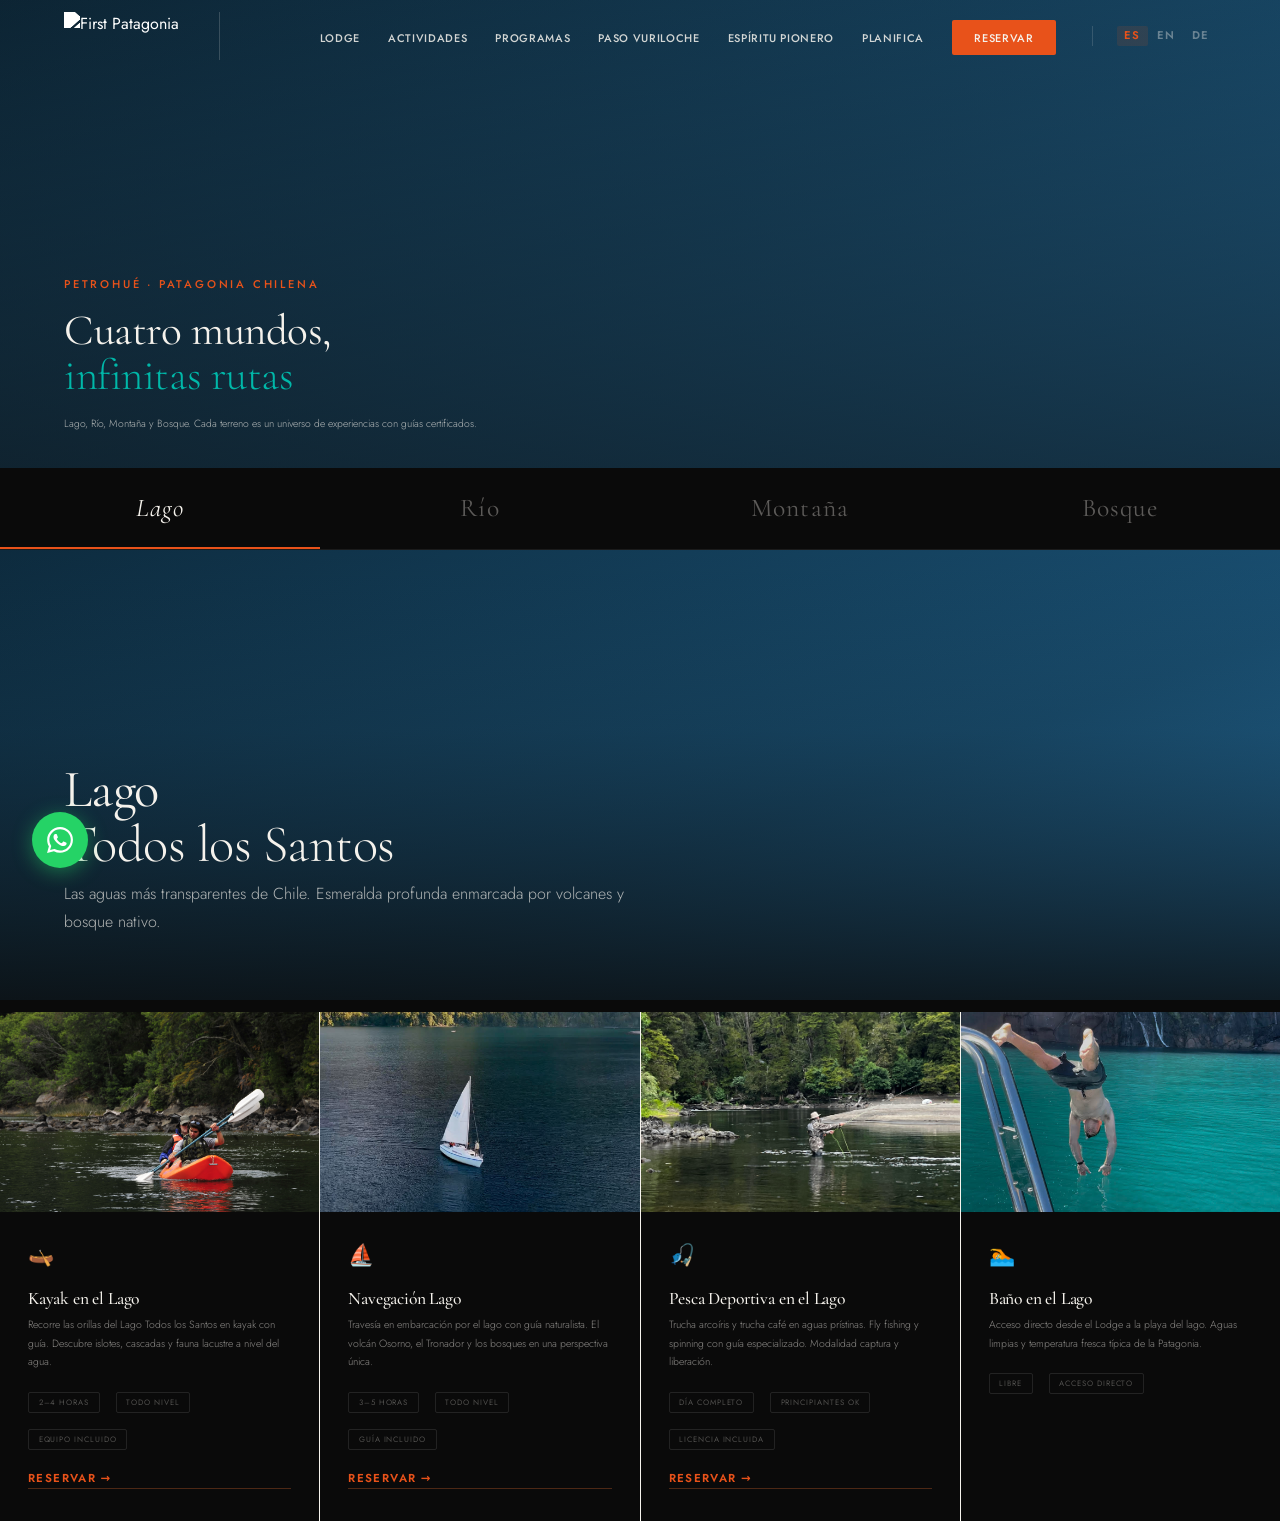
==== actividades.html @ fbed207d "Initial commit: First Patagonia web site Static site with 8 pages (HTML/CSS/JS) + image assets. Vide" ====
<!DOCTYPE html>
<html lang="es">
<head>
  <meta charset="UTF-8">
  <meta name="viewport" content="width=device-width, initial-scale=1.0">
  <title>Actividades — First Patagonia</title>
  <meta name="description" content="Kayak, rafting, trekking, navegación, pesca, escalada y más. Cuatro terrenos — Lago, Río, Montaña, Bosque — con guías certificados en Petrohué.">
  <link rel="preconnect" href="https://fonts.googleapis.com">
  <link rel="preconnect" href="https://fonts.gstatic.com" crossorigin>
  <link href="https://fonts.googleapis.com/css2?family=Cormorant+Garamond:ital,wght@0,300;0,400;0,500;0,600;1,300;1,400;1,500&family=Jost:wght@300;400;500;600&display=swap" rel="stylesheet">
  <link rel="stylesheet" href="css/style.css">
  <!-- Oculta la página hasta posicionarla, evita el salto visual -->
  <style>html { opacity: 0; }</style>
  <script>
    document.addEventListener('DOMContentLoaded', function() {
      var nav = document.querySelector('.terrain-nav');
      if (nav) {
        window.scrollTo(0, Math.max(0, nav.offsetTop - window.innerHeight * 0.45));
      }
      document.documentElement.style.transition = 'opacity 0.25s ease';
      document.documentElement.style.opacity = '1';
    });
  </script>
  <style>
    .terrain-nav {
      position: sticky;
      top: var(--nav-h);
      z-index: 50;
      background: var(--black);
      border-bottom: 1px solid rgba(255,255,255,0.07);
      display: flex;
      overflow-x: auto;
      scrollbar-width: none;
    }
    .terrain-nav::-webkit-scrollbar { display: none; }
    .terrain-tab {
      flex: 1;
      min-width: 120px;
      padding: 1.5rem 1rem;
      font-family: var(--font-serif);
      font-size: clamp(1.1rem, 2.2vw, 1.6rem);
      font-weight: 400;
      letter-spacing: 0.04em;
      text-transform: none;
      color: rgba(245,242,236,0.35);
      border-bottom: 2px solid transparent;
      transition: all 0.35s ease;
      white-space: nowrap;
      text-align: center;
    }
    .terrain-tab:hover { color: rgba(245,242,236,0.75); }
    .terrain-tab.active {
      color: var(--white);
      border-bottom-color: var(--orange);
      font-style: italic;
    }
    .terrain-panel { display: none; }
    .terrain-panel.active { display: block; }
    .terrain-hero {
      position: relative;
      height: 50vh;
      min-height: 320px;
      display: flex;
      align-items: flex-end;
      padding: clamp(2rem,5vw,4rem);
      overflow: hidden;
    }
    .terrain-hero__media {
      position: absolute; inset: 0;
      background-size: cover; background-position: center;
    }
    .terrain-hero__media img,
    .terrain-hero__media video {
      position: absolute; inset: 0; width: 100%; height: 100%; object-fit: cover; object-position: center center;
    }
    .terrain-hero__overlay {
      position: absolute; inset: 0;
      background: linear-gradient(to top, rgba(10,10,10,0.85) 0%, rgba(10,10,10,0.2) 60%, transparent 100%);
    }
    .terrain-hero__content { position: relative; z-index: 2; }
    .terrain-hero__content h2 { color: var(--white); margin-bottom: 0.5rem; }
    .terrain-hero__content p  { color: rgba(245,242,236,0.7); max-width: 560px; }
    .activities-grid {
      display: grid;
      grid-template-columns: repeat(4, 1fr);
      gap: 1px;
      background: rgba(255,255,255,0.05);
    }
    @media (max-width: 900px) {
      .activities-grid { grid-template-columns: repeat(2, 1fr); }
    }
    @media (max-width: 540px) {
      .activities-grid { grid-template-columns: 1fr; }
    }
    .activity-card {
      background: var(--black);
      overflow: hidden;
      transition: background var(--transition);
      cursor: default;
      display: flex;
      flex-direction: column;
    }
    .activity-card:hover { background: #111; }
    .activity-card__img {
      width: 100%;
      height: 200px;
      overflow: hidden;
      position: relative;
    }
    .activity-card__img img {
      position: absolute; inset: 0;
      width: 100%; height: 100%;
      object-fit: cover;
      transition: transform 0.5s ease;
    }
    .activity-card:hover .activity-card__img img { transform: scale(1.04); }
    /* Ajuste de posición por imagen */
    .activity-card:nth-child(2) .activity-card__img img { object-position: center 70%; }  /* Navegación — se ve el velero */
    .activity-card:nth-child(4) .activity-card__img img { object-position: center 60%; }  /* Baño en el lago — baja un poco */
    .activity-card__body { padding: 1.75rem 1.75rem 2rem; display: flex; flex-direction: column; }
    .activity-card__icon {
      font-size: 1.3125rem;
      margin-bottom: 1.25rem;
    }
    .activity-card h4 { color: var(--white); margin-bottom: 0.5rem; }
    .activity-card p  { color: rgba(245,242,236,0.55); font-size: 0.6562rem; margin-bottom: 1.25rem; }
    .activity-meta {
      display: flex; gap: 1rem; flex-wrap: wrap;
    }
    .activity-meta span {
      font-size: 0.4875rem; letter-spacing: 0.12em; text-transform: uppercase;
      color: rgba(245,242,236,0.3);
      border: 1px solid rgba(255,255,255,0.1);
      padding: 0.25rem 0.6rem;
      border-radius: 2px;
    }
  </style>
</head>
<body>

  <nav class="nav" id="nav">
    <a href="index.html" class="nav__logo">
      <img src="Logos/Logo First Patagonia.png" alt="First Patagonia">
    </a>
    <button class="nav__toggle" id="navToggle" aria-label="Abrir menú">
      <span></span><span></span><span></span>
    </button>
    <ul class="nav__links" id="navLinks">
      <li><a href="lodge.html">Lodge</a></li>
      <li><a href="actividades.html">Actividades</a></li>
      <li><a href="programas.html">Programas</a></li>
      <li><a href="paso-vuriloche.html">Paso Vuriloche</a></li>
      <li><a href="espiritupionero.html">Espíritu Pionero</a></li>
      <li><a href="planifica.html">Planifica</a></li>
      <li>
        <a href="https://reservation.gofeels.com/es/reservation/?CLP&token=c1b1d4d2-d466-4219-bd31-54ea0eeb95b7&rooms"
           class="nav__cta" target="_blank" rel="noopener">Reservar</a>
      </li>
    </ul>
  </nav>

  <!-- HERO -->
  <section class="page-hero page-hero--actividades">
    <div class="page-hero__media">
      <!-- IMAGEN: <img src="assets/actividades-hero.jpg" alt="Actividades Petrohué"> -->
    </div>
    <div class="page-hero__overlay"></div>
    <div class="page-hero__content">
      <span class="page-hero__label" data-i18n="act.hero.label">Petrohué · Patagonia Chilena</span>
      <h1 class="page-hero__title" data-i18n-html="act.hero.title">Cuatro mundos,<br><em>infinitas rutas</em></h1>
      <p class="page-hero__subtitle" data-i18n="act.hero.sub">Lago, Río, Montaña y Bosque. Cada terreno es un universo de experiencias con guías certificados.</p>
    </div>
  </section>

  <!-- TERRAIN NAVIGATION -->
  <div class="terrain-nav">
    <button class="terrain-tab active" data-terrain="lago" data-i18n="act.tab.lago">Lago</button>
    <button class="terrain-tab" data-terrain="rio" data-i18n="act.tab.rio">Río</button>
    <button class="terrain-tab" data-terrain="montana" data-i18n="act.tab.mtn">Montaña</button>
    <button class="terrain-tab" data-terrain="bosque" data-i18n="act.tab.bos">Bosque</button>
  </div>

  <!-- LAGO -->
  <div class="terrain-panel active" id="lago">
    <div class="terrain-hero">
      <div class="terrain-hero__media terreno__media--lago">
        <video id="lagoSunsetVideo" muted playsinline preload="metadata">
          <source src="assets/lago-sunset.mp4" type="video/mp4">
        </video>
      </div>
      <div class="terrain-hero__overlay"></div>
      <div class="terrain-hero__content">
        <h2 data-i18n-html="act.lago.title">Lago<br><em>Todos los Santos</em></h2>
        <p data-i18n="act.lago.desc">Las aguas más transparentes de Chile. Esmeralda profunda enmarcada por volcanes y bosque nativo.</p>
      </div>
    </div>
    <div style="height:12px;background:#0a0a0a;"></div>
    <div class="activities-grid">

      <div class="activity-card">
        <div class="activity-card__img"><img src="assets/act-kayak-lago.jpg" alt="Kayak en el Lago Todos los Santos"></div>
        <div class="activity-card__body">
          <div class="activity-card__icon">🛶</div>
          <h4 data-i18n="act.lago.kayak.h">Kayak en el Lago</h4>
          <p data-i18n="act.lago.kayak.p">Recorre las orillas del Lago Todos los Santos en kayak con guía. Descubre islotes, cascadas y fauna lacustre a nivel del agua.</p>
          <div class="activity-meta">
            <span data-i18n="act.lago.kayak.m1">2–4 horas</span><span data-i18n="act.lago.kayak.m2">Todo nivel</span><span data-i18n="act.lago.kayak.m3">Equipo incluido</span>
          </div>
          <a href="https://reservation.gofeels.com/es/extra-detail/1468?CLP&token=c1b1d4d2-d466-4219-bd31-54ea0eeb95b7" class="activity-book" target="_blank" rel="noopener" data-i18n="act.book.btn">Reservar →</a>
        </div>
      </div>

      <div class="activity-card">
        <div class="activity-card__img"><img src="assets/act-navegacion.jpg" alt="Navegación Lago Todos los Santos"></div>
        <div class="activity-card__body">
          <div class="activity-card__icon">⛵</div>
          <h4 data-i18n="act.lago.nav.h">Navegación Lago</h4>
          <p data-i18n="act.lago.nav.p">Travesía en embarcación por el lago con guía naturalista. El volcán Osorno, el Tronador y los bosques en una perspectiva única.</p>
          <div class="activity-meta">
            <span data-i18n="act.lago.nav.m1">3–5 horas</span><span data-i18n="act.lago.nav.m2">Todo nivel</span><span data-i18n="act.lago.nav.m3">Guía incluido</span>
          </div>
          <a href="https://reservation.gofeels.com/es/extra-detail/1514?CLP&token=c1b1d4d2-d466-4219-bd31-54ea0eeb95b7" class="activity-book" target="_blank" rel="noopener" data-i18n="act.book.btn">Reservar →</a>
        </div>
      </div>

      <div class="activity-card">
        <div class="activity-card__img"><img src="assets/act-pesca.jpg" alt="Pesca Deportiva Lago Todos los Santos"></div>
        <div class="activity-card__body">
          <div class="activity-card__icon">🎣</div>
          <h4 data-i18n="act.lago.pesca.h">Pesca Deportiva en el Lago</h4>
          <p data-i18n="act.lago.pesca.p">Trucha arcoíris y trucha café en aguas prístinas. Fly fishing y spinning con guía especializado. Modalidad captura y liberación.</p>
          <div class="activity-meta">
            <span data-i18n="act.lago.pesca.m1">Día completo</span><span data-i18n="act.lago.pesca.m2">Principiantes OK</span><span data-i18n="act.lago.pesca.m3">Licencia incluida</span>
          </div>
          <a href="https://reservation.gofeels.com/es/extra-detail/1517?CLP&token=c1b1d4d2-d466-4219-bd31-54ea0eeb95b7" class="activity-book" target="_blank" rel="noopener" data-i18n="act.book.btn">Reservar →</a>
        </div>
      </div>

      <div class="activity-card">
        <div class="activity-card__img"><img src="assets/act-lago-bano.jpg" alt="Baño en el Lago Todos los Santos"></div>
        <div class="activity-card__body">
          <div class="activity-card__icon">🏊</div>
          <h4 data-i18n="act.lago.bano.h">Baño en el Lago</h4>
          <p data-i18n="act.lago.bano.p">Acceso directo desde el Lodge a la playa del lago. Aguas limpias y temperatura fresca típica de la Patagonia.</p>
          <div class="activity-meta">
            <span data-i18n="act.lago.bano.m1">Libre</span><span data-i18n="act.lago.bano.m2">Acceso directo</span>
          </div>
        </div>
      </div>

    </div>
  </div>

  <!-- RÍO -->
  <div class="terrain-panel" id="rio">
    <div class="terrain-hero">
      <div class="terrain-hero__media terreno__media--rio">
        <!-- IMAGEN: <img src="assets/rio-petrohue.jpg" alt="Río Petrohué"> -->
      </div>
      <div class="terrain-hero__overlay"></div>
      <div class="terrain-hero__content">
        <h2 data-i18n-html="act.rio.title">Río<br><em>Petrohué</em></h2>
        <p data-i18n="act.rio.desc">Uno de los ríos de montaña más hermosos de Chile. Rápidos de clase III y IV entre paredes de basalto volcánico.</p>
      </div>
    </div>
    <div class="activities-grid">
      <div class="activity-card"><div class="activity-card__img"><img src="assets/act-rafting.jpg" alt="Rafting Río Petrohué"></div>
      <div class="activity-card__body">

        <div class="activity-card__icon">🌊</div>
        <h4 data-i18n="act.rio.raft.h">Rafting Clase III/IV</h4>
        <p data-i18n="act.rio.raft.p">Desciende los rápidos del Río Petrohué en balsa neumática guiada. Adrenalina pura entre paredes de lava volcánica y bosque nativo.</p>
        <div class="activity-meta">
          <span data-i18n="act.rio.raft.m1">3–4 horas</span><span data-i18n="act.rio.raft.m2">Nivel medio</span><span data-i18n="act.rio.raft.m3">Mínimo 12 años</span><span data-i18n="act.rio.raft.m4">Equipo incluido</span>
        </div>
        <a href="https://reservation.gofeels.com/es/extra-detail/1470?CLP&token=c1b1d4d2-d466-4219-bd31-54ea0eeb95b7" class="activity-book" target="_blank" rel="noopener" data-i18n="act.book.btn">Reservar →</a>
      </div>
      <div class="activity-card">
        <div class="activity-card__icon">🏄</div>
        <h4 data-i18n="act.rio.kayak.h">Kayak de Río</h4>
        <p data-i18n="act.rio.kayak.p">Para kayakistas experimentados que quieren navegar el Petrohué en kayak individual. Rápidos técnicos en un entorno volcánico único.</p>
        <div class="activity-meta">
          <span data-i18n="act.rio.kayak.m1">4 horas</span><span data-i18n="act.rio.kayak.m2">Nivel avanzado</span><span data-i18n="act.rio.kayak.m3">Equipo incluido</span>
        </div>
        <a href="https://reservation.gofeels.com/es/extra-detail/1469?CLP&token=c1b1d4d2-d466-4219-bd31-54ea0eeb95b7" class="activity-book" target="_blank" rel="noopener" data-i18n="act.book.btn">Reservar →</a>
      </div>
      <div class="activity-card">
        <div class="activity-card__icon">🎣</div>
        <h4 data-i18n="act.rio.pesca.h">Pesca en el Río</h4>
        <p data-i18n="act.rio.pesca.p">Fly fishing en el Río Petrohué, uno de los mejores ríos de pesca con mosca de Sudamérica. Trucha en aguas cristalinas con fondo de basalto.</p>
        <div class="activity-meta">
          <span data-i18n="act.rio.pesca.m1">Día completo</span><span data-i18n="act.rio.pesca.m2">Todo nivel</span><span data-i18n="act.rio.pesca.m3">Licencia incluida</span>
        </div>
        <a href="https://reservation.gofeels.com/es/extra-detail/1516?CLP&token=c1b1d4d2-d466-4219-bd31-54ea0eeb95b7" class="activity-book" target="_blank" rel="noopener" data-i18n="act.book.btn">Reservar →</a>
      </div>
    </div>
  </div>

  <!-- MONTAÑA -->
  <div class="terrain-panel" id="montana">
    <div class="terrain-hero">
      <div class="terrain-hero__media terreno__media--montana">
        <!-- IMAGEN: <img src="assets/volcan-osorno.jpg" alt="Volcán Osorno"> -->
      </div>
      <div class="terrain-hero__overlay"></div>
      <div class="terrain-hero__content">
        <h2 data-i18n-html="act.mtn.title">Montaña<br><em>&amp; Volcanes</em></h2>
        <p data-i18n="act.mtn.desc">El Volcán Osorno, el Tronador y los Andes patagónicos como escenario de trekking, escalada y vuelos panorámicos.</p>
      </div>
    </div>
    <div class="activities-grid">
      <div class="activity-card"><div class="activity-card__img"><img src="assets/act-trekking.jpg" alt="Trek Paso Desolación"></div>
      <div class="activity-card__body">

        <div class="activity-card__icon">🥾</div>
        <h4 data-i18n="act.mtn.trek.h">Trek Paso Desolación</h4>
        <p data-i18n="act.mtn.trek.p">La ruta de alta montaña más espectacular de Petrohué. Vista completa al lago, al Osorno y hacia Argentina. Guía certificado obligatorio.</p>
        <div class="activity-meta">
          <span data-i18n="act.mtn.trek.m1">Día completo</span><span data-i18n="act.mtn.trek.m2">Nivel medio-alto</span><span data-i18n="act.mtn.trek.m3">Guía incluido</span>
        </div>
        <a href="https://reservation.gofeels.com/es/extra-detail/1463?CLP&token=c1b1d4d2-d466-4219-bd31-54ea0eeb95b7" class="activity-book" target="_blank" rel="noopener" data-i18n="act.book.btn">Reservar →</a>
      </div>
      <div class="activity-card"><div class="activity-card__img"><img src="assets/act-escalada.jpg" alt="Escalada en Roca"></div>
      <div class="activity-card__body">

        <div class="activity-card__icon">🧗</div>
        <h4 data-i18n="act.mtn.esc.h">Escalada en Roca</h4>
        <p data-i18n="act.mtn.esc.p">Bautismo de escalada en paredes de basalto volcánico. Guías certificados UIAA. Sin experiencia previa necesaria.</p>
        <div class="activity-meta">
          <span data-i18n="act.mtn.esc.m1">3–4 horas</span><span data-i18n="act.mtn.esc.m2">Todo nivel</span><span data-i18n="act.mtn.esc.m3">Equipo completo</span>
        </div>
        <a href="https://reservation.gofeels.com/es/extra-detail/1518?CLP&token=c1b1d4d2-d466-4219-bd31-54ea0eeb95b7" class="activity-book" target="_blank" rel="noopener" data-i18n="act.book.btn">Reservar →</a>
      </div>
      <div class="activity-card"><div class="activity-card__img"><img src="assets/act-heli.jpg" alt="Vuelo en Helicóptero"></div>
      <div class="activity-card__body">

        <div class="activity-card__icon">🚁</div>
        <h4 data-i18n="act.mtn.heli.h">Vuelo en Helicóptero</h4>
        <p data-i18n="act.mtn.heli.p">Sobrevuela el Volcán Osorno, el Lago Todos los Santos y los glaciares del Tronador desde el aire. La perspectiva que cambia todo.</p>
        <div class="activity-meta">
          <span data-i18n="act.mtn.heli.m1">30–60 min</span><span data-i18n="act.mtn.heli.m2">Todo nivel</span><span data-i18n="act.mtn.heli.m3">Reserva previa</span>
        </div>
        <a href="https://reservation.gofeels.com/es/extra-detail/1519?CLP&token=c1b1d4d2-d466-4219-bd31-54ea0eeb95b7" class="activity-book" target="_blank" rel="noopener" data-i18n="act.book.btn">Reservar →</a>
      </div>
      <div class="activity-card">
        <div class="activity-card__icon">❄️</div>
        <h4 data-i18n="act.mtn.ski.h">Ski en el Osorno</h4>
        <p data-i18n="act.mtn.ski.p">El Volcán Osorno tiene nieve garantizada en invierno. Clases y descenso en uno de los centros de ski más únicos del mundo.</p>
        <div class="activity-meta">
          <span data-i18n="act.mtn.ski.m1">Temporada jun–sep</span><span data-i18n="act.mtn.ski.m2">Todo nivel</span><span data-i18n="act.mtn.ski.m3">Traslado incluido</span>
        </div>
        <a href="https://wa.me/56984644870?text=Hola%2C%20me%20interesa%20reservar%20el%20Ski%20en%20el%20Osorno." class="activity-book" target="_blank" rel="noopener" data-i18n="act.book.btn">Reservar →</a>
      </div>
    </div>
  </div>

  <!-- BOSQUE -->
  <div class="terrain-panel" id="bosque">
    <div class="terrain-hero">
      <div class="terrain-hero__media terreno__media--bosque">
        <!-- IMAGEN: <img src="assets/bosque-patagonico.jpg" alt="Bosque Patagónico"> -->
      </div>
      <div class="terrain-hero__overlay"></div>
      <div class="terrain-hero__content">
        <h2 data-i18n-html="act.bos.title">Bosque<br><em>Patagónico</em></h2>
        <p data-i18n="act.bos.desc">Alerces milenarios, arrayanes, tepas y nalcas. Un ecosistema único declarado Reserva de la Biosfera por la UNESCO.</p>
      </div>
    </div>
    <div class="activities-grid">
      <div class="activity-card"><div class="activity-card__img"><img src="assets/act-trekking.jpg" alt="Trek Rincón Los Alerces"></div>
      <div class="activity-card__body">

        <div class="activity-card__icon">🌲</div>
        <h4 data-i18n="act.bos.trek.h">Trek Rincón Los Alerces</h4>
        <p data-i18n="act.bos.trek.p">Caminata entre alerces de más de 1.000 años en el Parque Nacional. El sendero más emblemático y espiritual de Petrohué.</p>
        <div class="activity-meta">
          <span data-i18n="act.bos.trek.m1">3–4 horas</span><span data-i18n="act.bos.trek.m2">Nivel fácil</span><span data-i18n="act.bos.trek.m3">Guía incluido</span>
        </div>
        <a href="https://reservation.gofeels.com/es/extra-detail/1466?CLP&token=c1b1d4d2-d466-4219-bd31-54ea0eeb95b7" class="activity-book" target="_blank" rel="noopener" data-i18n="act.book.btn">Reservar →</a>
      </div>
      <div class="activity-card">
        <div class="activity-card__icon">🦜</div>
        <h4 data-i18n="act.bos.fauna.h">Avistamiento de Fauna</h4>
        <p data-i18n="act.bos.fauna.p">Monito del monte, pudú, martín pescador, cóndor. Caminata interpretativa con guía naturalista para identificar especies únicas.</p>
        <div class="activity-meta">
          <span data-i18n="act.bos.fauna.m1">2–3 horas</span><span data-i18n="act.bos.fauna.m2">Todo nivel</span><span data-i18n="act.bos.fauna.m3">Binoculares incluidos</span>
        </div>
        <a href="https://wa.me/56984644870?text=Hola%2C%20me%20interesa%20reservar%20el%20Avistamiento%20de%20Fauna%20en%20Petrohu%C3%A9." class="activity-book" target="_blank" rel="noopener" data-i18n="act.book.btn">Reservar →</a>
      </div>
      <div class="activity-card">
        <div class="activity-card__icon">🏛</div>
        <h4 data-i18n="act.bos.museo.h">Museo Pioneros</h4>
        <p data-i18n="act.bos.museo.p">18.000 años de historia desde Monte Verde hasta la familia Schirmer. Un recorrido por la memoria viva de la Patagonia chilena.</p>
        <div class="activity-meta">
          <span data-i18n="act.bos.museo.m1">1 hora</span><span data-i18n="act.bos.museo.m2">Gratuito para huéspedes</span>
        </div>
      </div>
      <div class="activity-card">
        <div class="activity-card__icon">📸</div>
        <h4 data-i18n="act.bos.foto.h">Fotografía de Naturaleza</h4>
        <p data-i18n="act.bos.foto.p">Sesión guiada con fotógrafo especializado en naturaleza patagónica. Los mejores puntos y momentos de luz del parque.</p>
        <div class="activity-meta">
          <span data-i18n="act.bos.foto.m1">Amanecer / Atardecer</span><span data-i18n="act.bos.foto.m2">Todo nivel</span>
        </div>
        <a href="https://wa.me/56984644870?text=Hola%2C%20me%20interesa%20reservar%20la%20Sesi%C3%B3n%20de%20Fotograf%C3%ADa%20de%20Naturaleza." class="activity-book" target="_blank" rel="noopener" data-i18n="act.book.btn">Reservar →</a>
      </div>
    </div>
  </div>

  <!-- BOOKING BANNER -->
  <section class="booking-banner">
    <h2 data-i18n-html="act.booking.title">Las actividades se incluyen<br><em>en nuestros programas</em></h2>
    <p data-i18n="act.booking.desc">Reserva un programa y todas las actividades, guías y equipos están incluidos.</p>
    <div style="display:flex;gap:1rem;justify-content:center;flex-wrap:wrap;">
      <a href="programas.html" class="btn btn--light" data-i18n="act.booking.btn1">Ver programas</a>
      <a href="https://reservation.gofeels.com/es/reservation/?CLP&token=c1b1d4d2-d466-4219-bd31-54ea0eeb95b7&rooms"
         class="btn btn--ghost" target="_blank" rel="noopener" data-i18n="act.booking.btn2">Reservar directamente</a>
    </div>
  </section>

  <footer class="footer">
    <div class="container">
      <div class="footer__top">
        <div class="footer__brand">
          <img src="Logos/Logo First Patagonia.png" alt="First Patagonia" class="footer__logo">
          <p data-i18n-html="footer.addr">Ruta 225 Km 58, Petrohué<br>Parque Nacional Vicente Pérez Rosales<br>Chile</p>
        </div>
        <nav class="footer__nav">
          <div class="footer__col">
            <h5 data-i18n="footer.explore">Explorar</h5>
            <ul>
              <li><a href="lodge.html" data-i18n="footer.lodge">Lodge Petrohué</a></li>
              <li><a href="actividades.html" data-i18n="nav.act">Actividades</a></li>
              <li><a href="programas.html" data-i18n="nav.prog">Programas</a></li>
              <li><a href="paso-vuriloche.html" data-i18n="footer.paso">Paso Vuriloche</a></li>
            </ul>
          </div>
          <div class="footer__col">
            <h5 data-i18n="footer.us">Nosotros</h5>
            <ul>
              <li><a href="espiritupionero.html" data-i18n="footer.pioneer">Espíritu Pionero</a></li>
              <li><a href="sobre.html" data-i18n="footer.about">Sobre First Patagonia</a></li>
              <li><a href="planifica.html" data-i18n="footer.plan">Planifica tu viaje</a></li>
            </ul>
          </div>
          <div class="footer__col">
            <h5 data-i18n="footer.contact">Contacto</h5>
            <ul>
              <li><a href="mailto:reservas@petrohue.com">reservas@petrohue.com</a></li>
              <li><a href="tel:+56984644870">+56 9 8464 4870</a></li>
            </ul>
          </div>
        </nav>
      </div>
      <div class="footer__bottom">
        <p data-i18n="footer.copy">© 2025 First Patagonia. Todos los derechos reservados.</p>
        <a href="https://reservation.gofeels.com/es/reservation/?CLP&token=c1b1d4d2-d466-4219-bd31-54ea0eeb95b7&rooms"
           class="btn btn--sm btn--orange" target="_blank" rel="noopener" data-i18n="footer.book">Reservar ahora</a>
      </div>
    </div>
  </footer>

  <script src="js/i18n.js"></script>
  <script src="js/main.js"></script>
</body>
</html>
---- css/style.css ----
/* ============================================================
   FIRST PATAGONIA — Design System
   ============================================================ */

/* TEST: Monument Extended desde CDN */
@import url('https://fonts.cdnfonts.com/css/monument-extended');

/* --- Variables --- */
:root {
  --orange:      #E8521A;
  --orange-h:    #CF4413;
  --teal:        #00B8A9;
  --teal-h:      #009E96;
  --black:       #0A0A0A;
  --white:       #F5F2EC;
  --navy:        #1B3A5C;
  --gray-100:    #F0EDE6;
  --gray-200:    #E0DDD5;
  --gray-400:    #9A9690;
  --gray-600:    #66625F;
  --gray-800:    #2E2C2A;

  --font-serif:  'Monument Extended', 'Cormorant Garamond', Georgia, serif;
  --font-sans:   'Monument Extended', 'Jost', system-ui, sans-serif;

  --nav-h:       72px;
  --radius:      2px;
  --transition:  0.4s cubic-bezier(0.25, 0.46, 0.45, 0.94);
}

/* --- Reset --- */
*, *::before, *::after { box-sizing: border-box; margin: 0; padding: 0; }
html { scroll-behavior: smooth; font-size: 16px; }
body {
  font-family: var(--font-sans);
  background: var(--white);
  color: var(--gray-800);
  -webkit-font-smoothing: antialiased;
  overflow-x: hidden;
}
img { display: block; max-width: 100%; }
a { text-decoration: none; color: inherit; }
ul { list-style: none; }
button { cursor: pointer; border: none; background: none; font-family: inherit; }

/* --- Typography --- */
h1, h2, h3, h4 { font-family: var(--font-serif); line-height: 1.05; font-weight: 400; letter-spacing: -0.01em; }
h1 { font-size: clamp(2.6rem, 6.75vw, 6rem); font-weight: 400; }
h2 { font-size: clamp(1.65rem, 4.1vw, 3.4rem); font-weight: 400; }
h3 { font-size: clamp(1.2rem, 2.25vw, 1.8rem); font-weight: 400; }
h4 { font-size: clamp(0.85rem, 1.5vw, 1.1rem); font-weight: 500; }
p  { font-size: 1rem; line-height: 1.75; color: var(--gray-600); font-weight: 300; }
em { font-style: normal; font-weight: 300; }

/* Teal italics in dark contexts — adds visual punch */
.section--dark em,
.hero__title em,
.page-hero__title em,
.expedition-card__content h3 em { color: var(--teal); }

/* Teal section labels in dark sections */
.section--dark .section__label { color: var(--teal); }

/* Teal activity booking links */
.activity-book { color: var(--teal); border-bottom-color: rgba(0,184,169,0.35); }
.activity-book:hover { color: var(--teal-h); border-color: var(--teal); }

/* --- Layout --- */
.container {
  max-width: 1280px;
  margin: 0 auto;
  padding: 0 clamp(1.5rem, 5vw, 4rem);
}

/* ============================================================
   NAVIGATION
   ============================================================ */
.nav {
  position: fixed;
  top: 0; left: 0; right: 0;
  z-index: 100;
  height: var(--nav-h);
  display: flex;
  align-items: center;
  justify-content: space-between;
  padding: 0 clamp(1.5rem, 5vw, 4rem);
  transition: background var(--transition), backdrop-filter var(--transition);
}

.nav.scrolled {
  background: rgba(10, 10, 10, 0.94);
  backdrop-filter: blur(12px);
}

.nav__logo {
  padding-right: 2.5rem;
  border-right: 1px solid rgba(245,242,236,0.18);
  margin-right: 0.5rem;
  flex-shrink: 0;
}
.nav__logo img {
  height: 48px;
  width: auto;
  filter: brightness(0) invert(1);
  transition: opacity var(--transition);
}
.nav__logo:hover img { opacity: 0.75; }

.nav__links {
  display: flex;
  align-items: center;
  gap: 1.75rem;
}
.nav__links a {
  font-size: 0.6875rem;
  font-weight: 500;
  letter-spacing: 0.06em;
  text-transform: uppercase;
  color: rgba(245, 242, 236, 0.85);
  transition: color var(--transition);
  white-space: nowrap;
}
.nav__links a:hover { color: var(--white); }

.nav__cta {
  background: var(--orange) !important;
  color: var(--white) !important;
  padding: 0.6rem 1.4rem !important;
  border-radius: var(--radius) !important;
  transition: background var(--transition) !important;
  white-space: nowrap !important;
}
.nav__cta:hover { background: var(--orange-h) !important; }

/* Language switcher */
.lang-switcher {
  display: flex;
  align-items: center;
  gap: 2px;
  margin-left: 0.5rem;
  padding-left: 1.5rem;
  border-left: 1px solid rgba(245,242,236,0.15);
}
.lang-btn {
  background: none;
  border: none;
  cursor: pointer;
  font-family: var(--font-sans);
  font-size: 0.7rem;
  font-weight: 600;
  letter-spacing: 0.1em;
  color: rgba(245,242,236,0.38);
  padding: 0.3rem 0.45rem;
  border-radius: 2px;
  transition: color 0.25s ease, background 0.25s ease;
  line-height: 1;
}
.lang-btn:hover { color: var(--white); }
.lang-btn--active {
  color: var(--orange);
  background: rgba(232,82,26,0.12);
}

.nav__toggle {
  display: none;
  flex-direction: column;
  gap: 5px;
  padding: 4px;
}
.nav__toggle span {
  display: block;
  width: 24px;
  height: 1.5px;
  background: var(--white);
  transition: var(--transition);
}

/* ============================================================
   BUTTONS
   ============================================================ */
.btn {
  position: relative;
  overflow: hidden;
  display: inline-flex;
  align-items: center;
  gap: 0.6rem;
  padding: 1rem 2.25rem;
  font-family: var(--font-sans);
  font-size: 0.75rem;
  font-weight: 600;
  letter-spacing: 0.12em;
  text-transform: uppercase;
  border-radius: 0;
  transition: all 0.35s ease;
  cursor: pointer;
  z-index: 0;
}
.btn::before {
  content: '';
  position: absolute;
  inset: 0;
  transform: scaleX(0);
  transform-origin: left;
  transition: transform 0.38s cubic-bezier(0.25, 0.46, 0.45, 0.94);
  z-index: -1;
}
.btn:hover::before { transform: scaleX(1); }

.btn--light {
  background: var(--white);
  color: var(--black);
}
.btn--light::before { background: var(--gray-100); }

.btn--ghost {
  background: transparent;
  color: var(--white);
  border: 1px solid rgba(245,242,236,0.45);
}
.btn--ghost::before { background: rgba(255,255,255,0.1); }
.btn--ghost:hover { border-color: var(--white); }

.btn--orange {
  background: var(--orange);
  color: var(--white);
  box-shadow: 0 4px 20px rgba(232,82,26,0.25);
}
.btn--orange::before { background: var(--orange-h); }
.btn--orange:hover { box-shadow: 0 8px 32px rgba(232,82,26,0.4); }

.btn--outline {
  background: transparent;
  color: var(--black);
  border: 1px solid var(--gray-400);
}
.btn--outline::before { background: var(--gray-100); }
.btn--outline:hover { border-color: var(--black); }

.btn--sm { padding: 0.55rem 1.4rem; font-size: 0.7rem; }

/* ============================================================
   HERO
   ============================================================ */
.hero {
  position: relative;
  height: 100vh;
  min-height: 640px;
  display: flex;
  align-items: flex-end;
  padding-bottom: clamp(4rem, 10vh, 8rem);
  overflow: hidden;
  background: var(--black);
}

.hero__video-wrap {
  position: absolute;
  left: 50%;
  top: 50%;
  transform: translate(-50%, -50%);
  width: min(74vw, 74vh);
  height: min(74vw, 74vh);
  overflow: hidden;
}

.hero__video-wrap video {
  width: 100%;
  height: 100%;
  object-fit: cover;
  object-position: center 20%;
  display: block;
}

.hero__overlay {
  position: absolute;
  inset: 0;
  background:
    radial-gradient(ellipse at center, transparent 28%, rgba(10,10,10,0.55) 60%, rgba(10,10,10,0.92) 100%),
    linear-gradient(180deg, rgba(10,10,10,0.35) 0%, transparent 40%, rgba(10,10,10,0.65) 100%);
  pointer-events: none;
}

.hero__content {
  position: relative;
  z-index: 2;
  padding: 0 clamp(1.5rem, 5vw, 4rem);
  max-width: clamp(300px, 38vw, 560px);
}

.hero__logo {
  height: 60px;
  width: auto;
  margin-bottom: 28px;
  opacity: 0.9;
  filter: brightness(0) invert(1);
}

.hero__location {
  display: block;
  font-size: 0.75rem;
  font-weight: 500;
  letter-spacing: 0.2em;
  text-transform: uppercase;
  color: rgba(245,242,236,0.6);
  margin-bottom: 1.25rem;
}

.hero__title {
  font-size: clamp(2.1rem, 4.1vw, 4.1rem);
  color: var(--white);
  margin-bottom: 1.5rem;
  line-height: 0.95;
}
.hero__title em { color: rgba(245,242,236,0.75); }

.hero__subtitle {
  font-size: clamp(0.7rem, 0.9vw, 0.85rem);
  color: rgba(245,242,236,0.75);
  margin-bottom: 2.5rem;
  max-width: 100%;
  line-height: 1.7;
}

.hero__actions {
  display: flex;
  gap: 1rem;
  flex-wrap: wrap;
  max-width: 100%;
}
.hero__actions .btn {
  font-size: 0.72rem;
  padding-left: 1.4rem;
  padding-right: 1.4rem;
  white-space: nowrap;
}

.hero__scroll {
  position: absolute;
  right: clamp(1.5rem, 5vw, 4rem);
  bottom: clamp(2rem, 5vh, 4rem);
  z-index: 2;
  display: flex;
  flex-direction: column;
  align-items: center;
  gap: 0.75rem;
}
.hero__scroll span {
  font-size: 0.625rem;
  letter-spacing: 0.2em;
  text-transform: uppercase;
  color: rgba(245,242,236,0.4);
  writing-mode: vertical-rl;
}
.hero__scroll-line {
  width: 1px;
  height: 60px;
  background: linear-gradient(to bottom, rgba(245,242,236,0.4), transparent);
  animation: scrollLine 2s ease-in-out infinite;
}
@keyframes scrollLine {
  0%   { transform: scaleY(0); transform-origin: top; }
  50%  { transform: scaleY(1); transform-origin: top; }
  51%  { transform: scaleY(1); transform-origin: bottom; }
  100% { transform: scaleY(0); transform-origin: bottom; }
}

/* ============================================================
   MANIFESTO PIONERO
   ============================================================ */
.manifesto {
  padding: 0 clamp(2rem, 6vw, 4rem) clamp(40px, 6vw, 70px);
  background: var(--black);
  text-align: center;
}

.manifesto__inner {
  max-width: 720px;
  margin: 0 auto;
}

.manifesto__logo {
  height: 48px;
  width: auto;
  margin: 0 auto 32px;
  display: block;
  opacity: 0.18;
  filter: brightness(0) invert(1);
}

.manifesto__label {
  display: inline-block;
  font-size: 0.65rem;
  font-weight: 600;
  letter-spacing: 0.22em;
  text-transform: uppercase;
  color: var(--orange);
  margin-bottom: 20px;
}

.manifesto__quote {
  font-family: var(--font-serif);
  font-size: clamp(0.975rem, 1.65vw, 1.425rem);
  font-weight: 300;
  font-style: normal;
  color: rgba(245,242,236,0.92);
  line-height: 1.5;
  margin-bottom: 20px;
  quotes: none;
}
.manifesto__quote em {
  color: var(--teal);
  font-style: normal;
}

.manifesto__author {
  display: block;
  font-size: 0.7rem;
  color: rgba(245,242,236,0.35);
  letter-spacing: 0.1em;
  font-style: normal;
  text-transform: uppercase;
  margin-bottom: 24px;
}

.manifesto__bottom {
  display: flex;
  justify-content: center;
  margin-bottom: 44px;
}

.manifesto__stats {
  display: grid;
  grid-template-columns: repeat(4, 1fr);
  border-top: 1px solid rgba(245,242,236,0.1);
  padding-top: 28px;
}
.manifesto__stat {
  padding: 0 16px;
  border-right: 1px solid rgba(245,242,236,0.1);
}
.manifesto__stat:last-child { border-right: none; }
.manifesto__stat-num {
  display: block;
  font-family: var(--font-serif);
  font-size: clamp(1.05rem, 1.875vw, 1.5rem);
  font-weight: 300;
  color: var(--white);
  line-height: 1;
  margin-bottom: 6px;
}
.manifesto__stat-label {
  font-size: 0.6rem;
  text-transform: uppercase;
  letter-spacing: 0.12em;
  color: rgba(245,242,236,0.38);
  line-height: 1.6;
}

/* Pioneer banner (sección separada más abajo) */
.pioneer-banner {
  background: var(--gray-100);
  padding: clamp(60px, 10vw, 120px) 0 0;
  overflow: hidden;
}
.pioneer-banner__inner {
  max-width: 1200px;
  margin: 0 auto;
  padding: 0 clamp(2rem, 8vw, 8rem) clamp(50px, 8vw, 90px);
}
.pioneer-banner__text .section__label { color: var(--orange); margin-bottom: 20px; }
.pioneer-banner__text h2 { margin-bottom: 20px; }
.pioneer-banner__text h2 em { color: var(--orange); font-style: normal; }
.pioneer-banner__text p { margin-bottom: 36px; max-width: 500px; }

/* ---- Timeline ---- */
.pioneer-timeline {
  width: 100%;
  background: var(--black);
  overflow: hidden;
  position: relative;
}

/* Fade edges */
.pioneer-timeline::before,
.pioneer-timeline::after {
  content: '';
  position: absolute;
  top: 0; bottom: 0;
  width: 160px;
  z-index: 2;
  pointer-events: none;
}
.pioneer-timeline::before { left: 0;  background: linear-gradient(to right, #0a0a0a 40%, transparent); }
.pioneer-timeline::after  { right: 0; background: linear-gradient(to left,  #0a0a0a 40%, transparent); }

.pioneer-timeline__track {
  display: flex;
  align-items: flex-start;
  width: max-content;
  padding: 3rem 200px 2.5rem;
  animation: timeline-scroll 28s linear infinite;
  cursor: default;
}
.pioneer-timeline__track:hover { animation-play-state: paused; }

@keyframes timeline-scroll {
  0%   { transform: translateX(0); }
  100% { transform: translateX(-50%); }
}

/* Each milestone */
.pioneer-timeline__mile {
  display: flex;
  flex-direction: column;
  align-items: flex-start;
  padding-right: clamp(5rem, 10vw, 10rem);
  flex-shrink: 0;
  transition: opacity 0.3s ease;
}
.pioneer-timeline__track:hover .pioneer-timeline__mile { opacity: 0.4; }
.pioneer-timeline__track:hover .pioneer-timeline__mile:hover { opacity: 1; }

.pioneer-timeline__top {
  display: flex;
  flex-direction: column;
  align-items: flex-start;
  gap: 1rem;
  margin-bottom: 1.2rem;
  position: relative;
}

/* Horizontal connecting line via right padding gap */
.pioneer-timeline__top::after {
  content: '';
  position: absolute;
  left: calc(100% + 8px);
  top: 50%;
  width: 200vw;
  height: 1px;
  background: rgba(255,255,255,0.08);
}

.pioneer-timeline__year {
  font-family: var(--font-serif);
  font-size: clamp(2.25rem, 4.5vw, 4.125rem);
  font-weight: 300;
  color: var(--white);
  line-height: 1;
  letter-spacing: -0.03em;
}

.pioneer-timeline__dot {
  width: 8px; height: 8px;
  border-radius: 50%;
  background: rgba(245,242,236,0.3);
  flex-shrink: 0;
  position: relative;
  z-index: 1;
  transition: background 0.3s ease;
}
.pioneer-timeline__mile:hover .pioneer-timeline__dot { background: var(--orange); }

.pioneer-timeline__desc {
  font-family: var(--font-sans);
  font-size: 0.8rem;
  font-weight: 400;
  letter-spacing: 0.04em;
  color: rgba(245,242,236,0.5);
  max-width: 200px;
  line-height: 1.5;
  margin: 0;
}

/* Current milestone */
.pioneer-timeline__mile--now .pioneer-timeline__year { color: var(--orange); }
.pioneer-timeline__mile--now .pioneer-timeline__dot  { background: var(--orange); }
.pioneer-timeline__mile--now .pioneer-timeline__desc { color: rgba(245,242,236,0.7); }

/* Loop separator — invisible spacer */
.pioneer-timeline__loop-sep {
  width: 0;
  flex-shrink: 0;
}

@media (max-width: 768px) {
  .manifesto__stats { grid-template-columns: repeat(2, 1fr); row-gap: 40px; }
  .manifesto__stat:nth-child(2) { border-right: none; margin-right: 0; }
  .manifesto__stat:nth-child(3) { border-right: 1px solid rgba(245,242,236,0.1); }
  .manifesto__stat:nth-child(3),
  .manifesto__stat:nth-child(4) { padding-top: 0; }
}

/* ============================================================
   3 MOTORES
   ============================================================ */
.engines {
  padding: 0;
  background: var(--black);
}

.engines__grid {
  display: grid;
  grid-template-columns: 1.15fr 0.85fr;
  gap: 2px;
  background: rgba(255,255,255,0.08);
  height: clamp(560px, 88vh, 860px);
}

.engines__col {
  display: grid;
  grid-template-rows: 1fr 1fr;
  gap: 2px;
}

.engine-card {
  position: relative;
  overflow: hidden;
  display: flex;
  flex-direction: column;
  cursor: pointer;
}

/* Orange sweep line on bottom */
.engine-card::after {
  content: '';
  position: absolute;
  bottom: 0; left: 0;
  width: 0; height: 3px;
  background: var(--orange);
  transition: width 0.5s cubic-bezier(0.25, 0.46, 0.45, 0.94);
  z-index: 3;
}
.engine-card:hover::after { width: 100%; }
.engine-card:hover .engine-card__media { transform: scale(1.06); }

.engine-card__media {
  position: absolute;
  inset: 0;
  transition: transform 0.7s cubic-bezier(0.25, 0.46, 0.45, 0.94);
  background-size: cover;
  background-position: center;
}
.engine-card__media::after {
  content: '';
  position: absolute;
  inset: 0;
  background: linear-gradient(
    to top,
    rgba(10,10,10,0.92) 0%,
    rgba(10,10,10,0.4) 50%,
    rgba(10,10,10,0.15) 100%
  );
}

.engine-card__media--lodge {
  background: linear-gradient(160deg, #0d1a2e 0%, #1a3550 50%, #2a5070 100%);
}
.engine-card__media--paso {
  background: #0c141e;
}
.engine-card__media--paso video {
  position: absolute;
  inset: 0;
  width: 100%;
  height: 100%;
  object-fit: contain;
  object-position: center center;
}
.engine-card__media--programas {
  background: linear-gradient(160deg, #1a2e1a 0%, #2e5d2e 50%, #4a7c59 100%);
}

/* Heli card — overlay más ligero para que se vea el helicóptero */
.engine-card--programas .engine-card__media::after {
  background: linear-gradient(
    to top,
    rgba(10,10,10,0.85) 0%,
    rgba(10,10,10,0.15) 40%,
    rgba(10,10,10,0.05) 100%
  );
}

/* Encuadre centrado para capturar el helicóptero en vuelo */
.engine-card--programas .engine-card__media video {
  object-position: center center;
}

.engine-card__media img,
.engine-card__media video {
  position: absolute;
  inset: 0; width: 100%; height: 100%;
  object-fit: cover;
  object-position: center 15%;
}

/* Giant background number */
.engine-card__num { display: none; }

.engine-card__content {
  position: relative;
  z-index: 2;
  margin-top: auto;
  padding: clamp(1.5rem, 4vw, 3rem);
}
.engine-card__cat {
  display: block;
  font-size: 0.65rem;
  font-weight: 600;
  letter-spacing: 0.22em;
  text-transform: uppercase;
  color: var(--teal);
  margin-bottom: 14px;
}
.engine-card__content h3 {
  color: var(--white);
  margin-bottom: 12px;
  font-size: clamp(1.35rem, 2.25vw, 2.25rem);
  line-height: 1.0;
  font-weight: 300;
}
.engine-card__content p {
  color: rgba(245,242,236,0.6);
  font-size: 0.88rem;
  margin-bottom: 1.5rem;
  line-height: 1.6;
}
.engine-card__link {
  font-size: 0.72rem;
  font-weight: 600;
  letter-spacing: 0.14em;
  text-transform: uppercase;
  color: var(--orange);
  display: inline-flex;
  align-items: center;
  gap: 10px;
  transition: gap 0.3s ease, color 0.3s ease;
}
.engine-card__link svg { transition: transform 0.3s ease; }
.engine-card:hover .engine-card__link { gap: 16px; }
.engine-card:hover .engine-card__link svg { transform: translateX(4px); }

/* ============================================================
   PIONEER QUOTE
   ============================================================ */
.pioneer {
  background: var(--black);
  padding: clamp(5rem, 10vw, 10rem) clamp(1.5rem, 5vw, 4rem);
  position: relative;
  overflow: hidden;
}
.pioneer::before {
  content: '"';
  position: absolute;
  top: -2rem;
  left: clamp(1rem, 5vw, 6rem);
  font-family: var(--font-serif);
  font-size: clamp(9rem, 15vw, 16.5rem);
  color: rgba(200,96,42,0.06);
  line-height: 1;
  pointer-events: none;
  user-select: none;
}

.pioneer__inner {
  max-width: 1280px;
  margin: 0 auto;
  display: grid;
  grid-template-columns: 1fr;
  justify-items: center;
}

.pioneer__text { max-width: 760px; text-align: center; }

.pioneer__label {
  display: block;
  font-size: 0.75rem;
  font-weight: 500;
  letter-spacing: 0.2em;
  text-transform: uppercase;
  color: var(--orange);
  margin-bottom: 2.5rem;
}

.pioneer__quote {
  font-family: var(--font-serif);
  font-size: clamp(1.05rem, 2.25vw, 1.65rem);
  font-weight: 400;
  line-height: 1.5;
  color: var(--white);
  margin-bottom: 2rem;
  font-style: normal;
}

.pioneer__author {
  display: block;
  font-size: 0.875rem;
  color: var(--gray-400);
  margin-bottom: 3rem;
  font-style: normal;
}

/* ============================================================
   4 TERRENOS
   ============================================================ */
.terrenos {
  background: var(--white);
}

.terrenos__header {
  text-align: center;
  padding: clamp(4rem, 8vw, 8rem) clamp(1.5rem, 5vw, 4rem) clamp(2rem, 4vw, 4rem);
}
.terrenos__header h2 { color: var(--black); }

.terrenos__grid {
  display: grid;
  grid-template-columns: repeat(4, 1fr);
  height: 60vh;
  min-height: 400px;
}

.terreno {
  position: relative;
  overflow: hidden;
  display: block;
  cursor: pointer;
}

/* Image */
.terreno__media {
  position: absolute;
  inset: 0;
  background-size: cover;
  background-position: center;
  transition: transform 0.8s cubic-bezier(0.25, 0.46, 0.45, 0.94);
}
.terreno:hover .terreno__media { transform: scale(1.08); }
.terreno__media--lago    { background: linear-gradient(160deg, #0d2b3e 0%, #1a5276 60%, #2980b9 100%); }
.terreno__media--rio     { background: linear-gradient(160deg, #0a2318 0%, #1a5c38 60%, #27ae60 100%); }
.terreno__media--montana { background: linear-gradient(160deg, #1a1a2e 0%, #2c3e50 60%, #6d7d8b 100%); }
.terreno__media--bosque  { background: linear-gradient(160deg, #1a2e1a 0%, #2d5a27 60%, #4a7a4a 100%); }

.terreno__media img {
  position: absolute;
  inset: 0;
  width: 100%; height: 100%;
  object-fit: cover;
  transition: transform 0.8s cubic-bezier(0.25, 0.46, 0.45, 0.94);
}

/* Base overlay — always dark at bottom */
.terreno__overlay {
  position: absolute;
  inset: 0;
  background: linear-gradient(to top,
    rgba(5,5,5,0.88) 0%,
    rgba(5,5,5,0.35) 45%,
    transparent 100%);
  transition: background 0.5s ease;
}
.terreno:hover .terreno__overlay {
  background: linear-gradient(to top,
    rgba(5,5,5,0.95) 0%,
    rgba(5,5,5,0.65) 55%,
    rgba(5,5,5,0.15) 100%);
}

/* Static content — always visible, slides up on hover */
.terreno__static {
  position: absolute;
  bottom: 0; left: 0; right: 0;
  padding: 2rem 1.75rem 1.6rem;
  transform: translateY(0);
  transition: transform 0.5s cubic-bezier(0.22, 1, 0.36, 1);
}
.terreno:hover .terreno__static {
  transform: translateY(-148px);
}

/* "Actividades" tag */
.terreno__tag {
  display: inline-block;
  font-size: 0.6rem;
  font-weight: 600;
  letter-spacing: 0.2em;
  text-transform: uppercase;
  color: var(--orange);
  margin-bottom: 0.5rem;
}

/* World name */
.terreno__static h3 {
  color: var(--white);
  font-size: clamp(1.35rem, 2.25vw, 1.95rem);
  line-height: 1;
  margin-bottom: 0;
}

/* Explore hint — always visible below name */
.terreno__hint {
  display: flex;
  align-items: center;
  gap: 0.4rem;
  margin-top: 0.6rem;
  font-size: 0.7rem;
  font-weight: 500;
  letter-spacing: 0.1em;
  text-transform: uppercase;
  color: rgba(245,242,236,0.35);
  transition: color 0.3s ease, opacity 0.2s ease;
}
.terreno__hint svg {
  transition: transform 0.3s ease;
}
.terreno:hover .terreno__hint {
  opacity: 0;
  pointer-events: none;
}

/* Reveal panel — slides up on hover */
.terreno__reveal {
  position: absolute;
  bottom: 0; left: 0; right: 0;
  padding: 1.6rem 1.75rem 1.75rem;
  transform: translateY(100%);
  transition: transform 0.5s cubic-bezier(0.22, 1, 0.36, 1);
}
.terreno:hover .terreno__reveal {
  transform: translateY(0);
}

/* Activity list */
.terreno__acts-list {
  list-style: none;
  margin-bottom: 1.25rem;
}
.terreno__acts-list li {
  display: flex;
  align-items: center;
  gap: 0.6rem;
  font-family: var(--font-sans);
  font-size: 0.8rem;
  font-weight: 400;
  color: rgba(245,242,236,0.75);
  padding: 0.3rem 0;
  border-bottom: 1px solid rgba(255,255,255,0.07);
}
.terreno__acts-list li::before {
  content: '';
  width: 4px; height: 4px;
  border-radius: 50%;
  background: var(--orange);
  flex-shrink: 0;
}

/* CTA button inside reveal */
.terreno__cta-link {
  display: inline-flex;
  align-items: center;
  gap: 0.5rem;
  font-size: 0.72rem;
  font-weight: 600;
  letter-spacing: 0.1em;
  text-transform: uppercase;
  color: var(--white);
  background: var(--orange);
  padding: 0.65rem 1.2rem;
  transition: background 0.3s ease, gap 0.3s ease;
}
.terreno__cta-link svg {
  transition: transform 0.3s ease;
}
.terreno:hover .terreno__cta-link svg {
  transform: translateX(3px);
}
.terreno__cta-link:hover { background: var(--orange-h); }

@media (max-width: 768px) {
  .terreno:hover .terreno__static { transform: translateY(-130px); }
  .terreno__reveal { padding: 1.2rem 1.5rem 1.5rem; }
  .terreno__static h3 { font-size: clamp(1.125rem, 3.75vw, 1.5rem); }
}

/* ============================================================
   PROGRAMS PREVIEW
   ============================================================ */
.programs-preview {
  padding: clamp(5rem, 10vw, 10rem) 0;
  background: var(--gray-100);
}

.programs-preview__header {
  text-align: center;
  margin-bottom: 3rem;
  padding: 0 clamp(1.5rem, 5vw, 4rem);
}
.programs-preview__header h2 { color: var(--black); margin-bottom: 1rem; }
.programs-preview__header p { max-width: 480px; margin: 0 auto; }

.programs-preview__filters {
  display: flex;
  gap: 0.5rem;
  justify-content: center;
  flex-wrap: wrap;
  margin-bottom: 3rem;
  padding: 0 clamp(1.5rem, 5vw, 4rem);
}

.filter-btn {
  padding: 0.5rem 1.25rem;
  font-size: 0.75rem;
  font-weight: 500;
  letter-spacing: 0.08em;
  text-transform: uppercase;
  border: 1px solid var(--gray-200);
  border-radius: 100px;
  color: var(--gray-600);
  background: transparent;
  transition: all var(--transition);
}
.filter-btn:hover,
.filter-btn.active {
  background: var(--black);
  border-color: var(--black);
  color: var(--white);
}

.programs-preview__grid {
  display: grid;
  grid-template-columns: repeat(auto-fill, minmax(280px, 1fr));
  gap: 1.5rem;
  padding: 0 clamp(1.5rem, 5vw, 4rem);
  margin-bottom: 3rem;
}

.program-card {
  background: var(--white);
  border-radius: var(--radius);
  overflow: hidden;
  transition: transform var(--transition), box-shadow var(--transition);
}
.program-card:hover {
  transform: translateY(-4px);
  box-shadow: 0 20px 60px rgba(10,10,10,0.12);
}
.program-card.hidden { display: none; }

.program-card__media {
  height: 220px;
  background-size: cover;
  background-position: center;
  position: relative;
  overflow: hidden;
}
.program-card__media img {
  position: absolute;
  inset: 0;
  width: 100%;
  height: 100%;
  object-fit: cover;
  transition: transform 0.6s cubic-bezier(0.25, 0.46, 0.45, 0.94);
}
.program-card:hover .program-card__media img { transform: scale(1.05); }
.program-card__media--1 { background: linear-gradient(135deg, #0d2b3e, #1a7a6e); }
.program-card__media--2 { background: linear-gradient(135deg, #1a2e1a, #3a7a4a); }
.program-card__media--3 { background: linear-gradient(135deg, #2a1a0d, #8b5e3c); }
.program-card__media--4 { background: linear-gradient(135deg, #1a1a2e, #4a5568); }
.program-card__media--5 { background: linear-gradient(135deg, #0a2318, #1e6840); }
.program-card__media--6 { background: linear-gradient(135deg, #1a0d2e, #5a3a7a); }
.program-card__media--6 img { object-position: center 5%; }
.program-card__media--7 { background: linear-gradient(135deg, #2e1a0a, #8b4513); }
.program-card__media--8 { background: linear-gradient(135deg, #0d1a2e, #2a5070); }

.program-card__body {
  padding: 1.5rem;
}
.program-card__duration {
  font-size: 0.7rem;
  font-weight: 600;
  letter-spacing: 0.15em;
  text-transform: uppercase;
  color: var(--orange);
  display: block;
  margin-bottom: 0.5rem;
}
.program-card__body h4 {
  color: var(--black);
  margin-bottom: 0.5rem;
}
.program-card__body p {
  font-size: 0.875rem;
  margin-bottom: 1.25rem;
}

.programs-preview__cta {
  text-align: center;
  padding: 0 clamp(1.5rem, 5vw, 4rem);
}

/* ============================================================
   PAGE HEROES (inner pages)
   ============================================================ */
.page-hero {
  position: relative;
  height: 70vh;
  min-height: 480px;
  display: flex;
  align-items: flex-end;
  padding-bottom: clamp(3rem, 7vh, 6rem);
  overflow: hidden;
}
.page-hero__media {
  position: absolute;
  inset: 0;
  background-size: cover;
  background-position: center;
}
.page-hero__media img,
.page-hero__media video {
  position: absolute;
  inset: 0;
  width: 100%;
  height: 100%;
  object-fit: cover;
  object-position: center 28%;
}
.page-hero__overlay {
  position: absolute;
  inset: 0;
  background: linear-gradient(
    180deg,
    rgba(10,10,10,0.2) 0%,
    rgba(10,10,10,0.65) 100%
  );
}
.page-hero__content {
  position: relative;
  z-index: 2;
  padding: 0 clamp(1.5rem, 5vw, 4rem);
}
.page-hero__label {
  display: block;
  font-size: 0.7rem;
  font-weight: 500;
  letter-spacing: 0.25em;
  text-transform: uppercase;
  color: var(--orange);
  margin-bottom: 1rem;
}
.page-hero__title {
  color: var(--white);
  max-width: 800px;
}
.page-hero__subtitle {
  color: rgba(245,242,236,0.7);
  font-size: clamp(0.75rem, 1.125vw, 0.875rem);
  max-width: 560px;
  margin-top: 1rem;
  line-height: 1.65;
}

/* Hero backgrounds per page */
.page-hero--lodge .page-hero__media     { background: linear-gradient(160deg, #0d1a2e 0%, #1a3550 50%, #2a5070 100%); }
.page-hero--programas .page-hero__media { background: linear-gradient(160deg, #1a2e1a 0%, #2e5d2e 50%, #4a7a59 100%); }
.page-hero--vuriloche .page-hero__media { background: linear-gradient(160deg, #1a1a2e 0%, #2c3e50 50%, #607d8b 100%); }
.page-hero--actividades .page-hero__media { background: linear-gradient(160deg, #0d2b3e 0%, #1a5276 50%, #2980b9 100%); }
.page-hero--actividades { height: 52vh; min-height: 360px; padding-bottom: clamp(2rem, 4vh, 3.5rem); }
.page-hero--actividades .page-hero__title { font-size: clamp(1.5rem, 3.375vw, 3rem); }
.page-hero--actividades .page-hero__subtitle { font-size: 0.65rem; }
.page-hero--pioneer .page-hero__media  { background: linear-gradient(160deg, #1a1208 0%, #3d2b0d 50%, #6b4c1e 100%); }
.page-hero--planifica .page-hero__media { background: linear-gradient(160deg, #0a1a0a 0%, #1a3520 50%, #2a5035 100%); }
.page-hero--sobre .page-hero__media    { background: linear-gradient(160deg, #0d0d1a 0%, #1a1a35 50%, #2a2a50 100%); }

/* ============================================================
   SECTION UTILITIES
   ============================================================ */
.section {
  padding: clamp(4rem, 8vw, 8rem) clamp(1.5rem, 5vw, 4rem);
}
.section--dark {
  background: var(--black);
  color: var(--white);
}
.section--dark h2,
.section--dark h3,
.section--dark h4 { color: var(--white); }
.section--dark p { color: rgba(245,242,236,0.65); }

.section--gray { background: var(--gray-100); }

.section__header { margin-bottom: clamp(2.5rem, 5vw, 5rem); }
.section__header--center { text-align: center; }
.section__label {
  display: block;
  font-size: 0.7rem;
  font-weight: 600;
  letter-spacing: 0.2em;
  text-transform: uppercase;
  color: var(--orange);
  margin-bottom: 1rem;
}
.section__inner { max-width: 1280px; margin: 0 auto; }

/* ============================================================
   LODGE PAGE — Editorial Rooms Grid
   ============================================================ */

/* Rooms nav bar */
.rooms-nav {
  display: grid;
  grid-template-columns: repeat(3, 1fr);
  gap: 1px;
  margin-bottom: clamp(3rem, 6vw, 5rem);
  background: #1a1a1a;
}
.rooms-nav__btn {
  position: relative;
  display: flex;
  flex-direction: column;
  align-items: flex-start;
  justify-content: flex-end;
  padding: 2.2rem 2rem 2rem;
  min-height: 200px;
  border: none;
  background: #111;
  color: var(--gray-400);
  text-align: left;
  font-family: var(--font-sans);
  font-size: 0.8rem;
  font-weight: 400;
  letter-spacing: 0.06em;
  transition: background 0.4s ease, color 0.3s ease;
  cursor: pointer;
  overflow: hidden;
  text-decoration: none;
}

/* No ghost number — removed */

/* Orange sweep from left */
.rooms-nav__btn::after {
  content: '';
  position: absolute;
  bottom: 0; left: 0; right: 0;
  height: 2px;
  background: var(--orange);
  transform: scaleX(0);
  transform-origin: left;
  transition: transform 0.45s cubic-bezier(0.22, 1, 0.36, 1);
}

/* Hover */
.rooms-nav__btn:hover {
  background: #181818;
  color: rgba(245,242,236,0.7);
}
.rooms-nav__btn:hover::after { transform: scaleX(0.5); }

/* Active */
.rooms-nav__btn--active {
  background: #1c1c1c;
  color: var(--white);
}
.rooms-nav__btn--active::after { transform: scaleX(1); }
.rooms-nav__btn--active .rooms-nav__label { color: var(--orange); }
.rooms-nav__btn--active .rooms-nav__title { color: var(--white); }

/* Label — category */
.rooms-nav__label {
  font-size: 0.62rem;
  font-weight: 600;
  letter-spacing: 0.18em;
  text-transform: uppercase;
  color: rgba(255,255,255,0.3);
  margin-bottom: 0.5rem;
  transition: color 0.3s ease, letter-spacing 0.4s cubic-bezier(0.22, 1, 0.36, 1);
}
.rooms-nav__btn:hover .rooms-nav__label {
  color: var(--orange);
  letter-spacing: 0.24em;
}

/* Title */
.rooms-nav__title {
  font-family: var(--font-serif);
  font-size: clamp(0.9rem, 1.5vw, 1.15rem);
  font-weight: 400;
  line-height: 1.2;
  color: rgba(245,242,236,0.75);
  margin-bottom: 0.6rem;
  transition: color 0.3s ease, font-size 0.4s cubic-bezier(0.22, 1, 0.36, 1);
}
.rooms-nav__btn:hover .rooms-nav__title {
  color: var(--white);
  font-size: clamp(1.1rem, 1.8vw, 1.425rem);
}

/* Sub — value prop */
.rooms-nav__sub {
  font-size: 0.72rem;
  font-weight: 400;
  letter-spacing: 0.04em;
  color: rgba(255,255,255,0.28);
  line-height: 1.5;
  transition: color 0.3s ease;
}
.rooms-nav__btn:hover .rooms-nav__sub { color: rgba(255,255,255,0.5); }

@media (max-width: 768px) {
  .rooms-nav { grid-template-columns: 1fr; }
  .rooms-nav__btn { min-height: 140px; }
}

/* Rooms section intro */
.rooms-intro {
  text-align: center;
  max-width: 640px;
  margin: 0 auto clamp(3rem, 6vw, 5rem);
}
.rooms-intro h2 { margin-bottom: 1rem; }
.rooms-intro p  { color: var(--gray-600); }

/* Category row */
.rooms-category {
  margin-bottom: clamp(3rem, 6vw, 5rem);
}
.rooms-category + .rooms-category { margin-top: 0; }

.rooms-category__header {
  display: flex;
  align-items: flex-end;
  justify-content: space-between;
  margin-bottom: 2rem;
  gap: 2rem;
  flex-wrap: wrap;
}
.rooms-category__header h2 { color: var(--black); line-height: 1.1; }
.rooms-category__header p  { font-size: 0.9rem; max-width: 380px; text-align: right; }

/* Grids */
.rooms-grid--3 {
  display: grid;
  grid-template-columns: repeat(3, 1fr);
  gap: 1.25rem;
}
.rooms-grid--2 {
  display: grid;
  grid-template-columns: repeat(2, 1fr);
  gap: 1.25rem;
}

/* Editorial card (light sections) */
.room-ec {
  background: var(--white);
  border-radius: var(--radius);
  overflow: hidden;
  display: flex;
  flex-direction: column;
  transition: transform var(--transition), box-shadow var(--transition);
  box-shadow: 0 4px 20px rgba(10,20,45,0.10), 0 1px 4px rgba(10,20,45,0.06);
}
.room-ec:hover {
  transform: translateY(-8px);
  box-shadow: 0 32px 80px rgba(10,20,45,0.28), 0 8px 24px rgba(10,20,45,0.14);
}
.room-ec__img {
  width: 100%;
  position: relative;
  overflow: hidden;
  flex-shrink: 0;
}
.room-ec__img img {
  position: absolute;
  inset: 0;
  width: 100%;
  height: 100%;
  object-fit: cover;
}
/* image heights per category */
.room-ec--std  .room-ec__img { height: 240px; background: linear-gradient(145deg, #1a2e1a, #3a5a3a); }
.room-ec--sup  .room-ec__img { height: 340px; background: linear-gradient(145deg, #0d2b3e, #1a5070); }
.room-ec--tri  .room-ec__img { height: 240px; background: linear-gradient(145deg, #2a1a0d, #6b4c1e); }

.room-ec__body {
  padding: 1.6rem 1.75rem 2rem;
  display: flex;
  flex-direction: column;
  flex: 1;
}
.room-ec__type {
  font-size: 0.62rem;
  font-weight: 600;
  letter-spacing: 0.2em;
  text-transform: uppercase;
  color: var(--orange);
  margin-bottom: 0.35rem;
}
.room-ec__name {
  font-family: var(--font-serif);
  font-size: 1.55rem;
  font-weight: 400;
  color: var(--black);
  line-height: 1.15;
  margin-bottom: 0.6rem;
}
.room-ec--sup .room-ec__name { font-size: 1.9rem; }
.room-ec__desc {
  font-size: 0.875rem;
  color: var(--gray-600);
  line-height: 1.6;
  margin-bottom: 1.25rem;
  flex: 1;
}
.room-ec__meta {
  display: flex;
  gap: 1.25rem;
  margin-bottom: 1.5rem;
  padding-bottom: 1.25rem;
  border-bottom: 1px solid var(--gray-200);
  flex-wrap: wrap;
}
.room-ec__meta span {
  font-size: 0.72rem;
  font-weight: 500;
  letter-spacing: 0.08em;
  text-transform: uppercase;
  color: var(--gray-400);
}

/* Superior badge */
.room-ec__badge {
  display: inline-block;
  font-size: 0.6rem;
  font-weight: 700;
  letter-spacing: 0.18em;
  text-transform: uppercase;
  background: var(--orange);
  color: var(--white);
  padding: 0.25rem 0.65rem;
  border-radius: 100px;
  margin-bottom: 1rem;
  align-self: flex-start;
}

/* Cabañas — dark section cards */
.cabanas-grid {
  display: grid;
  grid-template-columns: repeat(4, 1fr);
  gap: 1.25rem;
  margin-top: 3rem;
}
.cabin-ec {
  background: rgba(255,255,255,0.05);
  border: 1px solid rgba(255,255,255,0.09);
  border-radius: var(--radius);
  overflow: hidden;
  transition: background var(--transition), transform var(--transition);
}
.cabin-ec:hover {
  background: rgba(255,255,255,0.09);
  transform: translateY(-4px);
}
.cabin-ec__img {
  height: 220px;
  position: relative;
  overflow: hidden;
}
.cabin-ec__img img {
  position: absolute;
  inset: 0;
  width: 100%;
  height: 100%;
  object-fit: cover;
}
.cabin-ec__body { padding: 1.5rem; }
.cabin-ec__tree {
  font-size: 0.6rem;
  font-weight: 600;
  letter-spacing: 0.2em;
  text-transform: uppercase;
  color: var(--orange);
  margin-bottom: 0.4rem;
}
.cabin-ec__name {
  font-family: var(--font-serif);
  font-size: 1.5rem;
  font-weight: 400;
  color: var(--white);
  margin-bottom: 0.6rem;
  line-height: 1.1;
}
.cabin-ec__desc {
  font-size: 0.85rem;
  color: rgba(245,242,236,0.55);
  margin-bottom: 1.25rem;
  line-height: 1.55;
}
.cabin-ec__cap {
  font-size: 0.7rem;
  font-weight: 500;
  letter-spacing: 0.1em;
  text-transform: uppercase;
  color: rgba(245,242,236,0.35);
  margin-bottom: 1.25rem;
}

/* Responsive */
@media (max-width: 1024px) {
  .cabanas-grid { grid-template-columns: 1fr 1fr; }
}
@media (max-width: 768px) {
  .rooms-grid--3 { grid-template-columns: 1fr 1fr; }
  .rooms-grid--2 { grid-template-columns: 1fr; }
  .room-ec--sup .room-ec__img { height: 260px; }
}
@media (max-width: 520px) {
  .rooms-grid--3 { grid-template-columns: 1fr; }
  .cabanas-grid  { grid-template-columns: 1fr; }
}

/* ============================================================
   TIMELINE (Paso Vuriloche / Pioneer)
   ============================================================ */
.timeline {
  position: relative;
  max-width: 800px;
  margin: 0 auto;
}
.timeline::before {
  content: '';
  position: absolute;
  left: 1.5rem;
  top: 0;
  bottom: 0;
  width: 1px;
  background: var(--gray-200);
}
.timeline--dark::before { background: rgba(255,255,255,0.1); }

.timeline__item {
  display: flex;
  gap: 2.5rem;
  margin-bottom: 3rem;
  align-items: flex-start;
}
.timeline__marker {
  flex-shrink: 0;
  width: 3rem;
  height: 3rem;
  border-radius: 50%;
  background: var(--orange);
  color: var(--white);
  display: flex;
  align-items: center;
  justify-content: center;
  font-family: var(--font-serif);
  font-size: 0.875rem;
  font-weight: 600;
  position: relative;
  z-index: 1;
}
.timeline__body { padding-top: 0.5rem; }
.timeline__body h4 { color: var(--black); margin-bottom: 0.5rem; }
.timeline__body p { font-size: 0.9rem; }
.timeline--dark .timeline__body h4 { color: var(--white); }

/* ============================================================
   ACCORDION (FAQs)
   ============================================================ */
.accordion { max-width: 800px; margin: 0 auto; }
.accordion__item {
  border-bottom: 1px solid var(--gray-200);
}
.accordion__trigger {
  width: 100%;
  display: flex;
  justify-content: space-between;
  align-items: center;
  padding: 1.5rem 0;
  font-size: 1rem;
  font-weight: 500;
  color: var(--black);
  text-align: left;
  gap: 1rem;
}
.accordion__trigger:hover { color: var(--orange); }
.accordion__icon {
  flex-shrink: 0;
  width: 20px;
  height: 20px;
  position: relative;
  transition: transform var(--transition);
}
.accordion__icon::before,
.accordion__icon::after {
  content: '';
  position: absolute;
  background: currentColor;
}
.accordion__icon::before { width: 12px; height: 1px; top: 50%; left: 50%; transform: translate(-50%, -50%); }
.accordion__icon::after  { width: 1px; height: 12px; top: 50%; left: 50%; transform: translate(-50%, -50%); transition: transform var(--transition); }
.accordion__item.open .accordion__icon::after { transform: translate(-50%, -50%) rotate(90deg); }
.accordion__body {
  max-height: 0;
  overflow: hidden;
  transition: max-height 0.4s ease;
}
.accordion__body p {
  padding-bottom: 1.5rem;
  font-size: 0.9375rem;
}

/* ============================================================
   CONTACT FORM
   ============================================================ */
.form { max-width: 640px; }
.form__row { display: grid; grid-template-columns: 1fr 1fr; gap: 1rem; }
.form__group { margin-bottom: 1.25rem; }
.form__group label {
  display: block;
  font-size: 0.75rem;
  font-weight: 500;
  letter-spacing: 0.08em;
  text-transform: uppercase;
  color: var(--gray-600);
  margin-bottom: 0.4rem;
}
.form__group input,
.form__group select,
.form__group textarea {
  width: 100%;
  padding: 0.875rem 1rem;
  border: 1px solid var(--gray-200);
  border-radius: var(--radius);
  font-family: var(--font-sans);
  font-size: 0.9375rem;
  color: var(--black);
  background: var(--white);
  transition: border-color var(--transition);
  outline: none;
  appearance: none;
}
.form__group input:focus,
.form__group select:focus,
.form__group textarea:focus {
  border-color: var(--orange);
}
.form__group textarea { resize: vertical; min-height: 120px; }

/* ============================================================
   INFO CARDS (Planifica)
   ============================================================ */
.info-grid {
  display: grid;
  grid-template-columns: repeat(auto-fill, minmax(260px, 1fr));
  gap: 1.5rem;
}
.info-card {
  background: var(--white);
  padding: 2rem;
  border-radius: var(--radius);
  border-top: 2px solid var(--orange);
}
.info-card__icon {
  font-size: 1.5rem;
  margin-bottom: 1rem;
}
.info-card h4 { color: var(--black); margin-bottom: 0.75rem; }
.info-card p  { font-size: 0.9rem; }

/* ============================================================
   TEAM CARDS (Sobre)
   ============================================================ */
.team-grid {
  display: grid;
  grid-template-columns: repeat(auto-fill, minmax(240px, 1fr));
  gap: 2rem;
}
.team-card { text-align: center; }
.team-card__photo {
  width: 120px;
  height: 120px;
  border-radius: 50%;
  margin: 0 auto 1rem;
  background: var(--gray-200);
  overflow: hidden;
}
.team-card__photo img { width: 100%; height: 100%; object-fit: cover; }
.team-card h4 { color: var(--black); margin-bottom: 0.25rem; }
.team-card p  { font-size: 0.85rem; }

/* ============================================================
   CERTS STRIP
   ============================================================ */
.certs {
  display: flex;
  gap: 3rem;
  align-items: center;
  flex-wrap: wrap;
}
.cert-item { text-align: center; }
.cert-item__icon { font-size: 2rem; margin-bottom: 0.5rem; }
.cert-item p { font-size: 0.8rem; color: var(--gray-600); }

/* ============================================================
   BOOKING BANNER
   ============================================================ */
.booking-banner {
  background: var(--orange);
  padding: clamp(3rem, 6vw, 5rem) clamp(1.5rem, 5vw, 4rem);
  text-align: center;
}
.booking-banner h2 { color: var(--white); margin-bottom: 1rem; }
.booking-banner p  { color: rgba(245,242,236,0.8); margin-bottom: 2.5rem; max-width: 560px; margin-left: auto; margin-right: auto; }
.booking-banner .btn--light { color: var(--orange); }

/* ============================================================
   FOOTER
   ============================================================ */
.footer {
  background: var(--black);
  padding: clamp(3rem, 6vw, 5rem) 0 0;
}
.footer__top {
  display: grid;
  grid-template-columns: 1fr 2fr;
  gap: 4rem;
  padding-bottom: 3rem;
  border-bottom: 1px solid rgba(255,255,255,0.08);
}
.footer__logo {
  height: 52px;
  width: auto;
  filter: brightness(0) invert(1);
  margin-bottom: 1.25rem;
  opacity: 0.8;
}
.footer__brand p {
  font-size: 0.875rem;
  color: rgba(245,242,236,0.45);
  line-height: 1.7;
}
.footer__nav {
  display: grid;
  grid-template-columns: repeat(3, 1fr);
  gap: 2rem;
}
.footer__col h5 {
  font-family: var(--font-sans);
  font-size: 0.7rem;
  font-weight: 600;
  letter-spacing: 0.2em;
  text-transform: uppercase;
  color: rgba(245,242,236,0.35);
  margin-bottom: 1.25rem;
}
.footer__col li { margin-bottom: 0.75rem; }
.footer__col a {
  font-size: 0.875rem;
  color: rgba(245,242,236,0.6);
  transition: color var(--transition);
}
.footer__col a:hover { color: var(--white); }

.footer__bottom {
  display: flex;
  align-items: center;
  justify-content: space-between;
  padding: 1.5rem 0;
  flex-wrap: wrap;
  gap: 1rem;
}
.footer__bottom p {
  font-size: 0.8rem;
  color: rgba(245,242,236,0.3);
}

/* ============================================================
   AUDIO TOGGLE
   ============================================================ */
.audio-toggle {
  position: fixed;
  bottom: 2rem;
  right: 2rem;
  z-index: 200;
  display: flex;
  align-items: center;
  gap: 0.5rem;
  padding: 0.65rem 1.1rem;
  background: rgba(10,10,10,0.75);
  backdrop-filter: blur(10px);
  border: 1px solid rgba(255,255,255,0.12);
  border-radius: 100px;
  cursor: pointer;
  transition: all var(--transition);
}
.audio-toggle:hover {
  border-color: rgba(255,255,255,0.3);
  background: rgba(10,10,10,0.9);
}
.audio-toggle.playing {
  border-color: var(--orange);
}
.audio-icon {
  font-size: 1rem;
  color: var(--white);
  line-height: 1;
}
.audio-label {
  font-size: 0.65rem;
  font-weight: 500;
  letter-spacing: 0.15em;
  text-transform: uppercase;
  color: rgba(245,242,236,0.55);
}
.audio-toggle.playing .audio-label {
  color: var(--orange);
}

/* ============================================================
   SCROLL ANIMATIONS
   ============================================================ */
.fade-up {
  opacity: 0;
  transform: translateY(32px);
  transition: opacity 0.7s ease, transform 0.7s ease;
}
.fade-up.visible {
  opacity: 1;
  transform: translateY(0);
}
.fade-up:nth-child(2) { transition-delay: 0.1s; }
.fade-up:nth-child(3) { transition-delay: 0.2s; }
.fade-up:nth-child(4) { transition-delay: 0.3s; }

/* ============================================================
   RESPONSIVE
   ============================================================ */
@media (max-width: 1024px) {
  .engines__grid { height: auto; }
  .engines__col { grid-template-rows: 380px 380px; }
  .terrenos__grid { grid-template-columns: repeat(2, 1fr); height: auto; }
  .terreno { min-height: 280px; }
  .footer__top { grid-template-columns: 1fr; gap: 2rem; }
  .footer__nav { grid-template-columns: repeat(3, 1fr); }
}

@media (max-width: 768px) {
  .nav__links {
    display: none;
    position: fixed;
    inset: 0;
    background: rgba(10,10,10,0.97);
    flex-direction: column;
    justify-content: center;
    align-items: center;
    gap: 2rem;
    font-size: 1.1rem;
  }
  .nav__links.open { display: flex; }
  .nav__links a { font-size: 1rem; }
  .nav__toggle { display: flex; }

  .engines__grid { grid-template-columns: 1fr; height: auto; }
  .engines__col { grid-template-rows: 1fr 1fr; }
  .engine-card--lodge { min-height: 500px; }
  .engines__col .engine-card { min-height: 300px; }

  .terrenos__grid { grid-template-columns: repeat(2, 1fr); }

  .programs-preview__grid { grid-template-columns: 1fr; }

  .form__row { grid-template-columns: 1fr; }

  .footer__nav { grid-template-columns: 1fr 1fr; }

  .footer__top { grid-template-columns: 1fr; }
}

@media (max-width: 480px) {
  .terrenos__grid { grid-template-columns: 1fr 1fr; }
  .terreno { min-height: 200px; }
  .footer__nav { grid-template-columns: 1fr; }
  .hero__actions { flex-direction: column; align-items: flex-start; }
}

/* ============================================================
   WHATSAPP FLOATING BUTTON
   ============================================================ */
.whatsapp-btn {
  position: fixed;
  bottom: 2rem;
  left: 2rem;
  z-index: 200;
  width: 56px;
  height: 56px;
  background: #25D366;
  border-radius: 50%;
  display: flex;
  align-items: center;
  justify-content: center;
  color: #fff;
  text-decoration: none;
  box-shadow: 0 4px 20px rgba(37,211,102,0.45);
  transition: transform 0.25s ease, box-shadow 0.25s ease;
}
.whatsapp-btn:hover {
  transform: scale(1.1);
  box-shadow: 0 6px 28px rgba(37,211,102,0.62);
}

.activity-book {
  display: inline-flex;
  align-items: center;
  gap: 0.4rem;
  margin-top: 1.25rem;
  font-size: 0.72rem;
  font-weight: 600;
  letter-spacing: 0.12em;
  text-transform: uppercase;
  color: var(--orange);
  text-decoration: none;
  border-bottom: 1px solid rgba(200,96,42,0.35);
  padding-bottom: 2px;
  transition: border-color var(--transition), color var(--transition);
}
.activity-book:hover { color: #e07040; border-color: var(--orange); }
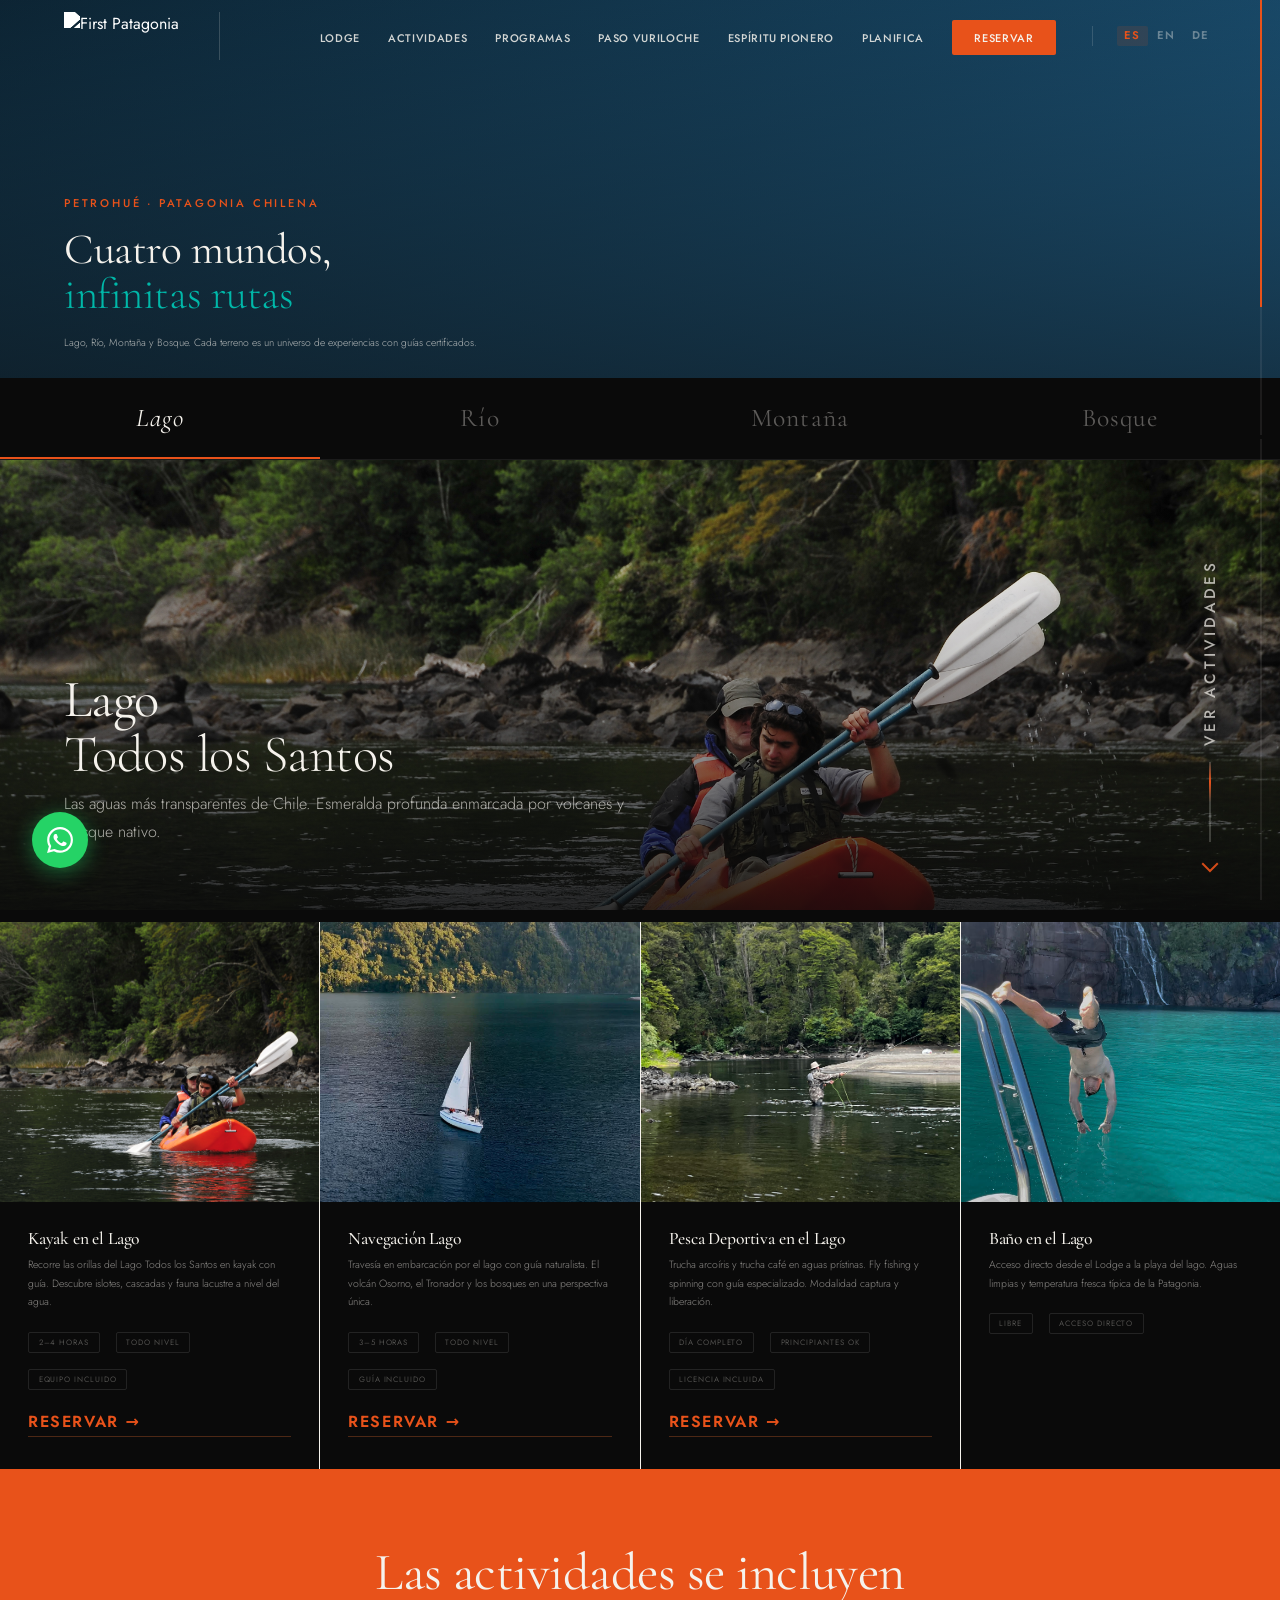
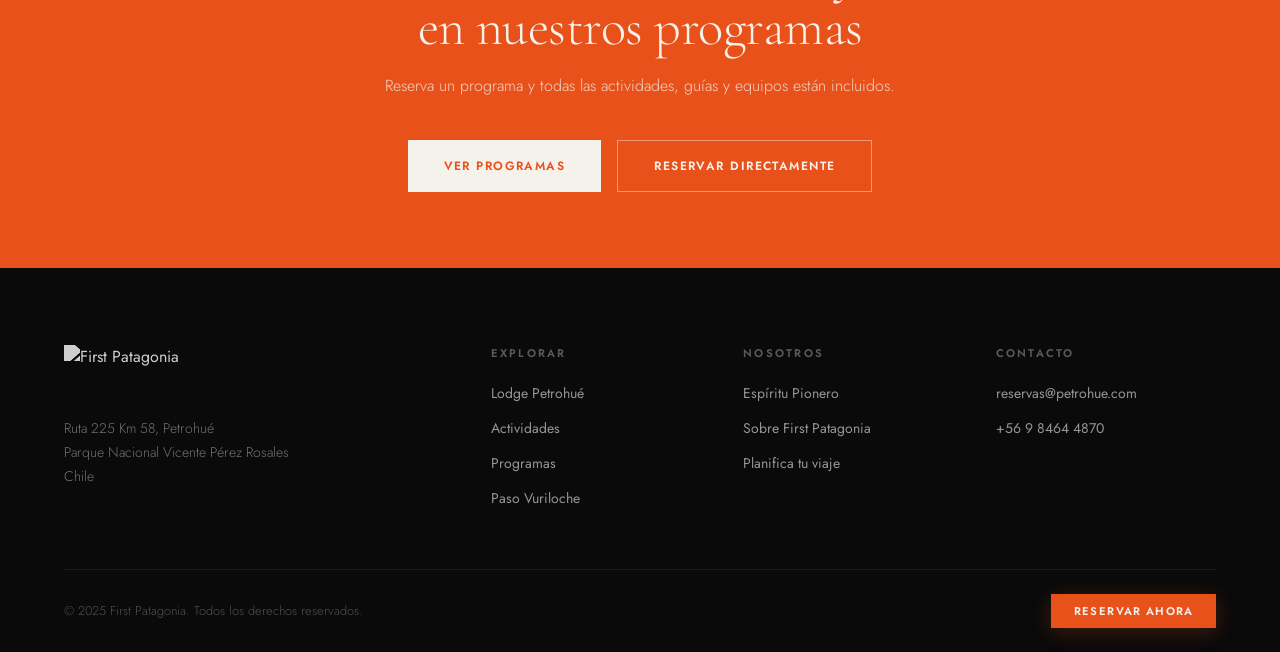
==== commit 9276b31f: "Mejoras UI, imágenes, popup de leads y video Tronador - Actividades: imágenes hero por sección, scro" ====
--- a/actividades.html
+++ b/actividades.html
@@ -73,6 +73,11 @@
     .terrain-hero__media video {
       position: absolute; inset: 0; width: 100%; height: 100%; object-fit: cover; object-position: center center;
     }
+    .terreno__media--lago    img { object-position: center 55%; }
+    .terreno__media--rio     img { object-position: center 45%; }
+    .terreno__media--montana img { object-position: center 50%; }
+    .terreno__media--bosque  img { object-position: center 40%; }
+    #montana .terrain-hero { height: 65vh; min-height: 400px; }
     .terrain-hero__overlay {
       position: absolute; inset: 0;
       background: linear-gradient(to top, rgba(10,10,10,0.85) 0%, rgba(10,10,10,0.2) 60%, transparent 100%);
@@ -82,7 +87,7 @@
     .terrain-hero__content p  { color: rgba(245,242,236,0.7); max-width: 560px; }
     .activities-grid {
       display: grid;
-      grid-template-columns: repeat(4, 1fr);
+      grid-template-columns: repeat(auto-fit, minmax(0, 1fr));
       gap: 1px;
       background: rgba(255,255,255,0.05);
     }
@@ -103,7 +108,7 @@
     .activity-card:hover { background: #111; }
     .activity-card__img {
       width: 100%;
-      height: 200px;
+      height: 280px;
       overflow: hidden;
       position: relative;
     }
@@ -117,6 +122,7 @@
     /* Ajuste de posición por imagen */
     .activity-card:nth-child(2) .activity-card__img img { object-position: center 70%; }  /* Navegación — se ve el velero */
     .activity-card:nth-child(4) .activity-card__img img { object-position: center 60%; }  /* Baño en el lago — baja un poco */
+    #montana .activity-card:nth-child(3) .activity-card__img img { object-position: center 55%; }  /* Helicóptero Baguales */
     .activity-card__body { padding: 1.75rem 1.75rem 2rem; display: flex; flex-direction: column; }
     .activity-card__icon {
       font-size: 1.3125rem;
@@ -127,6 +133,59 @@
     .activity-meta {
       display: flex; gap: 1rem; flex-wrap: wrap;
     }
+    /* Scroll hint */
+    .scroll-hint {
+      position: absolute;
+      bottom: 2.5rem; right: 3rem;
+      z-index: 3;
+      display: flex;
+      flex-direction: column;
+      align-items: center;
+      gap: 1rem;
+    }
+    .scroll-hint__label {
+      font-family: 'Jost', sans-serif;
+      font-size: 0.95rem;
+      font-weight: 500;
+      letter-spacing: 0.25em;
+      text-transform: uppercase;
+      color: rgba(245,242,236,0.7);
+      writing-mode: vertical-rl;
+      transform: rotate(180deg);
+    }
+    .scroll-hint__track {
+      width: 2px;
+      height: 80px;
+      background: rgba(245,242,236,0.2);
+      position: relative;
+      overflow: hidden;
+    }
+    .scroll-hint__beam {
+      position: absolute;
+      top: 0; left: 0;
+      width: 100%; height: 40px;
+      background: linear-gradient(to bottom, transparent, #E8521A, transparent);
+      animation: scrollBeam 1.9s cubic-bezier(0.4,0,0.6,1) infinite;
+    }
+    @keyframes scrollBeam {
+      0%   { transform: translateY(-40px); opacity: 0; }
+      15%  { opacity: 1; }
+      85%  { opacity: 1; }
+      100% { transform: translateY(80px); opacity: 0; }
+    }
+    .scroll-hint__arrow {
+      width: 12px; height: 12px;
+      border-right: 2px solid rgba(232,82,26,0.9);
+      border-bottom: 2px solid rgba(232,82,26,0.9);
+      transform: rotate(45deg);
+      animation: scrollArrow 1.9s cubic-bezier(0.4,0,0.6,1) infinite;
+    }
+    @keyframes scrollArrow {
+      0%,40% { opacity: 0; transform: rotate(45deg) translate(-4px,-4px); }
+      70%    { opacity: 1; transform: rotate(45deg) translate(0,0); }
+      100%   { opacity: 0; transform: rotate(45deg) translate(4px,4px); }
+    }
+    /* ---- */
     .activity-meta span {
       font-size: 0.4875rem; letter-spacing: 0.12em; text-transform: uppercase;
       color: rgba(245,242,236,0.3);
@@ -184,11 +243,14 @@
   <div class="terrain-panel active" id="lago">
     <div class="terrain-hero">
       <div class="terrain-hero__media terreno__media--lago">
-        <video id="lagoSunsetVideo" muted playsinline preload="metadata">
-          <source src="assets/lago-sunset.mp4" type="video/mp4">
-        </video>
+        <img src="assets/act-kayak-lago.jpg" alt="Lago Todos los Santos">
       </div>
       <div class="terrain-hero__overlay"></div>
+      <div class="scroll-hint" aria-hidden="true">
+        <span class="scroll-hint__label">Ver actividades</span>
+        <div class="scroll-hint__track"><div class="scroll-hint__beam"></div></div>
+        <div class="scroll-hint__arrow"></div>
+      </div>
       <div class="terrain-hero__content">
         <h2 data-i18n-html="act.lago.title">Lago<br><em>Todos los Santos</em></h2>
         <p data-i18n="act.lago.desc">Las aguas más transparentes de Chile. Esmeralda profunda enmarcada por volcanes y bosque nativo.</p>
@@ -198,10 +260,8 @@
     <div class="activities-grid">
 
       <div class="activity-card">
-        <div class="activity-card__img"><img src="assets/act-kayak-lago.jpg" alt="Kayak en el Lago Todos los Santos"></div>
-        <div class="activity-card__body">
-          <div class="activity-card__icon">🛶</div>
-          <h4 data-i18n="act.lago.kayak.h">Kayak en el Lago</h4>
+        <div class="activity-card__img"><img loading="lazy" src="assets/act-kayak-lago.jpg" alt="Kayak en el Lago Todos los Santos"></div>
+        <div class="activity-card__body">          <h4 data-i18n="act.lago.kayak.h">Kayak en el Lago</h4>
           <p data-i18n="act.lago.kayak.p">Recorre las orillas del Lago Todos los Santos en kayak con guía. Descubre islotes, cascadas y fauna lacustre a nivel del agua.</p>
           <div class="activity-meta">
             <span data-i18n="act.lago.kayak.m1">2–4 horas</span><span data-i18n="act.lago.kayak.m2">Todo nivel</span><span data-i18n="act.lago.kayak.m3">Equipo incluido</span>
@@ -211,10 +271,8 @@
       </div>
 
       <div class="activity-card">
-        <div class="activity-card__img"><img src="assets/act-navegacion.jpg" alt="Navegación Lago Todos los Santos"></div>
-        <div class="activity-card__body">
-          <div class="activity-card__icon">⛵</div>
-          <h4 data-i18n="act.lago.nav.h">Navegación Lago</h4>
+        <div class="activity-card__img"><img loading="lazy" src="assets/act-navegacion.jpg" alt="Navegación Lago Todos los Santos"></div>
+        <div class="activity-card__body">          <h4 data-i18n="act.lago.nav.h">Navegación Lago</h4>
           <p data-i18n="act.lago.nav.p">Travesía en embarcación por el lago con guía naturalista. El volcán Osorno, el Tronador y los bosques en una perspectiva única.</p>
           <div class="activity-meta">
             <span data-i18n="act.lago.nav.m1">3–5 horas</span><span data-i18n="act.lago.nav.m2">Todo nivel</span><span data-i18n="act.lago.nav.m3">Guía incluido</span>
@@ -224,10 +282,8 @@
       </div>
 
       <div class="activity-card">
-        <div class="activity-card__img"><img src="assets/act-pesca.jpg" alt="Pesca Deportiva Lago Todos los Santos"></div>
-        <div class="activity-card__body">
-          <div class="activity-card__icon">🎣</div>
-          <h4 data-i18n="act.lago.pesca.h">Pesca Deportiva en el Lago</h4>
+        <div class="activity-card__img"><img loading="lazy" src="assets/act-pesca.jpg" alt="Pesca Deportiva Lago Todos los Santos"></div>
+        <div class="activity-card__body">          <h4 data-i18n="act.lago.pesca.h">Pesca Deportiva en el Lago</h4>
           <p data-i18n="act.lago.pesca.p">Trucha arcoíris y trucha café en aguas prístinas. Fly fishing y spinning con guía especializado. Modalidad captura y liberación.</p>
           <div class="activity-meta">
             <span data-i18n="act.lago.pesca.m1">Día completo</span><span data-i18n="act.lago.pesca.m2">Principiantes OK</span><span data-i18n="act.lago.pesca.m3">Licencia incluida</span>
@@ -237,10 +293,8 @@
       </div>
 
       <div class="activity-card">
-        <div class="activity-card__img"><img src="assets/act-lago-bano.jpg" alt="Baño en el Lago Todos los Santos"></div>
-        <div class="activity-card__body">
-          <div class="activity-card__icon">🏊</div>
-          <h4 data-i18n="act.lago.bano.h">Baño en el Lago</h4>
+        <div class="activity-card__img"><img loading="lazy" src="assets/act-lago-bano.jpg" alt="Baño en el Lago Todos los Santos"></div>
+        <div class="activity-card__body">          <h4 data-i18n="act.lago.bano.h">Baño en el Lago</h4>
           <p data-i18n="act.lago.bano.p">Acceso directo desde el Lodge a la playa del lago. Aguas limpias y temperatura fresca típica de la Patagonia.</p>
           <div class="activity-meta">
             <span data-i18n="act.lago.bano.m1">Libre</span><span data-i18n="act.lago.bano.m2">Acceso directo</span>
@@ -255,44 +309,55 @@
   <div class="terrain-panel" id="rio">
     <div class="terrain-hero">
       <div class="terrain-hero__media terreno__media--rio">
-        <!-- IMAGEN: <img src="assets/rio-petrohue.jpg" alt="Río Petrohué"> -->
+        <img src="assets/act-rafting.jpg" alt="Río Petrohué">
       </div>
       <div class="terrain-hero__overlay"></div>
+      <div class="scroll-hint" aria-hidden="true">
+        <span class="scroll-hint__label">Ver actividades</span>
+        <div class="scroll-hint__track"><div class="scroll-hint__beam"></div></div>
+        <div class="scroll-hint__arrow"></div>
+      </div>
       <div class="terrain-hero__content">
         <h2 data-i18n-html="act.rio.title">Río<br><em>Petrohué</em></h2>
         <p data-i18n="act.rio.desc">Uno de los ríos de montaña más hermosos de Chile. Rápidos de clase III y IV entre paredes de basalto volcánico.</p>
       </div>
     </div>
+    <div style="height:12px;background:#0a0a0a;"></div>
     <div class="activities-grid">
-      <div class="activity-card"><div class="activity-card__img"><img src="assets/act-rafting.jpg" alt="Rafting Río Petrohué"></div>
-      <div class="activity-card__body">
-
-        <div class="activity-card__icon">🌊</div>
-        <h4 data-i18n="act.rio.raft.h">Rafting Clase III/IV</h4>
-        <p data-i18n="act.rio.raft.p">Desciende los rápidos del Río Petrohué en balsa neumática guiada. Adrenalina pura entre paredes de lava volcánica y bosque nativo.</p>
-        <div class="activity-meta">
-          <span data-i18n="act.rio.raft.m1">3–4 horas</span><span data-i18n="act.rio.raft.m2">Nivel medio</span><span data-i18n="act.rio.raft.m3">Mínimo 12 años</span><span data-i18n="act.rio.raft.m4">Equipo incluido</span>
-        </div>
-        <a href="https://reservation.gofeels.com/es/extra-detail/1470?CLP&token=c1b1d4d2-d466-4219-bd31-54ea0eeb95b7" class="activity-book" target="_blank" rel="noopener" data-i18n="act.book.btn">Reservar →</a>
-      </div>
-      <div class="activity-card">
-        <div class="activity-card__icon">🏄</div>
-        <h4 data-i18n="act.rio.kayak.h">Kayak de Río</h4>
-        <p data-i18n="act.rio.kayak.p">Para kayakistas experimentados que quieren navegar el Petrohué en kayak individual. Rápidos técnicos en un entorno volcánico único.</p>
-        <div class="activity-meta">
-          <span data-i18n="act.rio.kayak.m1">4 horas</span><span data-i18n="act.rio.kayak.m2">Nivel avanzado</span><span data-i18n="act.rio.kayak.m3">Equipo incluido</span>
-        </div>
-        <a href="https://reservation.gofeels.com/es/extra-detail/1469?CLP&token=c1b1d4d2-d466-4219-bd31-54ea0eeb95b7" class="activity-book" target="_blank" rel="noopener" data-i18n="act.book.btn">Reservar →</a>
-      </div>
-      <div class="activity-card">
-        <div class="activity-card__icon">🎣</div>
-        <h4 data-i18n="act.rio.pesca.h">Pesca en el Río</h4>
-        <p data-i18n="act.rio.pesca.p">Fly fishing en el Río Petrohué, uno de los mejores ríos de pesca con mosca de Sudamérica. Trucha en aguas cristalinas con fondo de basalto.</p>
-        <div class="activity-meta">
-          <span data-i18n="act.rio.pesca.m1">Día completo</span><span data-i18n="act.rio.pesca.m2">Todo nivel</span><span data-i18n="act.rio.pesca.m3">Licencia incluida</span>
-        </div>
-        <a href="https://reservation.gofeels.com/es/extra-detail/1516?CLP&token=c1b1d4d2-d466-4219-bd31-54ea0eeb95b7" class="activity-book" target="_blank" rel="noopener" data-i18n="act.book.btn">Reservar →</a>
-      </div>
+
+      <div class="activity-card">
+        <div class="activity-card__img"><img loading="lazy" src="assets/act-rafting.jpg" alt="Rafting Río Petrohué"></div>
+        <div class="activity-card__body">          <h4 data-i18n="act.rio.raft.h">Rafting Clase III/IV</h4>
+          <p data-i18n="act.rio.raft.p">Desciende los rápidos del Río Petrohué en balsa neumática guiada. Adrenalina pura entre paredes de lava volcánica y bosque nativo.</p>
+          <div class="activity-meta">
+            <span data-i18n="act.rio.raft.m1">3–4 horas</span><span data-i18n="act.rio.raft.m2">Nivel medio</span><span data-i18n="act.rio.raft.m3">Mínimo 12 años</span><span data-i18n="act.rio.raft.m4">Equipo incluido</span>
+          </div>
+          <a href="https://reservation.gofeels.com/es/extra-detail/1470?CLP&token=c1b1d4d2-d466-4219-bd31-54ea0eeb95b7" class="activity-book" target="_blank" rel="noopener" data-i18n="act.book.btn">Reservar →</a>
+        </div>
+      </div>
+
+      <div class="activity-card">
+        <div class="activity-card__img"><img loading="lazy" src="assets/act-kayak-lago.jpg" alt="Kayak de Río Petrohué"></div>
+        <div class="activity-card__body">          <h4 data-i18n="act.rio.kayak.h">Kayak de Río</h4>
+          <p data-i18n="act.rio.kayak.p">Para kayakistas experimentados que quieren navegar el Petrohué en kayak individual. Rápidos técnicos en un entorno volcánico único.</p>
+          <div class="activity-meta">
+            <span data-i18n="act.rio.kayak.m1">4 horas</span><span data-i18n="act.rio.kayak.m2">Nivel avanzado</span><span data-i18n="act.rio.kayak.m3">Equipo incluido</span>
+          </div>
+          <a href="https://reservation.gofeels.com/es/extra-detail/1469?CLP&token=c1b1d4d2-d466-4219-bd31-54ea0eeb95b7" class="activity-book" target="_blank" rel="noopener" data-i18n="act.book.btn">Reservar →</a>
+        </div>
+      </div>
+
+      <div class="activity-card">
+        <div class="activity-card__img"><img loading="lazy" src="assets/act-pesca.jpg" alt="Pesca en el Río Petrohué"></div>
+        <div class="activity-card__body">          <h4 data-i18n="act.rio.pesca.h">Pesca en el Río</h4>
+          <p data-i18n="act.rio.pesca.p">Fly fishing en el Río Petrohué, uno de los mejores ríos de pesca con mosca de Sudamérica. Trucha en aguas cristalinas con fondo de basalto.</p>
+          <div class="activity-meta">
+            <span data-i18n="act.rio.pesca.m1">Día completo</span><span data-i18n="act.rio.pesca.m2">Todo nivel</span><span data-i18n="act.rio.pesca.m3">Licencia incluida</span>
+          </div>
+          <a href="https://reservation.gofeels.com/es/extra-detail/1516?CLP&token=c1b1d4d2-d466-4219-bd31-54ea0eeb95b7" class="activity-book" target="_blank" rel="noopener" data-i18n="act.book.btn">Reservar →</a>
+        </div>
+      </div>
+
     </div>
   </div>
 
@@ -300,57 +365,55 @@
   <div class="terrain-panel" id="montana">
     <div class="terrain-hero">
       <div class="terrain-hero__media terreno__media--montana">
-        <!-- IMAGEN: <img src="assets/volcan-osorno.jpg" alt="Volcán Osorno"> -->
+        <img src="assets/montana-hero.jpg" alt="Laguna Ketzer — Montaña Patagónica">
       </div>
       <div class="terrain-hero__overlay"></div>
+      <div class="scroll-hint" aria-hidden="true">
+        <span class="scroll-hint__label">Ver actividades</span>
+        <div class="scroll-hint__track"><div class="scroll-hint__beam"></div></div>
+        <div class="scroll-hint__arrow"></div>
+      </div>
       <div class="terrain-hero__content">
         <h2 data-i18n-html="act.mtn.title">Montaña<br><em>&amp; Volcanes</em></h2>
         <p data-i18n="act.mtn.desc">El Volcán Osorno, el Tronador y los Andes patagónicos como escenario de trekking, escalada y vuelos panorámicos.</p>
       </div>
     </div>
+    <div style="height:12px;background:#0a0a0a;"></div>
     <div class="activities-grid">
-      <div class="activity-card"><div class="activity-card__img"><img src="assets/act-trekking.jpg" alt="Trek Paso Desolación"></div>
-      <div class="activity-card__body">
-
-        <div class="activity-card__icon">🥾</div>
-        <h4 data-i18n="act.mtn.trek.h">Trek Paso Desolación</h4>
-        <p data-i18n="act.mtn.trek.p">La ruta de alta montaña más espectacular de Petrohué. Vista completa al lago, al Osorno y hacia Argentina. Guía certificado obligatorio.</p>
-        <div class="activity-meta">
-          <span data-i18n="act.mtn.trek.m1">Día completo</span><span data-i18n="act.mtn.trek.m2">Nivel medio-alto</span><span data-i18n="act.mtn.trek.m3">Guía incluido</span>
-        </div>
-        <a href="https://reservation.gofeels.com/es/extra-detail/1463?CLP&token=c1b1d4d2-d466-4219-bd31-54ea0eeb95b7" class="activity-book" target="_blank" rel="noopener" data-i18n="act.book.btn">Reservar →</a>
-      </div>
-      <div class="activity-card"><div class="activity-card__img"><img src="assets/act-escalada.jpg" alt="Escalada en Roca"></div>
-      <div class="activity-card__body">
-
-        <div class="activity-card__icon">🧗</div>
-        <h4 data-i18n="act.mtn.esc.h">Escalada en Roca</h4>
-        <p data-i18n="act.mtn.esc.p">Bautismo de escalada en paredes de basalto volcánico. Guías certificados UIAA. Sin experiencia previa necesaria.</p>
-        <div class="activity-meta">
-          <span data-i18n="act.mtn.esc.m1">3–4 horas</span><span data-i18n="act.mtn.esc.m2">Todo nivel</span><span data-i18n="act.mtn.esc.m3">Equipo completo</span>
-        </div>
-        <a href="https://reservation.gofeels.com/es/extra-detail/1518?CLP&token=c1b1d4d2-d466-4219-bd31-54ea0eeb95b7" class="activity-book" target="_blank" rel="noopener" data-i18n="act.book.btn">Reservar →</a>
-      </div>
-      <div class="activity-card"><div class="activity-card__img"><img src="assets/act-heli.jpg" alt="Vuelo en Helicóptero"></div>
-      <div class="activity-card__body">
-
-        <div class="activity-card__icon">🚁</div>
-        <h4 data-i18n="act.mtn.heli.h">Vuelo en Helicóptero</h4>
-        <p data-i18n="act.mtn.heli.p">Sobrevuela el Volcán Osorno, el Lago Todos los Santos y los glaciares del Tronador desde el aire. La perspectiva que cambia todo.</p>
-        <div class="activity-meta">
-          <span data-i18n="act.mtn.heli.m1">30–60 min</span><span data-i18n="act.mtn.heli.m2">Todo nivel</span><span data-i18n="act.mtn.heli.m3">Reserva previa</span>
-        </div>
-        <a href="https://reservation.gofeels.com/es/extra-detail/1519?CLP&token=c1b1d4d2-d466-4219-bd31-54ea0eeb95b7" class="activity-book" target="_blank" rel="noopener" data-i18n="act.book.btn">Reservar →</a>
-      </div>
-      <div class="activity-card">
-        <div class="activity-card__icon">❄️</div>
-        <h4 data-i18n="act.mtn.ski.h">Ski en el Osorno</h4>
-        <p data-i18n="act.mtn.ski.p">El Volcán Osorno tiene nieve garantizada en invierno. Clases y descenso en uno de los centros de ski más únicos del mundo.</p>
-        <div class="activity-meta">
-          <span data-i18n="act.mtn.ski.m1">Temporada jun–sep</span><span data-i18n="act.mtn.ski.m2">Todo nivel</span><span data-i18n="act.mtn.ski.m3">Traslado incluido</span>
-        </div>
-        <a href="https://wa.me/56984644870?text=Hola%2C%20me%20interesa%20reservar%20el%20Ski%20en%20el%20Osorno." class="activity-book" target="_blank" rel="noopener" data-i18n="act.book.btn">Reservar →</a>
-      </div>
+
+      <div class="activity-card">
+        <div class="activity-card__img"><img loading="lazy" src="assets/act-trekking.jpg" alt="Trek Paso Desolación"></div>
+        <div class="activity-card__body">          <h4 data-i18n="act.mtn.trek.h">Trek Paso Desolación</h4>
+          <p data-i18n="act.mtn.trek.p">La ruta de alta montaña más espectacular de Petrohué. Vista completa al lago, al Osorno y hacia Argentina. Guía certificado obligatorio.</p>
+          <div class="activity-meta">
+            <span data-i18n="act.mtn.trek.m1">Día completo</span><span data-i18n="act.mtn.trek.m2">Nivel medio-alto</span><span data-i18n="act.mtn.trek.m3">Guía incluido</span>
+          </div>
+          <a href="https://reservation.gofeels.com/es/extra-detail/1463?CLP&token=c1b1d4d2-d466-4219-bd31-54ea0eeb95b7" class="activity-book" target="_blank" rel="noopener" data-i18n="act.book.btn">Reservar →</a>
+        </div>
+      </div>
+
+      <div class="activity-card">
+        <div class="activity-card__img"><img loading="lazy" src="assets/act-escalada.jpg" alt="Escalada en Roca"></div>
+        <div class="activity-card__body">          <h4 data-i18n="act.mtn.esc.h">Escalada en Roca</h4>
+          <p data-i18n="act.mtn.esc.p">Bautismo de escalada en paredes de basalto volcánico. Guías certificados UIAA. Sin experiencia previa necesaria.</p>
+          <div class="activity-meta">
+            <span data-i18n="act.mtn.esc.m1">3–4 horas</span><span data-i18n="act.mtn.esc.m2">Todo nivel</span><span data-i18n="act.mtn.esc.m3">Equipo completo</span>
+          </div>
+          <a href="https://reservation.gofeels.com/es/extra-detail/1518?CLP&token=c1b1d4d2-d466-4219-bd31-54ea0eeb95b7" class="activity-book" target="_blank" rel="noopener" data-i18n="act.book.btn">Reservar →</a>
+        </div>
+      </div>
+
+      <div class="activity-card">
+        <div class="activity-card__img"><img loading="lazy" src="assets/act-heli-baguales.jpg" alt="Vuelo en Helicóptero"></div>
+        <div class="activity-card__body">          <h4 data-i18n="act.mtn.heli.h">Vuelo en Helicóptero</h4>
+          <p data-i18n="act.mtn.heli.p">Sobrevuela el Volcán Osorno, el Lago Todos los Santos y los glaciares del Tronador desde el aire. La perspectiva que cambia todo.</p>
+          <div class="activity-meta">
+            <span data-i18n="act.mtn.heli.m1">30–60 min</span><span data-i18n="act.mtn.heli.m2">Todo nivel</span><span data-i18n="act.mtn.heli.m3">Reserva previa</span>
+          </div>
+          <a href="https://reservation.gofeels.com/es/extra-detail/1519?CLP&token=c1b1d4d2-d466-4219-bd31-54ea0eeb95b7" class="activity-book" target="_blank" rel="noopener" data-i18n="act.book.btn">Reservar →</a>
+        </div>
+      </div>
+
     </div>
   </div>
 
@@ -358,52 +421,54 @@
   <div class="terrain-panel" id="bosque">
     <div class="terrain-hero">
       <div class="terrain-hero__media terreno__media--bosque">
-        <!-- IMAGEN: <img src="assets/bosque-patagonico.jpg" alt="Bosque Patagónico"> -->
+        <img src="assets/bosque-hero.jpg" alt="Bosque Patagónico">
       </div>
       <div class="terrain-hero__overlay"></div>
+      <div class="scroll-hint" aria-hidden="true">
+        <span class="scroll-hint__label">Ver actividades</span>
+        <div class="scroll-hint__track"><div class="scroll-hint__beam"></div></div>
+        <div class="scroll-hint__arrow"></div>
+      </div>
       <div class="terrain-hero__content">
         <h2 data-i18n-html="act.bos.title">Bosque<br><em>Patagónico</em></h2>
         <p data-i18n="act.bos.desc">Alerces milenarios, arrayanes, tepas y nalcas. Un ecosistema único declarado Reserva de la Biosfera por la UNESCO.</p>
       </div>
     </div>
+    <div style="height:12px;background:#0a0a0a;"></div>
     <div class="activities-grid">
-      <div class="activity-card"><div class="activity-card__img"><img src="assets/act-trekking.jpg" alt="Trek Rincón Los Alerces"></div>
-      <div class="activity-card__body">
-
-        <div class="activity-card__icon">🌲</div>
-        <h4 data-i18n="act.bos.trek.h">Trek Rincón Los Alerces</h4>
-        <p data-i18n="act.bos.trek.p">Caminata entre alerces de más de 1.000 años en el Parque Nacional. El sendero más emblemático y espiritual de Petrohué.</p>
-        <div class="activity-meta">
-          <span data-i18n="act.bos.trek.m1">3–4 horas</span><span data-i18n="act.bos.trek.m2">Nivel fácil</span><span data-i18n="act.bos.trek.m3">Guía incluido</span>
-        </div>
-        <a href="https://reservation.gofeels.com/es/extra-detail/1466?CLP&token=c1b1d4d2-d466-4219-bd31-54ea0eeb95b7" class="activity-book" target="_blank" rel="noopener" data-i18n="act.book.btn">Reservar →</a>
-      </div>
-      <div class="activity-card">
-        <div class="activity-card__icon">🦜</div>
-        <h4 data-i18n="act.bos.fauna.h">Avistamiento de Fauna</h4>
-        <p data-i18n="act.bos.fauna.p">Monito del monte, pudú, martín pescador, cóndor. Caminata interpretativa con guía naturalista para identificar especies únicas.</p>
-        <div class="activity-meta">
-          <span data-i18n="act.bos.fauna.m1">2–3 horas</span><span data-i18n="act.bos.fauna.m2">Todo nivel</span><span data-i18n="act.bos.fauna.m3">Binoculares incluidos</span>
-        </div>
-        <a href="https://wa.me/56984644870?text=Hola%2C%20me%20interesa%20reservar%20el%20Avistamiento%20de%20Fauna%20en%20Petrohu%C3%A9." class="activity-book" target="_blank" rel="noopener" data-i18n="act.book.btn">Reservar →</a>
-      </div>
-      <div class="activity-card">
-        <div class="activity-card__icon">🏛</div>
-        <h4 data-i18n="act.bos.museo.h">Museo Pioneros</h4>
-        <p data-i18n="act.bos.museo.p">18.000 años de historia desde Monte Verde hasta la familia Schirmer. Un recorrido por la memoria viva de la Patagonia chilena.</p>
-        <div class="activity-meta">
-          <span data-i18n="act.bos.museo.m1">1 hora</span><span data-i18n="act.bos.museo.m2">Gratuito para huéspedes</span>
-        </div>
-      </div>
-      <div class="activity-card">
-        <div class="activity-card__icon">📸</div>
-        <h4 data-i18n="act.bos.foto.h">Fotografía de Naturaleza</h4>
-        <p data-i18n="act.bos.foto.p">Sesión guiada con fotógrafo especializado en naturaleza patagónica. Los mejores puntos y momentos de luz del parque.</p>
-        <div class="activity-meta">
-          <span data-i18n="act.bos.foto.m1">Amanecer / Atardecer</span><span data-i18n="act.bos.foto.m2">Todo nivel</span>
-        </div>
-        <a href="https://wa.me/56984644870?text=Hola%2C%20me%20interesa%20reservar%20la%20Sesi%C3%B3n%20de%20Fotograf%C3%ADa%20de%20Naturaleza." class="activity-book" target="_blank" rel="noopener" data-i18n="act.book.btn">Reservar →</a>
-      </div>
+
+      <div class="activity-card">
+        <div class="activity-card__img"><img loading="lazy" src="assets/act-trekking.jpg" alt="Trek Rincón Los Alerces"></div>
+        <div class="activity-card__body">          <h4 data-i18n="act.bos.trek.h">Trek Rincón Los Alerces</h4>
+          <p data-i18n="act.bos.trek.p">Caminata entre alerces de más de 1.000 años en el Parque Nacional. El sendero más emblemático y espiritual de Petrohué.</p>
+          <div class="activity-meta">
+            <span data-i18n="act.bos.trek.m1">3–4 horas</span><span data-i18n="act.bos.trek.m2">Nivel fácil</span><span data-i18n="act.bos.trek.m3">Guía incluido</span>
+          </div>
+          <a href="https://reservation.gofeels.com/es/extra-detail/1466?CLP&token=c1b1d4d2-d466-4219-bd31-54ea0eeb95b7" class="activity-book" target="_blank" rel="noopener" data-i18n="act.book.btn">Reservar →</a>
+        </div>
+      </div>
+
+      <div class="activity-card">
+        <div class="activity-card__img"><img loading="lazy" src="assets/museo-pioneros.jpg" alt="Museo Pioneros"></div>
+        <div class="activity-card__body">          <h4 data-i18n="act.bos.museo.h">Museo Pioneros</h4>
+          <p data-i18n="act.bos.museo.p">18.000 años de historia desde Monte Verde hasta la familia Schirmer. Un recorrido por la memoria viva de la Patagonia chilena.</p>
+          <div class="activity-meta">
+            <span data-i18n="act.bos.museo.m1">1 hora</span><span data-i18n="act.bos.museo.m2">Gratuito para huéspedes</span>
+          </div>
+        </div>
+      </div>
+
+      <div class="activity-card">
+        <div class="activity-card__img"><img loading="lazy" src="assets/act-bosque.jpg" alt="Fotografía de Naturaleza"></div>
+        <div class="activity-card__body">          <h4 data-i18n="act.bos.foto.h">Fotografía de Naturaleza</h4>
+          <p data-i18n="act.bos.foto.p">Sesión guiada con fotógrafo especializado en naturaleza patagónica. Los mejores puntos y momentos de luz del parque.</p>
+          <div class="activity-meta">
+            <span data-i18n="act.bos.foto.m1">Amanecer / Atardecer</span><span data-i18n="act.bos.foto.m2">Todo nivel</span>
+          </div>
+          <a href="https://wa.me/56984644870?text=Hola%2C%20me%20interesa%20reservar%20la%20Sesi%C3%B3n%20de%20Fotograf%C3%ADa%20de%20Naturaleza." class="activity-book" target="_blank" rel="noopener" data-i18n="act.book.btn">Reservar →</a>
+        </div>
+      </div>
+
     </div>
   </div>
 
--- a/css/style.css
+++ b/css/style.css
@@ -602,12 +602,12 @@
   grid-template-columns: 1.15fr 0.85fr;
   gap: 2px;
   background: rgba(255,255,255,0.08);
-  height: clamp(560px, 88vh, 860px);
+  height: clamp(620px, 96vh, 980px);
 }
 
 .engines__col {
   display: grid;
-  grid-template-rows: 1fr 1fr;
+  grid-template-rows: 1.2fr 0.8fr;
   gap: 2px;
 }
 
@@ -655,15 +655,7 @@
   background: linear-gradient(160deg, #0d1a2e 0%, #1a3550 50%, #2a5070 100%);
 }
 .engine-card__media--paso {
-  background: #0c141e;
-}
-.engine-card__media--paso video {
-  position: absolute;
-  inset: 0;
-  width: 100%;
-  height: 100%;
-  object-fit: contain;
-  object-position: center center;
+  background-color: #0c141e;
 }
 .engine-card__media--programas {
   background: linear-gradient(160deg, #1a2e1a 0%, #2e5d2e 50%, #4a7c59 100%);
@@ -691,6 +683,10 @@
   object-fit: cover;
   object-position: center 15%;
 }
+.engine-card__media--paso video {
+  object-fit: contain;
+  object-position: center center;
+}
 
 /* Giant background number */
 .engine-card__num { display: none; }
@@ -807,15 +803,15 @@
 
 .terrenos__header {
   text-align: center;
-  padding: clamp(4rem, 8vw, 8rem) clamp(1.5rem, 5vw, 4rem) clamp(2rem, 4vw, 4rem);
+  padding: clamp(2rem, 4vw, 3.5rem) clamp(1.5rem, 5vw, 4rem) clamp(1rem, 2vw, 2rem);
 }
 .terrenos__header h2 { color: var(--black); }
 
 .terrenos__grid {
   display: grid;
   grid-template-columns: repeat(4, 1fr);
-  height: 60vh;
-  min-height: 400px;
+  height: 75vh;
+  min-height: 480px;
 }
 
 .terreno {
@@ -1161,9 +1157,38 @@
 /* Hero backgrounds per page */
 .page-hero--lodge .page-hero__media     { background: linear-gradient(160deg, #0d1a2e 0%, #1a3550 50%, #2a5070 100%); }
 .page-hero--programas .page-hero__media { background: linear-gradient(160deg, #1a2e1a 0%, #2e5d2e 50%, #4a7a59 100%); }
-.page-hero--vuriloche .page-hero__media { background: linear-gradient(160deg, #1a1a2e 0%, #2c3e50 50%, #607d8b 100%); }
+.page-hero--vuriloche {
+  height: 100vh;
+  min-height: 560px;
+  background: #0a0a0a;
+  align-items: center;
+  padding-bottom: 0;
+}
+.page-hero--vuriloche .page-hero__media {
+  left: 55%;
+  background: none;
+}
+.page-hero--vuriloche .page-hero__media video {
+  object-fit: cover;
+  object-position: center calc(20% - 1.5cm);
+}
+.page-hero--vuriloche .page-hero__overlay {
+  background: linear-gradient(to right,
+    rgba(10,10,10,1) 0%,
+    rgba(10,10,10,0.92) 40%,
+    rgba(10,10,10,0.3) 65%,
+    transparent 100%
+  );
+}
+.page-hero--vuriloche .page-hero__content {
+  max-width: 52%;
+  padding-bottom: 0;
+}
+.page-hero--vuriloche .page-hero__title {
+  font-size: clamp(3.5rem, 7vw, 7rem);
+}
 .page-hero--actividades .page-hero__media { background: linear-gradient(160deg, #0d2b3e 0%, #1a5276 50%, #2980b9 100%); }
-.page-hero--actividades { height: 52vh; min-height: 360px; padding-bottom: clamp(2rem, 4vh, 3.5rem); }
+.page-hero--actividades { height: 42vh; min-height: 280px; padding-top: calc(var(--nav-h) + 1.5rem); padding-bottom: clamp(1.5rem, 3vh, 2.5rem); }
 .page-hero--actividades .page-hero__title { font-size: clamp(1.5rem, 3.375vw, 3rem); }
 .page-hero--actividades .page-hero__subtitle { font-size: 0.65rem; }
 .page-hero--pioneer .page-hero__media  { background: linear-gradient(160deg, #1a1208 0%, #3d2b0d 50%, #6b4c1e 100%); }
@@ -1911,16 +1936,239 @@
 .activity-book {
   display: inline-flex;
   align-items: center;
-  gap: 0.4rem;
+  gap: 0.5rem;
   margin-top: 1.25rem;
-  font-size: 0.72rem;
+  font-size: 1rem;
   font-weight: 600;
-  letter-spacing: 0.12em;
+  letter-spacing: 0.1em;
   text-transform: uppercase;
   color: var(--orange);
   text-decoration: none;
-  border-bottom: 1px solid rgba(200,96,42,0.35);
-  padding-bottom: 2px;
+  border-bottom: 1.5px solid rgba(200,96,42,0.35);
+  padding-bottom: 3px;
   transition: border-color var(--transition), color var(--transition);
 }
 .activity-book:hover { color: #e07040; border-color: var(--orange); }
+
+/* ============================================================
+   SCROLL RAIL — indicador de progreso por sección
+   ============================================================ */
+.scroll-rail {
+  position: fixed;
+  right: 18px;
+  top: 0;
+  bottom: 0;
+  width: 2px;
+  z-index: 500;
+  pointer-events: none;
+  display: flex;
+  flex-direction: column;
+}
+.scroll-rail__seg {
+  flex: var(--seg-flex, 1);
+  position: relative;
+  background: rgba(245,242,236,0.08);
+}
+.scroll-rail__seg + .scroll-rail__seg {
+  margin-top: 4px;
+}
+.scroll-rail__seg-fill {
+  position: absolute;
+  top: 0; left: 0; right: 0;
+  background: #E8521A;
+  height: 0%;
+}
+.scroll-rail__dot {
+  position: absolute;
+  left: 50%;
+  bottom: 0;
+  transform: translate(-50%, 50%);
+  width: 6px;
+  height: 6px;
+  border-radius: 50%;
+  background: #E8521A;
+  opacity: 0;
+  transition: opacity 0.2s;
+}
+.scroll-rail__seg.active .scroll-rail__dot { opacity: 1; }
+@media (max-width: 768px) { .scroll-rail { display: none; } }
+
+/* ============================================================
+   LEAD POPUP — cupón 10% Paso Vuriloche
+   ============================================================ */
+.lead-popup {
+  position: fixed;
+  inset: 0;
+  z-index: 800;
+  display: flex;
+  align-items: center;
+  justify-content: center;
+  opacity: 0;
+  pointer-events: none;
+  transition: opacity 0.4s ease;
+}
+.lead-popup.open {
+  opacity: 1;
+  pointer-events: all;
+}
+.lead-popup__backdrop {
+  position: absolute;
+  inset: 0;
+  background: rgba(5,5,5,0.82);
+  backdrop-filter: blur(8px);
+}
+.lead-popup__box {
+  position: relative;
+  z-index: 1;
+  width: min(520px, 92vw);
+  background: #0d0d0d;
+  border: 1px solid rgba(255,255,255,0.08);
+  overflow: hidden;
+  transform: translateY(24px) scale(0.98);
+  transition: transform 0.4s cubic-bezier(0.22,1,0.36,1);
+}
+.lead-popup.open .lead-popup__box {
+  transform: translateY(0) scale(1);
+}
+.lead-popup__stripe {
+  height: 3px;
+  background: linear-gradient(to right, var(--orange), #f07040);
+}
+.lead-popup__body {
+  padding: 2.5rem 2.5rem 2rem;
+}
+.lead-popup__close {
+  position: absolute;
+  top: 1rem;
+  right: 1.25rem;
+  font-size: 1.3rem;
+  color: rgba(245,242,236,0.3);
+  cursor: pointer;
+  line-height: 1;
+  transition: color 0.2s;
+  background: none;
+  border: none;
+  font-family: inherit;
+}
+.lead-popup__close:hover { color: var(--white); }
+.lead-popup__eyebrow {
+  font-size: 0.48rem;
+  font-weight: 600;
+  letter-spacing: 0.28em;
+  text-transform: uppercase;
+  color: var(--orange);
+  display: block;
+  margin-bottom: 0.6rem;
+}
+.lead-popup__title {
+  font-family: var(--font-serif);
+  font-size: clamp(1.4rem, 3vw, 1.9rem);
+  font-weight: 400;
+  color: var(--white);
+  line-height: 1.15;
+  margin-bottom: 0.6rem;
+}
+.lead-popup__desc {
+  font-size: 0.75rem;
+  color: rgba(245,242,236,0.45);
+  line-height: 1.65;
+  margin-bottom: 1.75rem;
+}
+.lead-popup__form {
+  display: flex;
+  flex-direction: column;
+  gap: 0.9rem;
+}
+.lead-popup__row {
+  display: grid;
+  grid-template-columns: 1fr 1fr;
+  gap: 0.9rem;
+}
+@media (max-width: 480px) { .lead-popup__row { grid-template-columns: 1fr; } }
+.lead-popup__field {
+  display: flex;
+  flex-direction: column;
+  gap: 0.4rem;
+}
+.lead-popup__field label {
+  font-size: 0.46rem;
+  font-weight: 600;
+  letter-spacing: 0.15em;
+  text-transform: uppercase;
+  color: rgba(245,242,236,0.4);
+}
+.lead-popup__field input,
+.lead-popup__field select {
+  background: rgba(255,255,255,0.05);
+  border: 1px solid rgba(255,255,255,0.1);
+  color: var(--white);
+  font-family: var(--font-sans);
+  font-size: 0.8rem;
+  padding: 0.7rem 0.9rem;
+  outline: none;
+  transition: border-color 0.2s;
+  border-radius: 2px;
+  width: 100%;
+}
+.lead-popup__field input::placeholder { color: rgba(245,242,236,0.2); }
+.lead-popup__field input:focus,
+.lead-popup__field select:focus { border-color: rgba(232,82,26,0.55); }
+.lead-popup__field select option { background: #111; color: var(--white); }
+.lead-popup__submit {
+  margin-top: 0.25rem;
+  width: 100%;
+  justify-content: center;
+}
+.lead-popup__legal {
+  font-size: 0.42rem;
+  color: rgba(245,242,236,0.2);
+  text-align: center;
+  margin-top: 0.75rem;
+  letter-spacing: 0.06em;
+}
+
+/* Pantalla de éxito */
+.lead-popup__success {
+  display: none;
+  text-align: center;
+  padding: 1rem 0 0.5rem;
+}
+.lead-popup__success.show { display: block; }
+.lead-popup__coupon-box {
+  background: rgba(232,82,26,0.1);
+  border: 1px dashed rgba(232,82,26,0.45);
+  padding: 1.25rem 2rem;
+  margin: 1.5rem 0;
+  display: flex;
+  align-items: center;
+  justify-content: center;
+  gap: 1rem;
+  flex-wrap: wrap;
+}
+.lead-popup__coupon-code {
+  font-family: var(--font-serif);
+  font-size: 2.2rem;
+  font-weight: 400;
+  color: var(--orange);
+  letter-spacing: 0.1em;
+}
+.lead-popup__copy-btn {
+  font-size: 0.48rem;
+  font-weight: 600;
+  letter-spacing: 0.15em;
+  text-transform: uppercase;
+  color: rgba(245,242,236,0.5);
+  border: 1px solid rgba(255,255,255,0.15);
+  background: none;
+  padding: 0.4rem 0.9rem;
+  cursor: pointer;
+  border-radius: 2px;
+  font-family: var(--font-sans);
+  transition: color 0.2s, border-color 0.2s;
+}
+.lead-popup__copy-btn:hover { color: var(--white); border-color: rgba(255,255,255,0.4); }
+.lead-popup__success-msg {
+  font-size: 0.75rem;
+  color: rgba(245,242,236,0.45);
+  line-height: 1.65;
+}
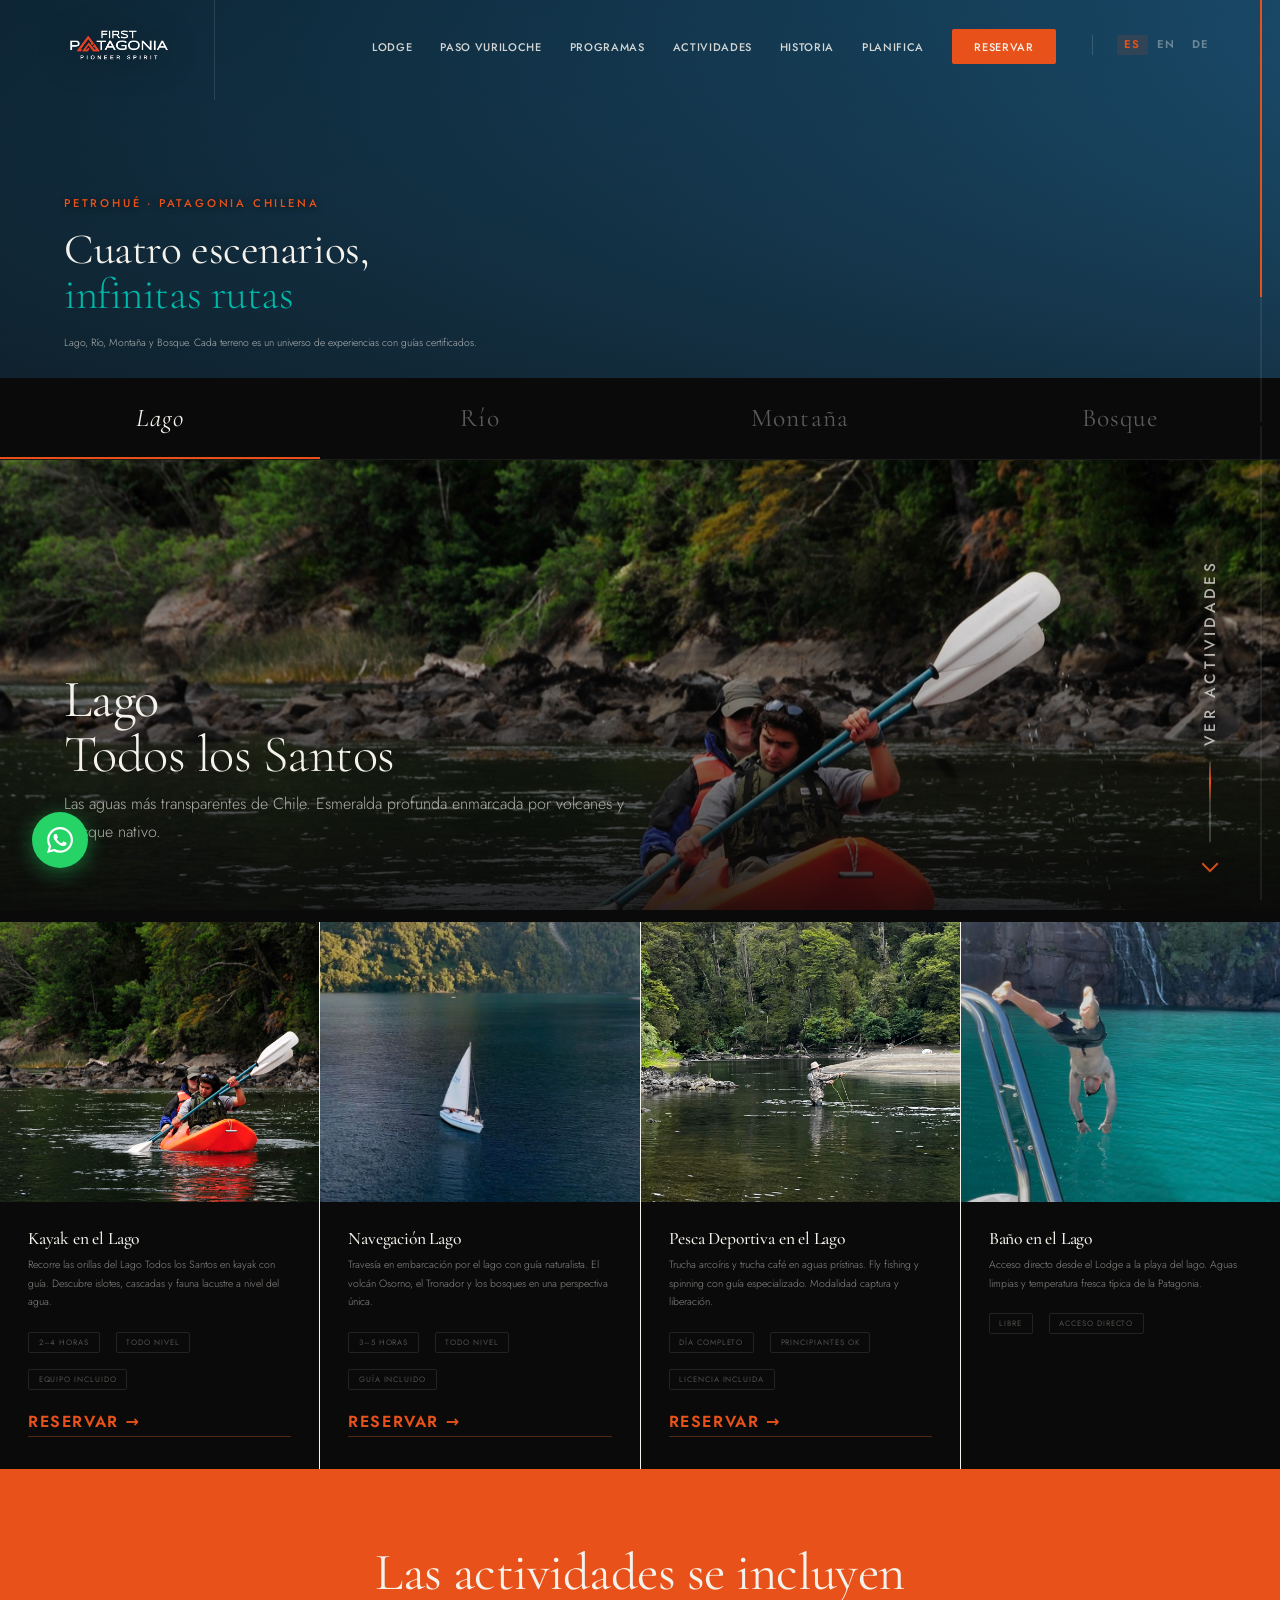
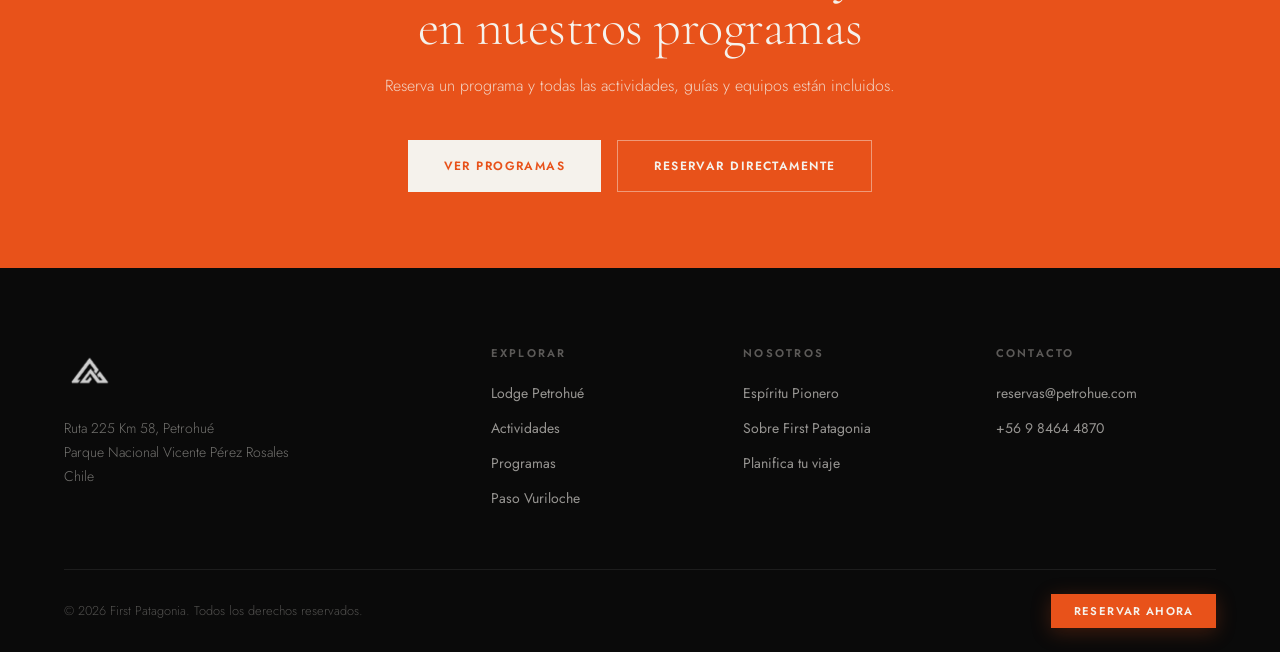
==== commit 6a539541: "Múltiples mejoras de contenido, diseño y correcciones de errores - Nuevo logo (First Patagonia 2 tra" ====
--- a/actividades.html
+++ b/actividades.html
@@ -199,17 +199,17 @@
 
   <nav class="nav" id="nav">
     <a href="index.html" class="nav__logo">
-      <img src="Logos/Logo First Patagonia.png" alt="First Patagonia">
+      <img src="Logos/First Patagonia 2 transparent.png" alt="First Patagonia">
     </a>
     <button class="nav__toggle" id="navToggle" aria-label="Abrir menú">
       <span></span><span></span><span></span>
     </button>
     <ul class="nav__links" id="navLinks">
       <li><a href="lodge.html">Lodge</a></li>
+      <li><a href="paso-vuriloche.html">Paso Vuriloche</a></li>
+      <li><a href="programas.html">Programas</a></li>
       <li><a href="actividades.html">Actividades</a></li>
-      <li><a href="programas.html">Programas</a></li>
-      <li><a href="paso-vuriloche.html">Paso Vuriloche</a></li>
-      <li><a href="espiritupionero.html">Espíritu Pionero</a></li>
+      <li><a href="espiritupionero.html">Historia</a></li>
       <li><a href="planifica.html">Planifica</a></li>
       <li>
         <a href="https://reservation.gofeels.com/es/reservation/?CLP&token=c1b1d4d2-d466-4219-bd31-54ea0eeb95b7&rooms"
@@ -382,9 +382,9 @@
     <div class="activities-grid">
 
       <div class="activity-card">
-        <div class="activity-card__img"><img loading="lazy" src="assets/act-trekking.jpg" alt="Trek Paso Desolación"></div>
-        <div class="activity-card__body">          <h4 data-i18n="act.mtn.trek.h">Trek Paso Desolación</h4>
-          <p data-i18n="act.mtn.trek.p">La ruta de alta montaña más espectacular de Petrohué. Vista completa al lago, al Osorno y hacia Argentina. Guía certificado obligatorio.</p>
+        <div class="activity-card__img"><img loading="lazy" src="assets/Skitouring.JPG" alt="Ski Touring"></div>
+        <div class="activity-card__body">          <h4 data-i18n="act.mtn.trek.h">Ski Touring</h4>
+          <p data-i18n="act.mtn.trek.p">Explora la montaña a tu propio ritmo recorriendo volcanes y paisajes nevados únicos, combinando aventura, naturaleza y descensos inolvidables en plena Patagonia.</p>
           <div class="activity-meta">
             <span data-i18n="act.mtn.trek.m1">Día completo</span><span data-i18n="act.mtn.trek.m2">Nivel medio-alto</span><span data-i18n="act.mtn.trek.m3">Guía incluido</span>
           </div>
@@ -393,9 +393,9 @@
       </div>
 
       <div class="activity-card">
-        <div class="activity-card__img"><img loading="lazy" src="assets/act-escalada.jpg" alt="Escalada en Roca"></div>
-        <div class="activity-card__body">          <h4 data-i18n="act.mtn.esc.h">Escalada en Roca</h4>
-          <p data-i18n="act.mtn.esc.p">Bautismo de escalada en paredes de basalto volcánico. Guías certificados UIAA. Sin experiencia previa necesaria.</p>
+        <div class="activity-card__img"><img loading="lazy" src="assets/Heliski.JPG" alt="Heliski"></div>
+        <div class="activity-card__body">          <h4 data-i18n="act.mtn.esc.h">Heliski</h4>
+          <p data-i18n="act.mtn.esc.p">Vive la experiencia definitiva de nieve virgen: accede en helicóptero a remotas cumbres de los Andes y disfruta descensos exclusivos entre algunos de los paisajes más espectaculares del sur de Chile.</p>
           <div class="activity-meta">
             <span data-i18n="act.mtn.esc.m1">3–4 horas</span><span data-i18n="act.mtn.esc.m2">Todo nivel</span><span data-i18n="act.mtn.esc.m3">Equipo completo</span>
           </div>
@@ -404,7 +404,7 @@
       </div>
 
       <div class="activity-card">
-        <div class="activity-card__img"><img loading="lazy" src="assets/act-heli-baguales.jpg" alt="Vuelo en Helicóptero"></div>
+        <div class="activity-card__img"><img loading="lazy" src="assets/Vuelo en helicoptero.JPG" alt="Vuelo en Helicóptero"></div>
         <div class="activity-card__body">          <h4 data-i18n="act.mtn.heli.h">Vuelo en Helicóptero</h4>
           <p data-i18n="act.mtn.heli.p">Sobrevuela el Volcán Osorno, el Lago Todos los Santos y los glaciares del Tronador desde el aire. La perspectiva que cambia todo.</p>
           <div class="activity-meta">
@@ -438,8 +438,8 @@
     <div class="activities-grid">
 
       <div class="activity-card">
-        <div class="activity-card__img"><img loading="lazy" src="assets/act-trekking.jpg" alt="Trek Rincón Los Alerces"></div>
-        <div class="activity-card__body">          <h4 data-i18n="act.bos.trek.h">Trek Rincón Los Alerces</h4>
+        <div class="activity-card__img"><img loading="lazy" src="assets/act-trekking.jpg" alt="Trekking Paso Desolación"></div>
+        <div class="activity-card__body">          <h4 data-i18n="act.bos.trek.h">Trekking Paso Desolación</h4>
           <p data-i18n="act.bos.trek.p">Caminata entre alerces de más de 1.000 años en el Parque Nacional. El sendero más emblemático y espiritual de Petrohué.</p>
           <div class="activity-meta">
             <span data-i18n="act.bos.trek.m1">3–4 horas</span><span data-i18n="act.bos.trek.m2">Nivel fácil</span><span data-i18n="act.bos.trek.m3">Guía incluido</span>
@@ -449,9 +449,9 @@
       </div>
 
       <div class="activity-card">
-        <div class="activity-card__img"><img loading="lazy" src="assets/museo-pioneros.jpg" alt="Museo Pioneros"></div>
-        <div class="activity-card__body">          <h4 data-i18n="act.bos.museo.h">Museo Pioneros</h4>
-          <p data-i18n="act.bos.museo.p">18.000 años de historia desde Monte Verde hasta la familia Schirmer. Un recorrido por la memoria viva de la Patagonia chilena.</p>
+        <div class="activity-card__img"><img loading="lazy" src="assets/Treking.Alerces.JPG" alt="Trekking Paso los Alerces"></div>
+        <div class="activity-card__body">          <h4 data-i18n="act.bos.museo.h">Trekking Paso los Alerces</h4>
+          <p data-i18n="act.bos.museo.p">Descubre el Paso Los Alerces, un sendero rodeado de exuberante bosque nativo y espectaculares vistas a las aguas turquesas del lago Todos los Santos.</p>
           <div class="activity-meta">
             <span data-i18n="act.bos.museo.m1">1 hora</span><span data-i18n="act.bos.museo.m2">Gratuito para huéspedes</span>
           </div>
@@ -503,7 +503,7 @@
           <div class="footer__col">
             <h5 data-i18n="footer.us">Nosotros</h5>
             <ul>
-              <li><a href="espiritupionero.html" data-i18n="footer.pioneer">Espíritu Pionero</a></li>
+              <li><a href="espiritupionero.html" data-i18n="footer.pioneer">Historia</a></li>
               <li><a href="sobre.html" data-i18n="footer.about">Sobre First Patagonia</a></li>
               <li><a href="planifica.html" data-i18n="footer.plan">Planifica tu viaje</a></li>
             </ul>
--- a/css/style.css
+++ b/css/style.css
@@ -23,7 +23,7 @@
   --font-serif:  'Monument Extended', 'Cormorant Garamond', Georgia, serif;
   --font-sans:   'Monument Extended', 'Jost', system-ui, sans-serif;
 
-  --nav-h:       72px;
+  --nav-h:       90px;
   --radius:      2px;
   --transition:  0.4s cubic-bezier(0.25, 0.46, 0.45, 0.94);
 }
@@ -94,17 +94,41 @@
 
 .nav__logo {
   padding-right: 2.5rem;
-  border-right: 1px solid rgba(245,242,236,0.18);
-  margin-right: 0.5rem;
+  border-right: 1px solid rgba(245,242,236,0.12);
+  margin-right: 1rem;
   flex-shrink: 0;
+  position: relative;
+  animation: logoReveal 1s cubic-bezier(0.16, 1, 0.3, 1) both;
+}
+.nav__logo::after {
+  content: '';
+  position: absolute;
+  bottom: -6px;
+  left: 0;
+  width: 48px;
+  height: 2px;
+  background: var(--orange);
+  transform: scaleX(0);
+  transform-origin: left;
+  transition: transform 0.4s cubic-bezier(0.25, 0.46, 0.45, 0.94);
+}
+.nav__logo:hover::after { transform: scaleX(1); }
+@keyframes logoReveal {
+  from { opacity: 0; transform: translateX(-24px); }
+  to   { opacity: 1; transform: translateX(0); }
 }
 .nav__logo img {
-  height: 48px;
+  height: 110px;
   width: auto;
-  filter: brightness(0) invert(1);
-  transition: opacity var(--transition);
-}
-.nav__logo:hover img { opacity: 0.75; }
+  position: relative;
+  filter: drop-shadow(0 4px 16px rgba(0,0,0,0.6));
+  transition: transform 0.5s cubic-bezier(0.16, 1, 0.3, 1), filter 0.5s cubic-bezier(0.16, 1, 0.3, 1);
+}
+.nav__logo:hover img {
+  transform: scale(1.06) translateY(-2px);
+  filter: drop-shadow(0 0 20px rgba(232,82,26,0.4)) drop-shadow(0 6px 20px rgba(0,0,0,0.6));
+}
+.nav { overflow: visible; }
 
 .nav__links {
   display: flex;
@@ -254,11 +278,7 @@
 
 .hero__video-wrap {
   position: absolute;
-  left: 50%;
-  top: 50%;
-  transform: translate(-50%, -50%);
-  width: min(74vw, 74vh);
-  height: min(74vw, 74vh);
+  inset: 0;
   overflow: hidden;
 }
 
@@ -683,9 +703,9 @@
   object-fit: cover;
   object-position: center 15%;
 }
-.engine-card__media--paso video {
-  object-fit: contain;
-  object-position: center center;
+.engine-card__media--paso img {
+  object-fit: cover;
+  object-position: center 30%;
 }
 
 /* Giant background number */
@@ -1141,6 +1161,14 @@
   text-transform: uppercase;
   color: var(--orange);
   margin-bottom: 1rem;
+  text-shadow: 0 1px 6px rgba(0,0,0,0.7);
+}
+.page-hero__label--top {
+  position: absolute;
+  top: calc(var(--nav-h) + 2rem);
+  left: clamp(1.5rem, 5vw, 4rem);
+  z-index: 2;
+  margin-bottom: 0;
 }
 .page-hero__title {
   color: var(--white);
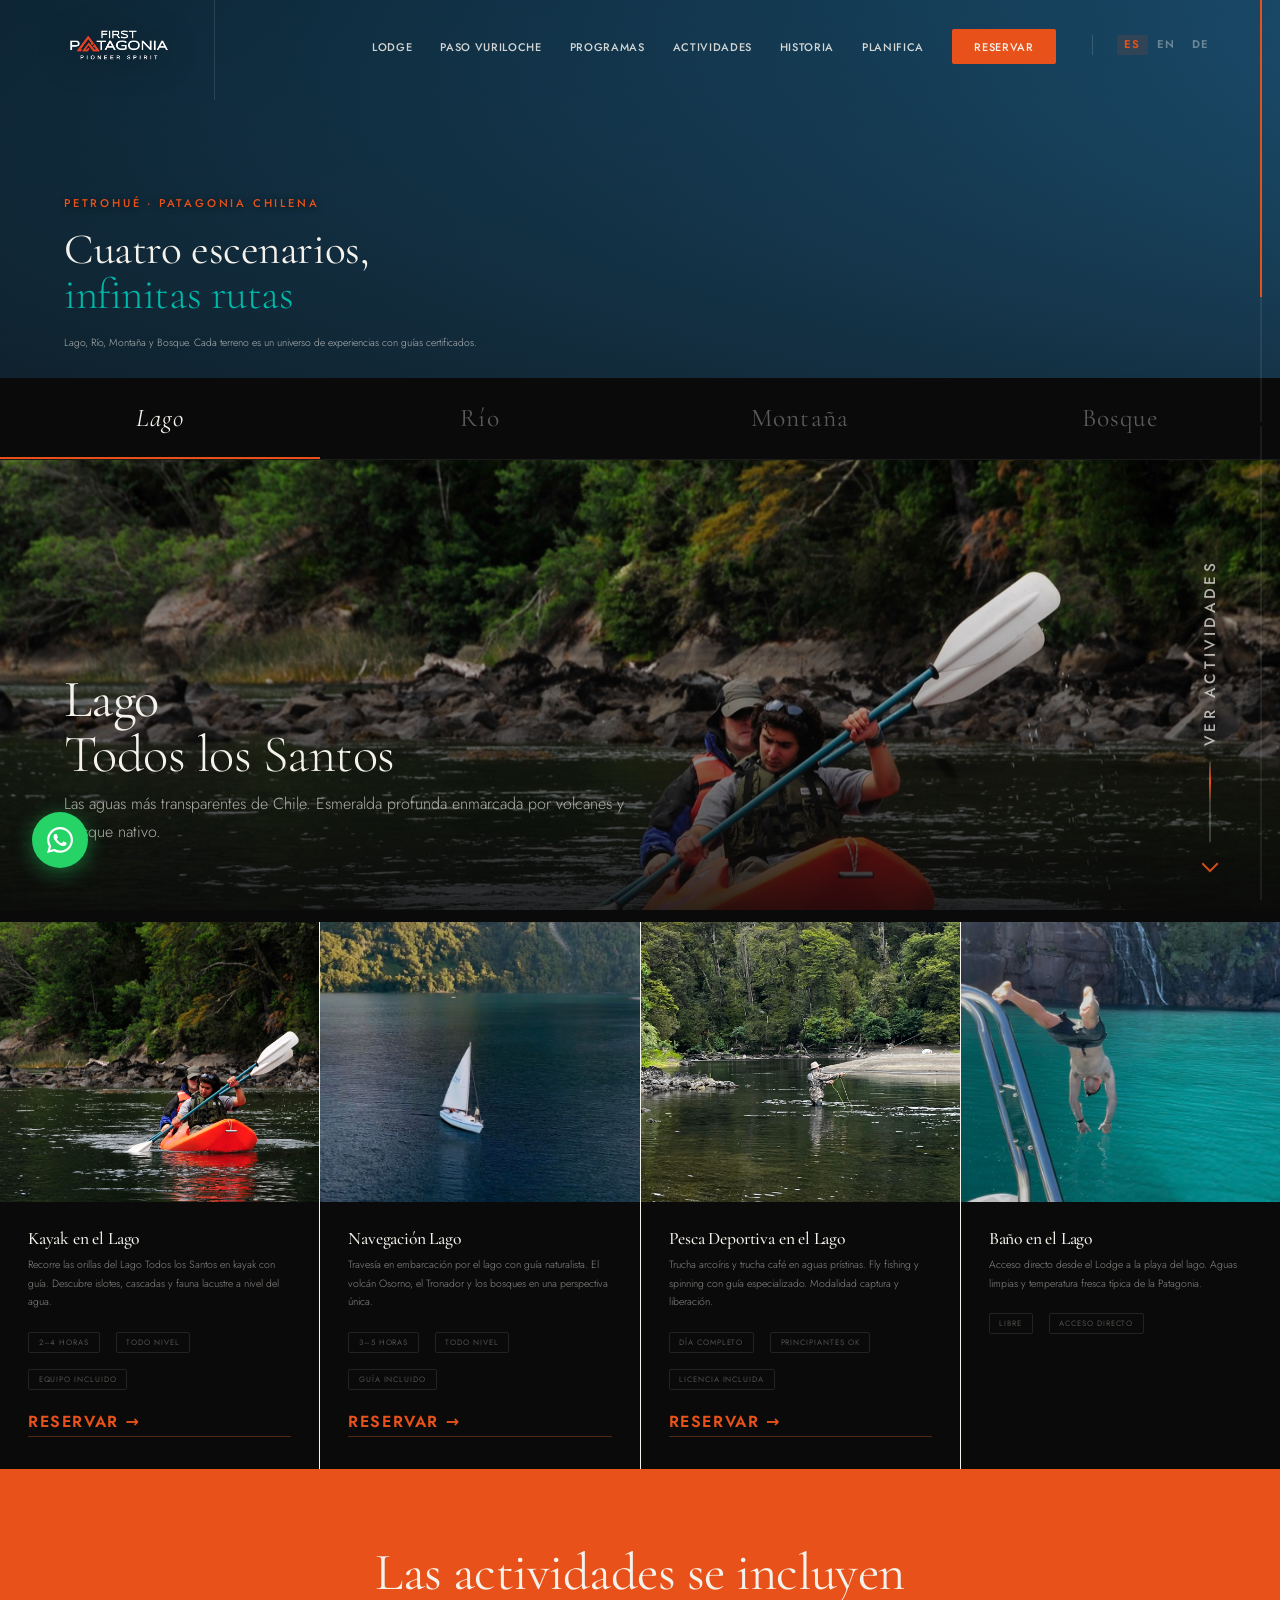
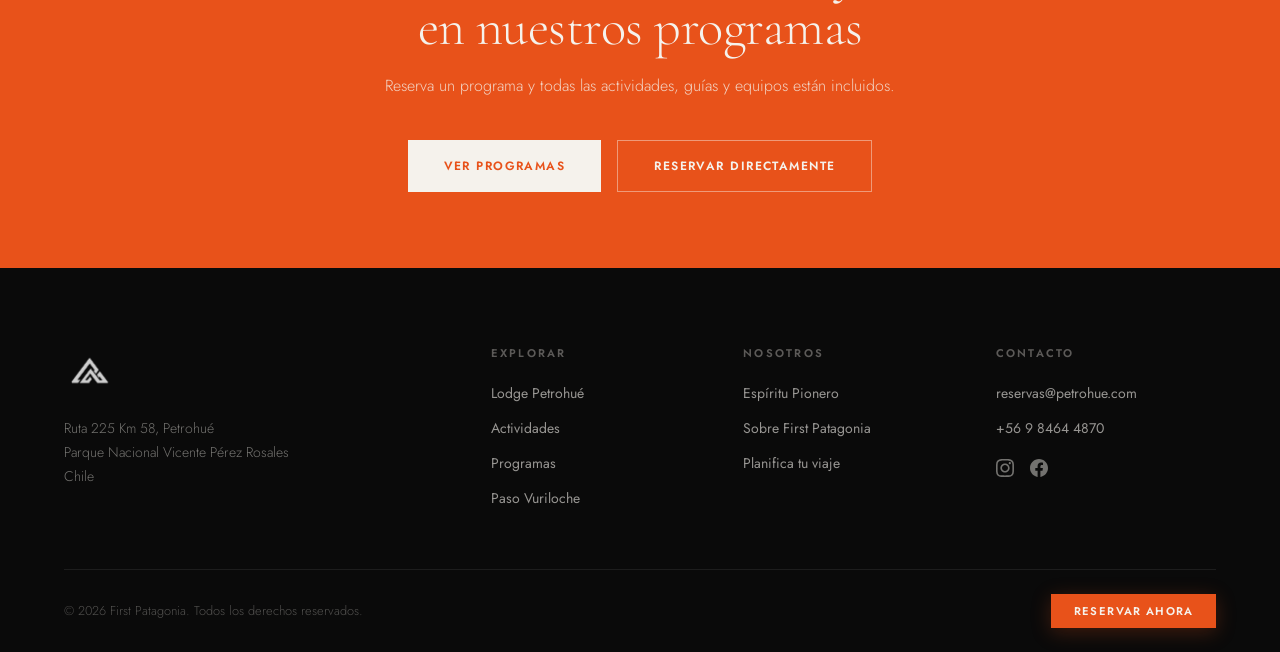
==== commit 573fcac5: "Add Instagram and Facebook links to all page footers Co-Authored-By: Claude Sonnet 4.6 <noreply@anth" ====
--- a/actividades.html
+++ b/actividades.html
@@ -393,7 +393,7 @@
       </div>
 
       <div class="activity-card">
-        <div class="activity-card__img"><img loading="lazy" src="assets/Heliski.JPG" alt="Heliski"></div>
+        <div class="activity-card__img"><img loading="lazy" src="assets/Heliski.jpg" alt="Heliski"></div>
         <div class="activity-card__body">          <h4 data-i18n="act.mtn.esc.h">Heliski</h4>
           <p data-i18n="act.mtn.esc.p">Vive la experiencia definitiva de nieve virgen: accede en helicóptero a remotas cumbres de los Andes y disfruta descensos exclusivos entre algunos de los paisajes más espectaculares del sur de Chile.</p>
           <div class="activity-meta">
@@ -514,6 +514,14 @@
               <li><a href="mailto:reservas@petrohue.com">reservas@petrohue.com</a></li>
               <li><a href="tel:+56984644870">+56 9 8464 4870</a></li>
             </ul>
+            <div class="footer__social">
+              <a href="https://www.instagram.com/petrohuelodge/" target="_blank" rel="noopener" aria-label="Instagram">
+                <svg width="18" height="18" viewBox="0 0 24 24" fill="currentColor"><path d="M12 2.163c3.204 0 3.584.012 4.85.07 3.252.148 4.771 1.691 4.919 4.919.058 1.265.069 1.645.069 4.849 0 3.205-.012 3.584-.069 4.849-.149 3.225-1.664 4.771-4.919 4.919-1.266.058-1.644.07-4.85.07-3.204 0-3.584-.012-4.849-.07-3.26-.149-4.771-1.699-4.919-4.92-.058-1.265-.07-1.644-.07-4.849 0-3.204.013-3.583.07-4.849.149-3.227 1.664-4.771 4.919-4.919 1.266-.057 1.645-.069 4.849-.069zm0-2.163c-3.259 0-3.667.014-4.947.072-4.358.2-6.78 2.618-6.98 6.98-.059 1.281-.073 1.689-.073 4.948 0 3.259.014 3.668.072 4.948.2 4.358 2.618 6.78 6.98 6.98 1.281.058 1.689.072 4.948.072 3.259 0 3.668-.014 4.948-.072 4.354-.2 6.782-2.618 6.979-6.98.059-1.28.073-1.689.073-4.948 0-3.259-.014-3.667-.072-4.947-.196-4.354-2.617-6.78-6.979-6.98-1.281-.059-1.69-.073-4.949-.073zm0 5.838c-3.403 0-6.162 2.759-6.162 6.162s2.759 6.163 6.162 6.163 6.162-2.759 6.162-6.163c0-3.403-2.759-6.162-6.162-6.162zm0 10.162c-2.209 0-4-1.79-4-4 0-2.209 1.791-4 4-4s4 1.791 4 4c0 2.21-1.791 4-4 4zm6.406-11.845c-.796 0-1.441.645-1.441 1.44s.645 1.44 1.441 1.44c.795 0 1.439-.645 1.439-1.44s-.644-1.44-1.439-1.44z"/></svg>
+              </a>
+              <a href="https://www.facebook.com/petrohuechile/" target="_blank" rel="noopener" aria-label="Facebook">
+                <svg width="18" height="18" viewBox="0 0 24 24" fill="currentColor"><path d="M24 12.073c0-6.627-5.373-12-12-12s-12 5.373-12 12c0 5.99 4.388 10.954 10.125 11.854v-8.385H7.078v-3.47h3.047V9.43c0-3.007 1.792-4.669 4.533-4.669 1.312 0 2.686.235 2.686.235v2.953H15.83c-1.491 0-1.956.925-1.956 1.874v2.25h3.328l-.532 3.47h-2.796v8.385C19.612 23.027 24 18.062 24 12.073z"/></svg>
+              </a>
+            </div>
           </div>
         </nav>
       </div>
--- a/css/style.css
+++ b/css/style.css
@@ -2,7 +2,6 @@
    FIRST PATAGONIA — Design System
    ============================================================ */
 
-/* TEST: Monument Extended desde CDN */
 @import url('https://fonts.cdnfonts.com/css/monument-extended');
 
 /* --- Variables --- */
@@ -1814,6 +1813,19 @@
 }
 .footer__col a:hover { color: var(--white); }
 
+.footer__social {
+  display: flex;
+  gap: 1rem;
+  margin-top: 1.25rem;
+}
+.footer__social a {
+  color: rgba(245,242,236,0.45);
+  transition: color var(--transition);
+  display: flex;
+  align-items: center;
+}
+.footer__social a:hover { color: var(--orange); }
+
 .footer__bottom {
   display: flex;
   align-items: center;
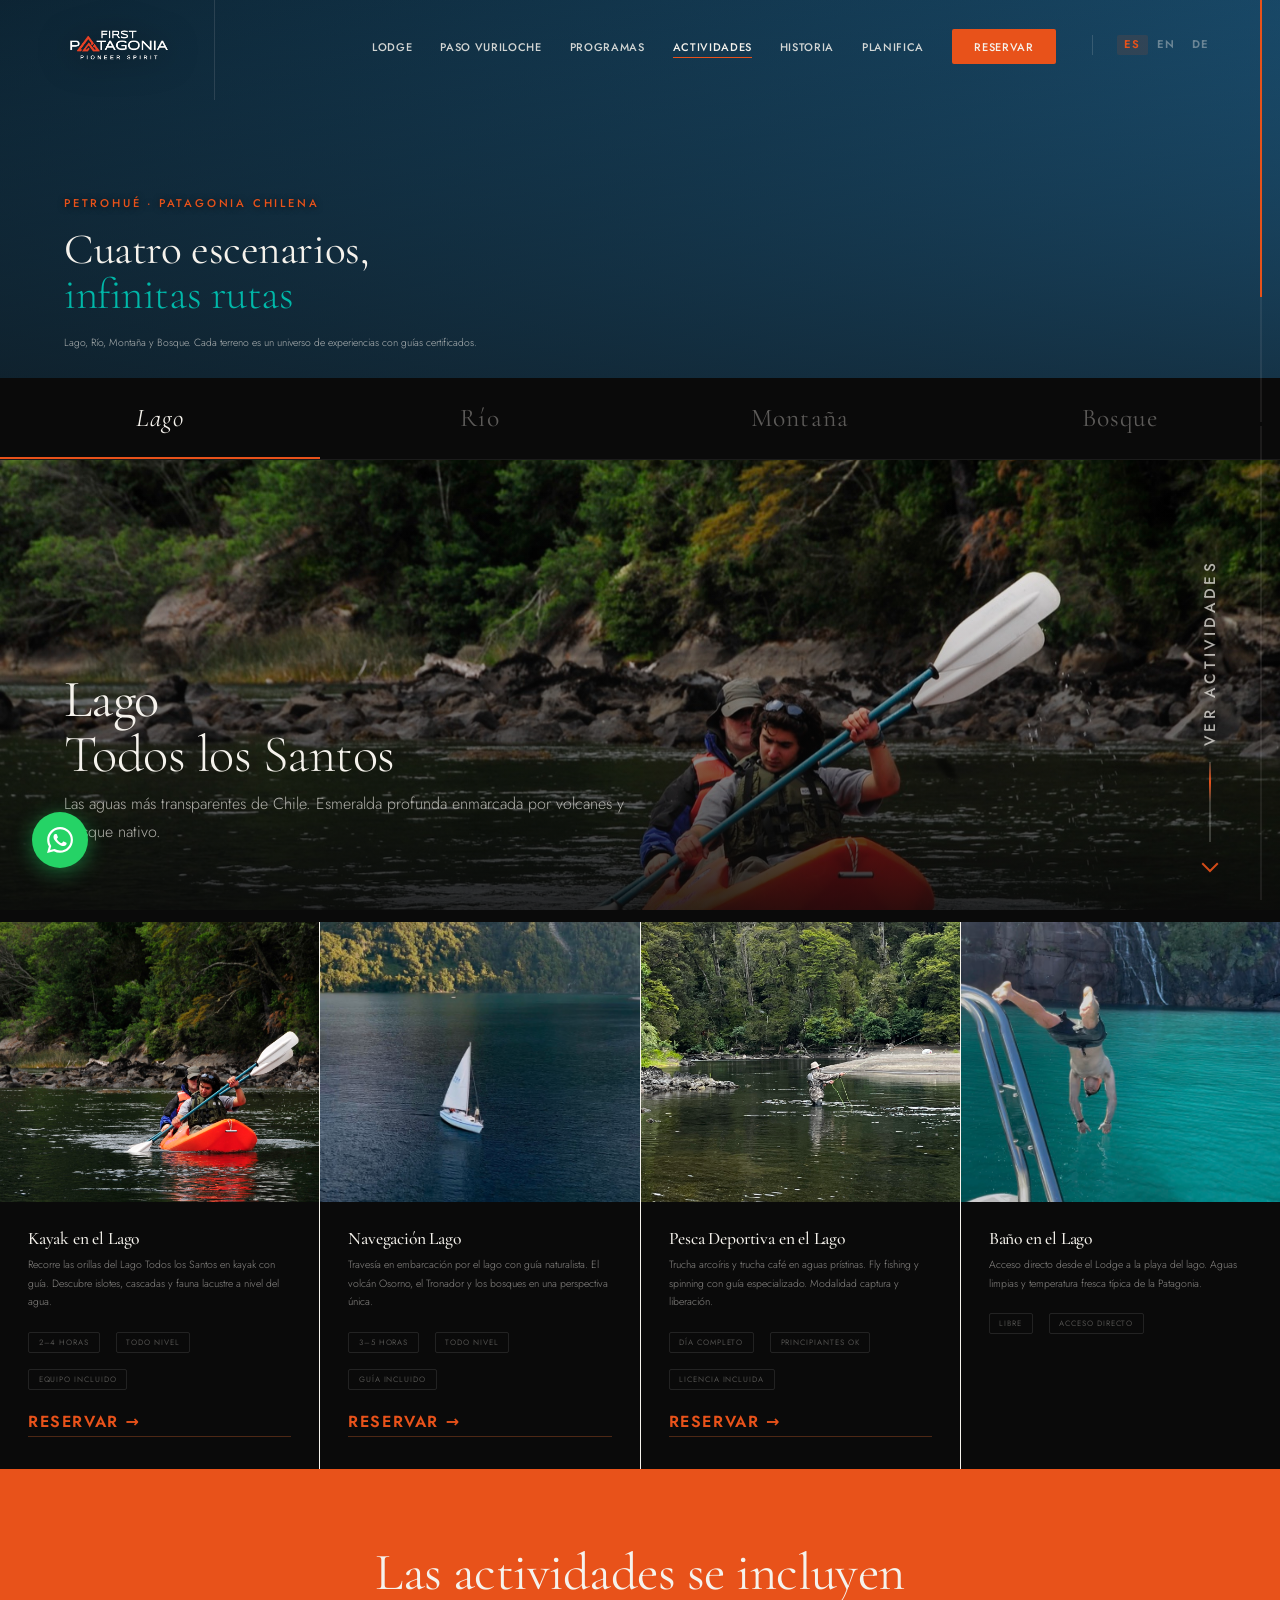
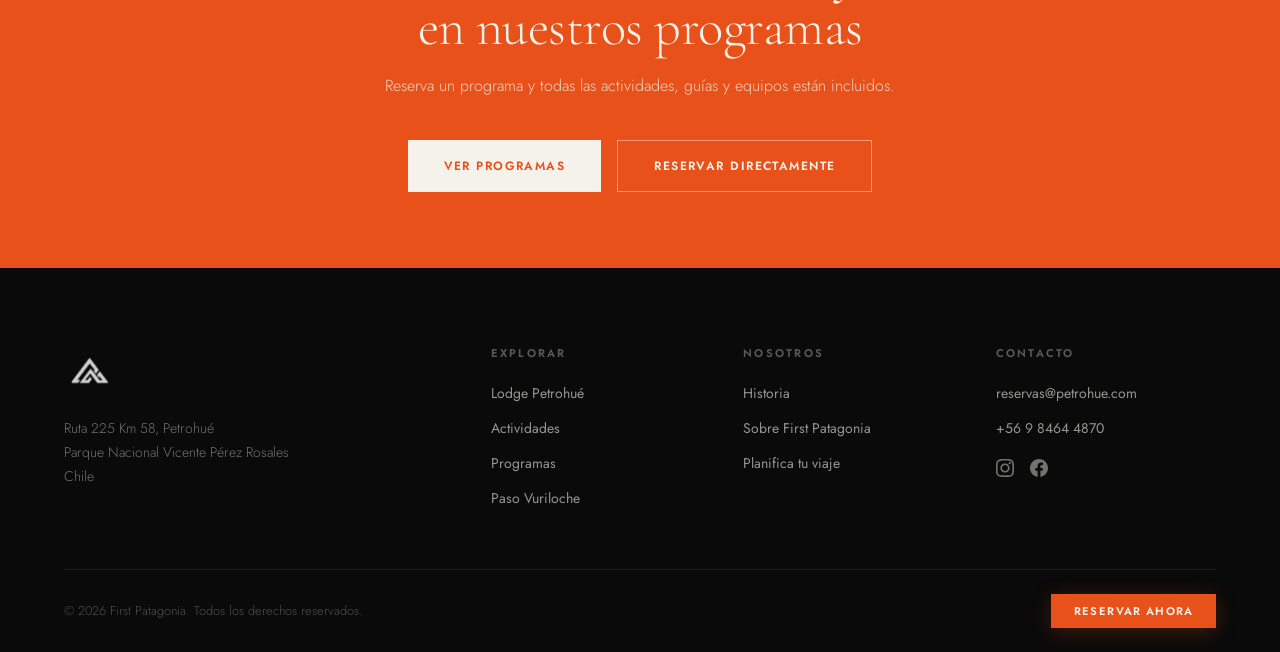
==== commit 97f9b23f: "Fix 5 system issues: sobre.html i18n, active nav, OG tags, language FOUC, nav data-i18n - sobre.html" ====
--- a/actividades.html
+++ b/actividades.html
@@ -5,10 +5,17 @@
   <meta name="viewport" content="width=device-width, initial-scale=1.0">
   <title>Actividades — First Patagonia</title>
   <meta name="description" content="Kayak, rafting, trekking, navegación, pesca, escalada y más. Cuatro terrenos — Lago, Río, Montaña, Bosque — con guías certificados en Petrohué.">
+  <!-- Open Graph -->
+  <meta property="og:type"        content="website">
+  <meta property="og:title"       content="Actividades en Petrohué — First Patagonia">
+  <meta property="og:description" content="Kayak, rafting, trekking, escalada, helicóptero y más en el Parque Nacional Vicente Pérez Rosales. Guías certificados, equipos de primera línea.">
+  <meta property="og:image"       content="https://www.petrohue.com/assets/act-heli.jpg">
+  <meta name="twitter:card"       content="summary_large_image">
   <link rel="preconnect" href="https://fonts.googleapis.com">
   <link rel="preconnect" href="https://fonts.gstatic.com" crossorigin>
   <link href="https://fonts.googleapis.com/css2?family=Cormorant+Garamond:ital,wght@0,300;0,400;0,500;0,600;1,300;1,400;1,500&family=Jost:wght@300;400;500;600&display=swap" rel="stylesheet">
   <link rel="stylesheet" href="css/style.css">
+  <script>document.documentElement.classList.add('i18n-loading');</script>
   <!-- Oculta la página hasta posicionarla, evita el salto visual -->
   <style>html { opacity: 0; }</style>
   <script>
--- a/css/style.css
+++ b/css/style.css
@@ -27,6 +27,9 @@
   --transition:  0.4s cubic-bezier(0.25, 0.46, 0.45, 0.94);
 }
 
+/* --- FOUC prevention --- */
+.i18n-loading body { visibility: hidden; }
+
 /* --- Reset --- */
 *, *::before, *::after { box-sizing: border-box; margin: 0; padding: 0; }
 html { scroll-behavior: smooth; font-size: 16px; }
@@ -144,6 +147,11 @@
   white-space: nowrap;
 }
 .nav__links a:hover { color: var(--white); }
+.nav__links a.nav--active {
+  color: var(--white);
+  border-bottom: 1px solid var(--orange);
+  padding-bottom: 2px;
+}
 
 .nav__cta {
   background: var(--orange) !important;
@@ -1840,47 +1848,6 @@
 }
 
 /* ============================================================
-   AUDIO TOGGLE
-   ============================================================ */
-.audio-toggle {
-  position: fixed;
-  bottom: 2rem;
-  right: 2rem;
-  z-index: 200;
-  display: flex;
-  align-items: center;
-  gap: 0.5rem;
-  padding: 0.65rem 1.1rem;
-  background: rgba(10,10,10,0.75);
-  backdrop-filter: blur(10px);
-  border: 1px solid rgba(255,255,255,0.12);
-  border-radius: 100px;
-  cursor: pointer;
-  transition: all var(--transition);
-}
-.audio-toggle:hover {
-  border-color: rgba(255,255,255,0.3);
-  background: rgba(10,10,10,0.9);
-}
-.audio-toggle.playing {
-  border-color: var(--orange);
-}
-.audio-icon {
-  font-size: 1rem;
-  color: var(--white);
-  line-height: 1;
-}
-.audio-label {
-  font-size: 0.65rem;
-  font-weight: 500;
-  letter-spacing: 0.15em;
-  text-transform: uppercase;
-  color: rgba(245,242,236,0.55);
-}
-.audio-toggle.playing .audio-label {
-  color: var(--orange);
-}
-
 /* ============================================================
    SCROLL ANIMATIONS
    ============================================================ */
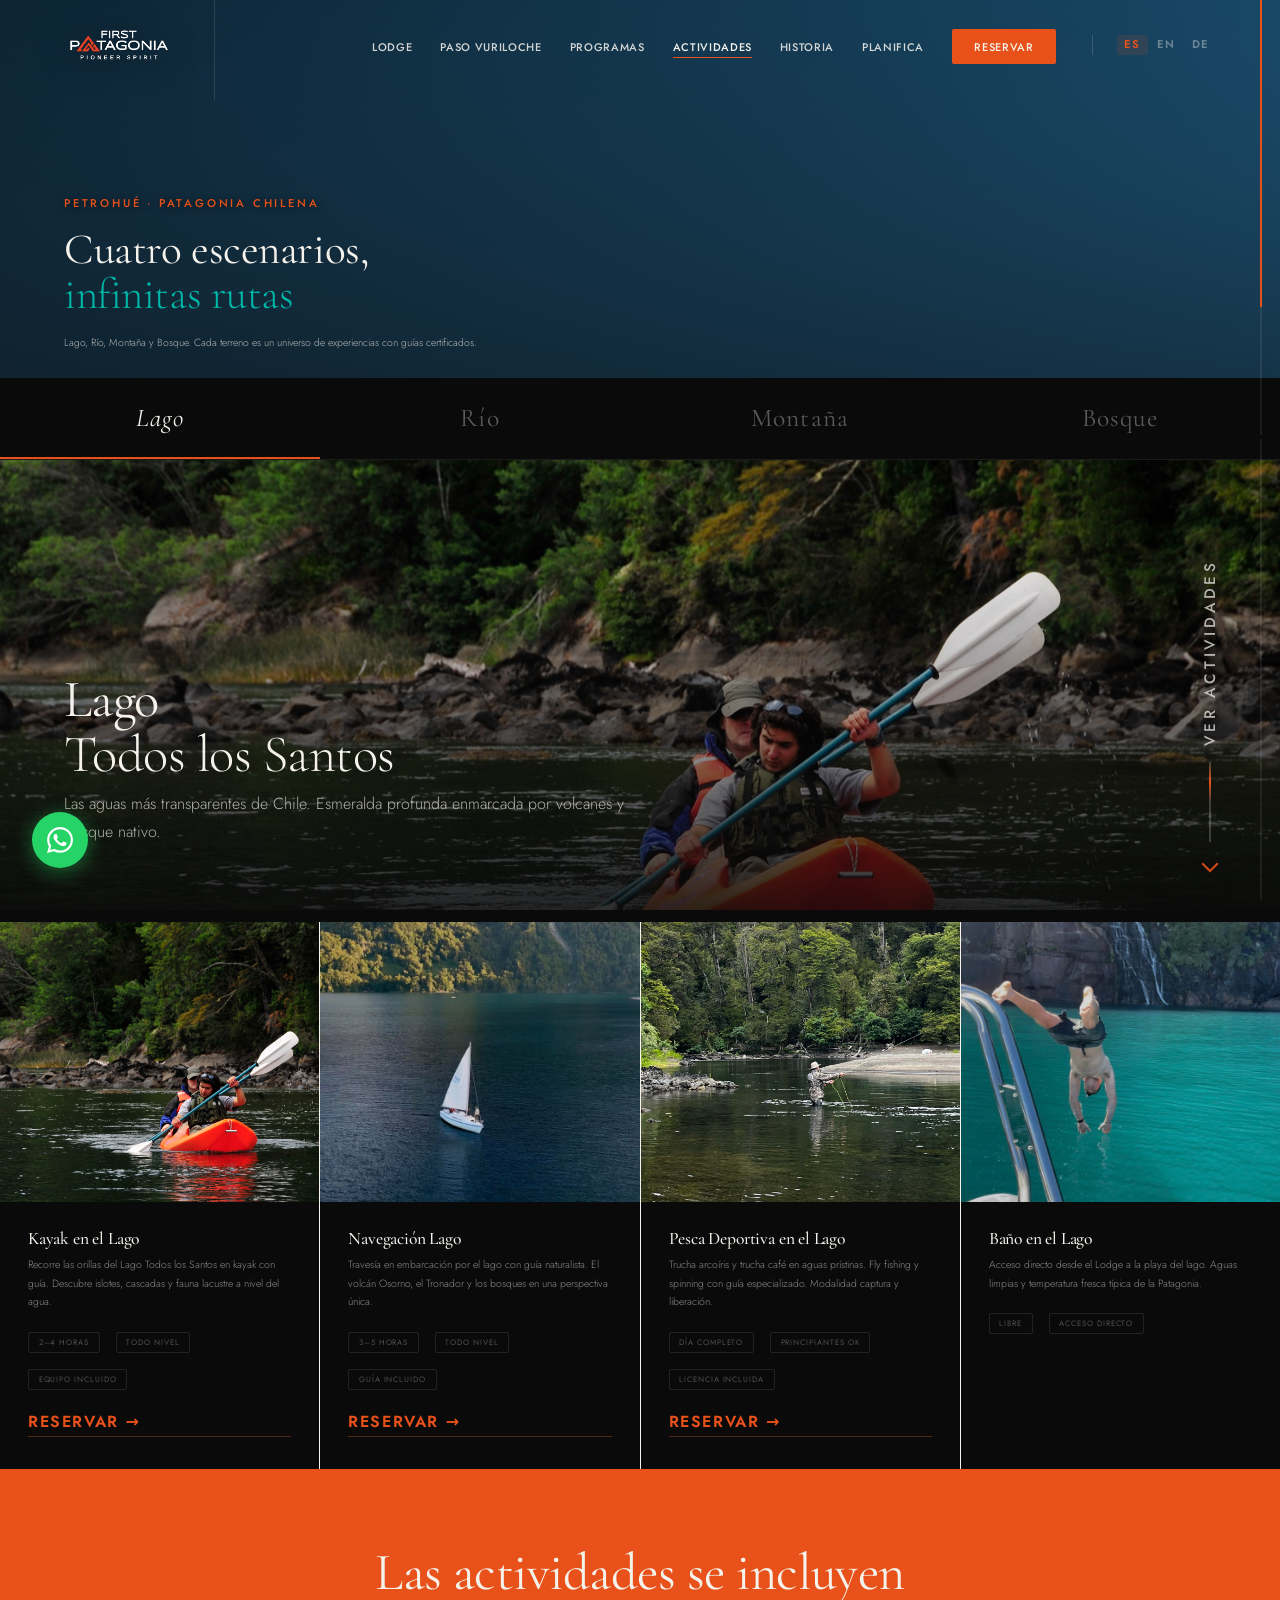
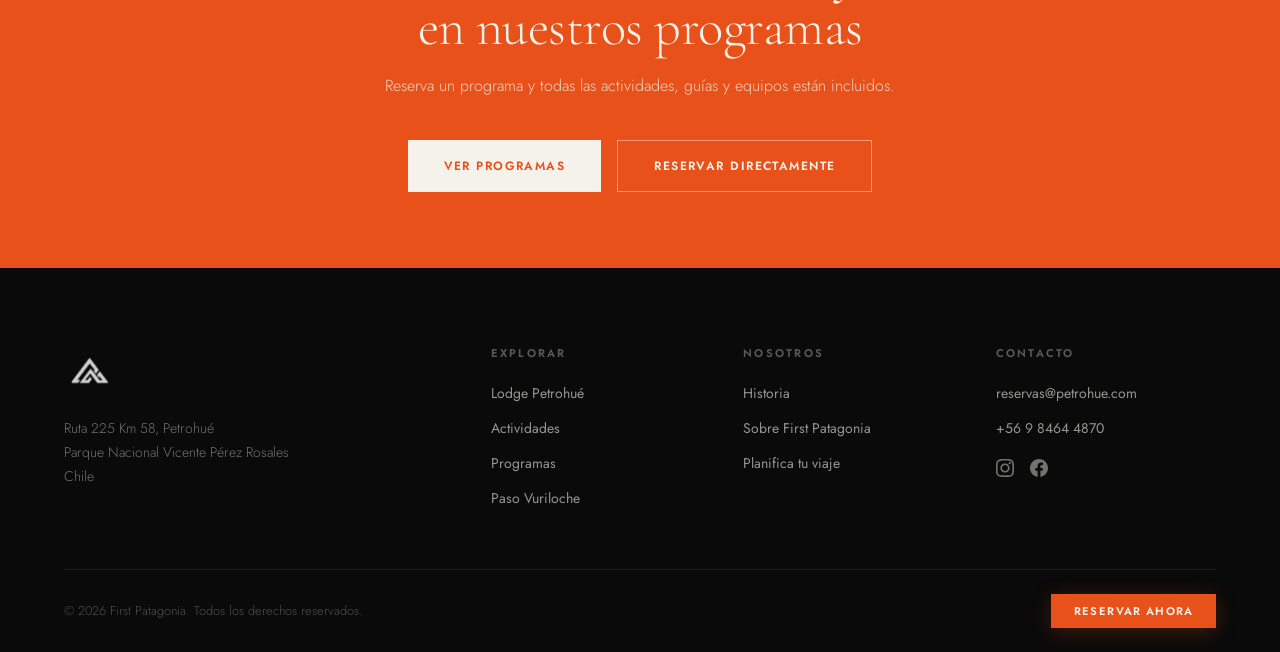
==== commit af6c5f03: "Add data-i18n to nav links on all 7 pages so nav translates in EN/DE Co-Authored-By: Claude Sonnet 4" ====
--- a/actividades.html
+++ b/actividades.html
@@ -212,15 +212,15 @@
       <span></span><span></span><span></span>
     </button>
     <ul class="nav__links" id="navLinks">
-      <li><a href="lodge.html">Lodge</a></li>
-      <li><a href="paso-vuriloche.html">Paso Vuriloche</a></li>
-      <li><a href="programas.html">Programas</a></li>
-      <li><a href="actividades.html">Actividades</a></li>
-      <li><a href="espiritupionero.html">Historia</a></li>
-      <li><a href="planifica.html">Planifica</a></li>
+      <li><a href="lodge.html" data-i18n="nav.lodge">Lodge</a></li>
+      <li><a href="paso-vuriloche.html" data-i18n="nav.paso">Paso Vuriloche</a></li>
+      <li><a href="programas.html" data-i18n="nav.prog">Programas</a></li>
+      <li><a href="actividades.html" data-i18n="nav.act">Actividades</a></li>
+      <li><a href="espiritupionero.html" data-i18n="nav.pioneer">Historia</a></li>
+      <li><a href="planifica.html" data-i18n="nav.plan">Planifica</a></li>
       <li>
         <a href="https://reservation.gofeels.com/es/reservation/?CLP&token=c1b1d4d2-d466-4219-bd31-54ea0eeb95b7&rooms"
-           class="nav__cta" target="_blank" rel="noopener">Reservar</a>
+           class="nav__cta" target="_blank" rel="noopener" data-i18n="nav.book">Reservar</a>
       </li>
     </ul>
   </nav>
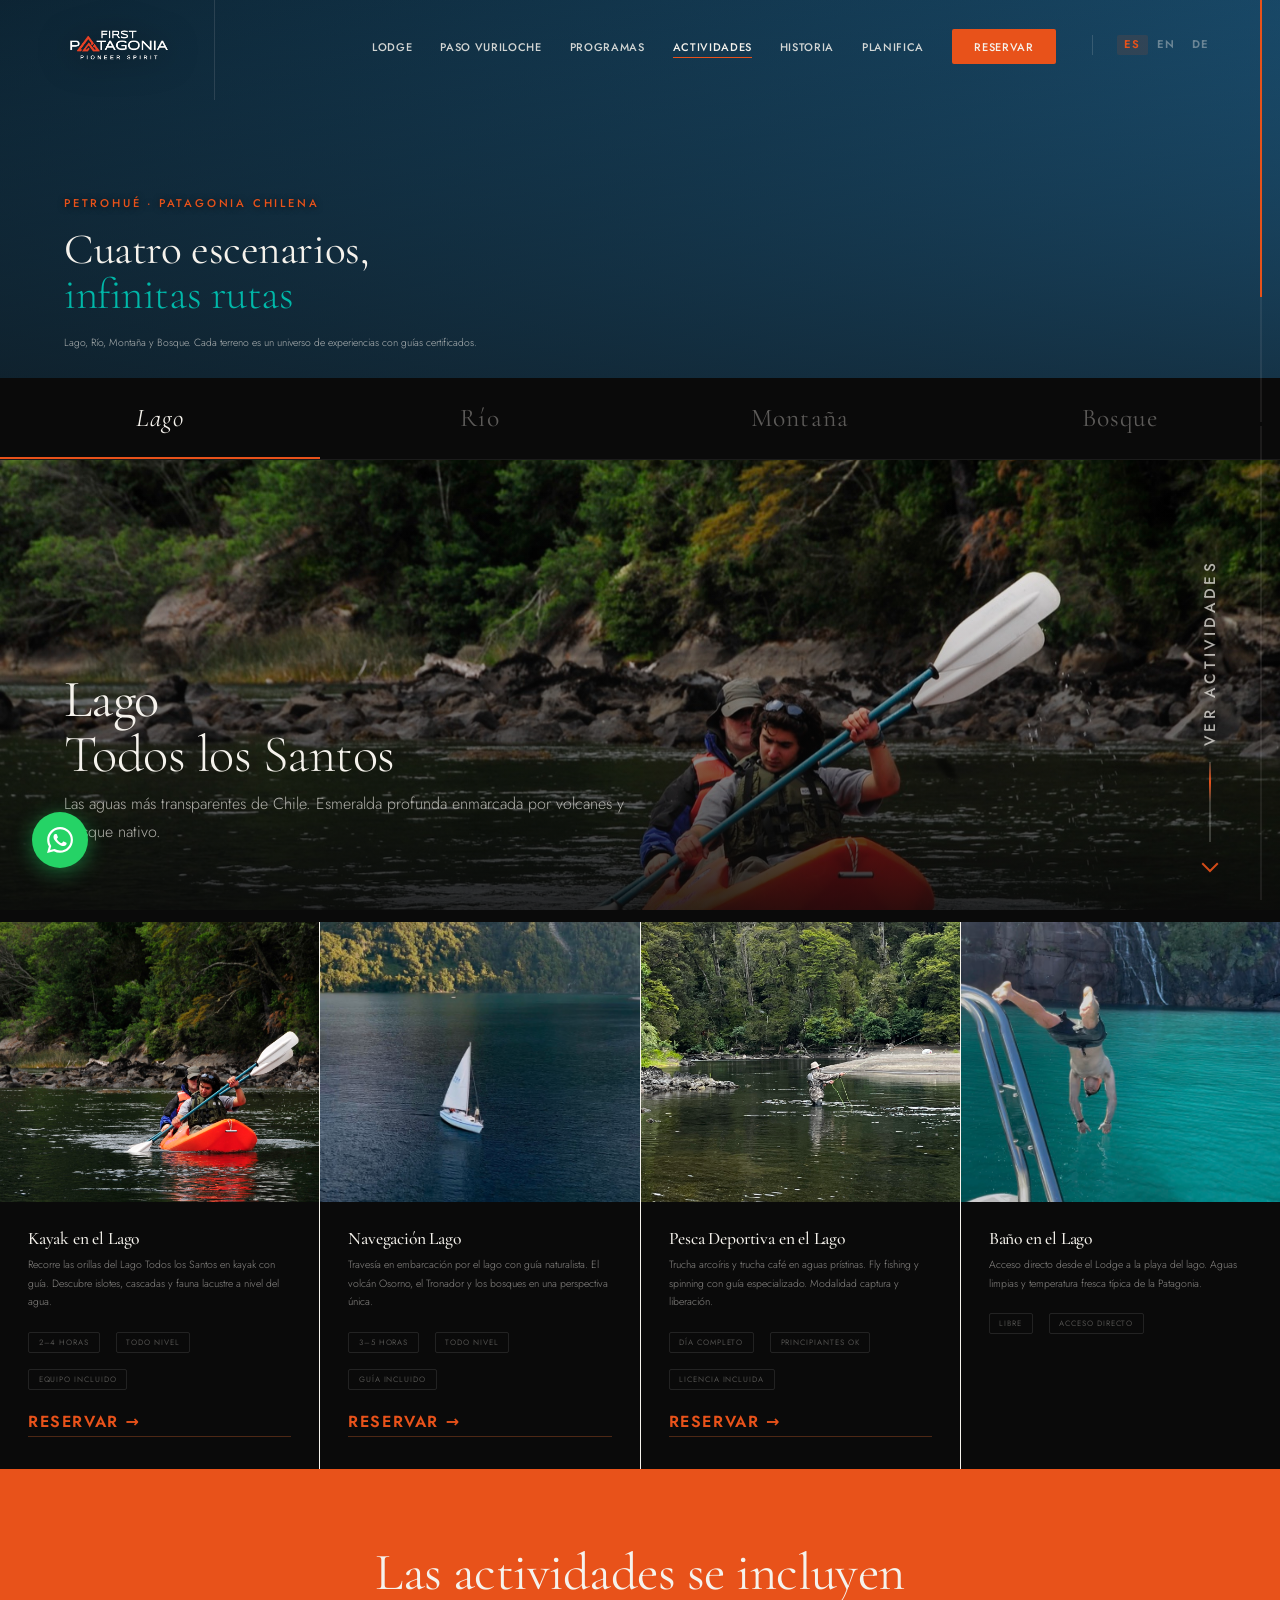
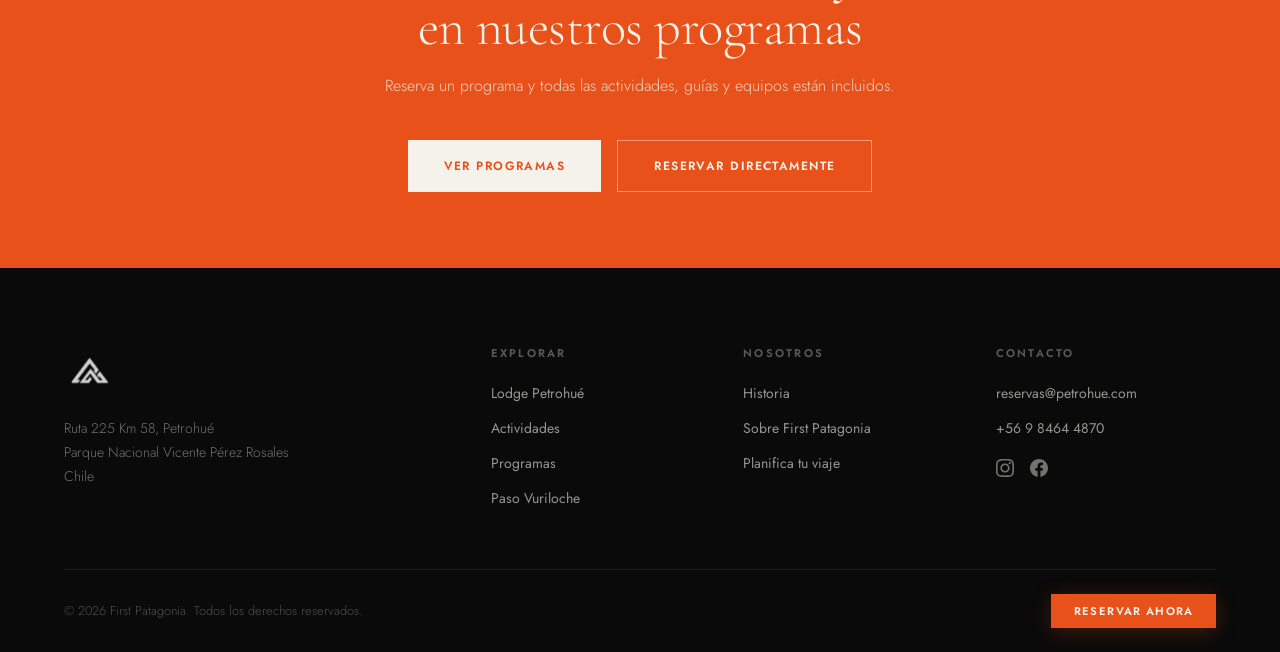
==== commit 22c4fb72: "Add Google Tag Manager (GTM-MBBW45BX) to all site pages Instala el snippet de GTM en el <head> (tras" ====
--- a/actividades.html
+++ b/actividades.html
@@ -2,6 +2,13 @@
 <html lang="es">
 <head>
   <meta charset="UTF-8">
+<!-- Google Tag Manager -->
+<script>(function(w,d,s,l,i){w[l]=w[l]||[];w[l].push({'gtm.start':
+new Date().getTime(),event:'gtm.js'});var f=d.getElementsByTagName(s)[0],
+j=d.createElement(s),dl=l!='dataLayer'?'&l='+l:'';j.async=true;j.src=
+'https://www.googletagmanager.com/gtm.js?id='+i+dl;f.parentNode.insertBefore(j,f);
+})(window,document,'script','dataLayer','GTM-MBBW45BX');</script>
+<!-- End Google Tag Manager -->
   <meta name="viewport" content="width=device-width, initial-scale=1.0">
   <title>Actividades — First Patagonia</title>
   <meta name="description" content="Kayak, rafting, trekking, navegación, pesca, escalada y más. Cuatro terrenos — Lago, Río, Montaña, Bosque — con guías certificados en Petrohué.">
@@ -203,6 +210,10 @@
   </style>
 </head>
 <body>
+<!-- Google Tag Manager (noscript) -->
+<noscript><iframe src="https://www.googletagmanager.com/ns.html?id=GTM-MBBW45BX"
+height="0" width="0" style="display:none;visibility:hidden"></iframe></noscript>
+<!-- End Google Tag Manager (noscript) -->
 
   <nav class="nav" id="nav">
     <a href="index.html" class="nav__logo">
--- a/css/style.css
+++ b/css/style.css
@@ -27,7 +27,7 @@
   --transition:  0.4s cubic-bezier(0.25, 0.46, 0.45, 0.94);
 }
 
-/* --- FOUC prevention --- */
+/* --- FOUC prevention (removed by i18n.js; fallback after 2s) --- */
 .i18n-loading body { visibility: hidden; }
 
 /* --- Reset --- */
